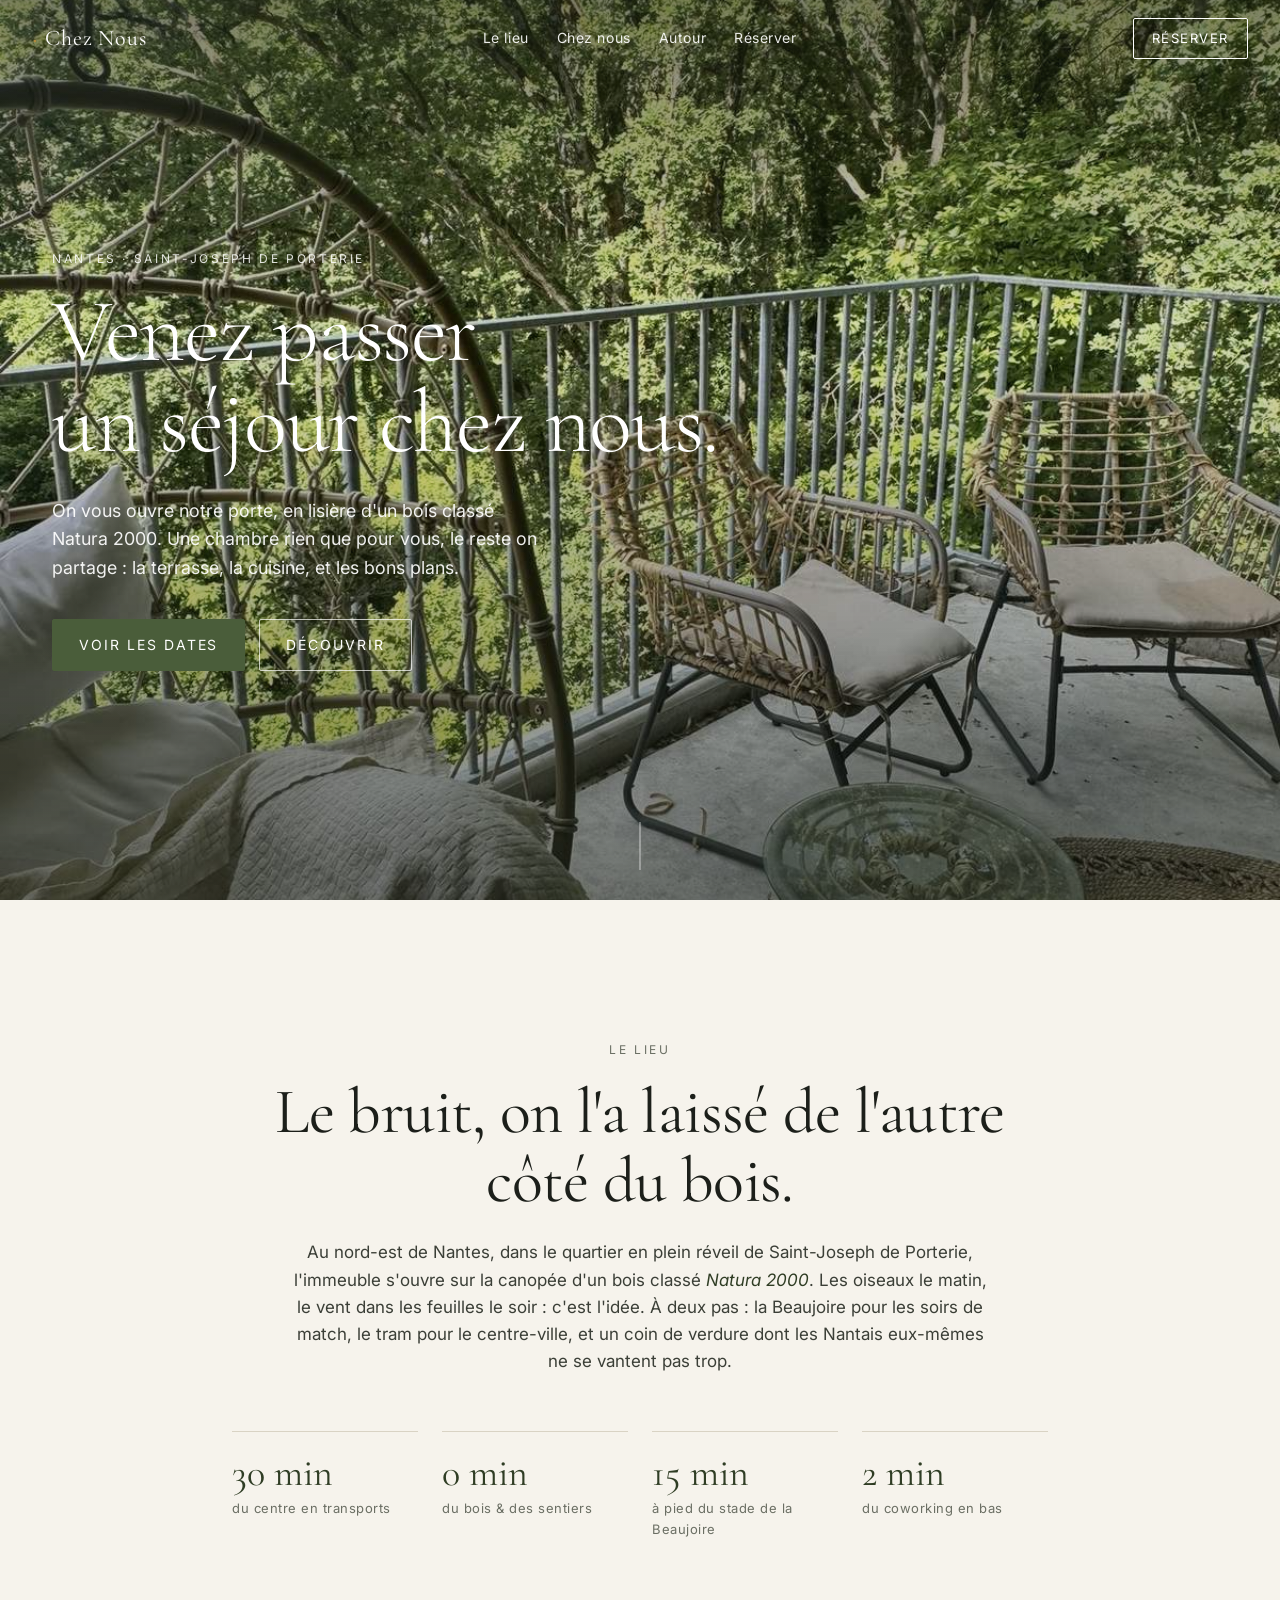
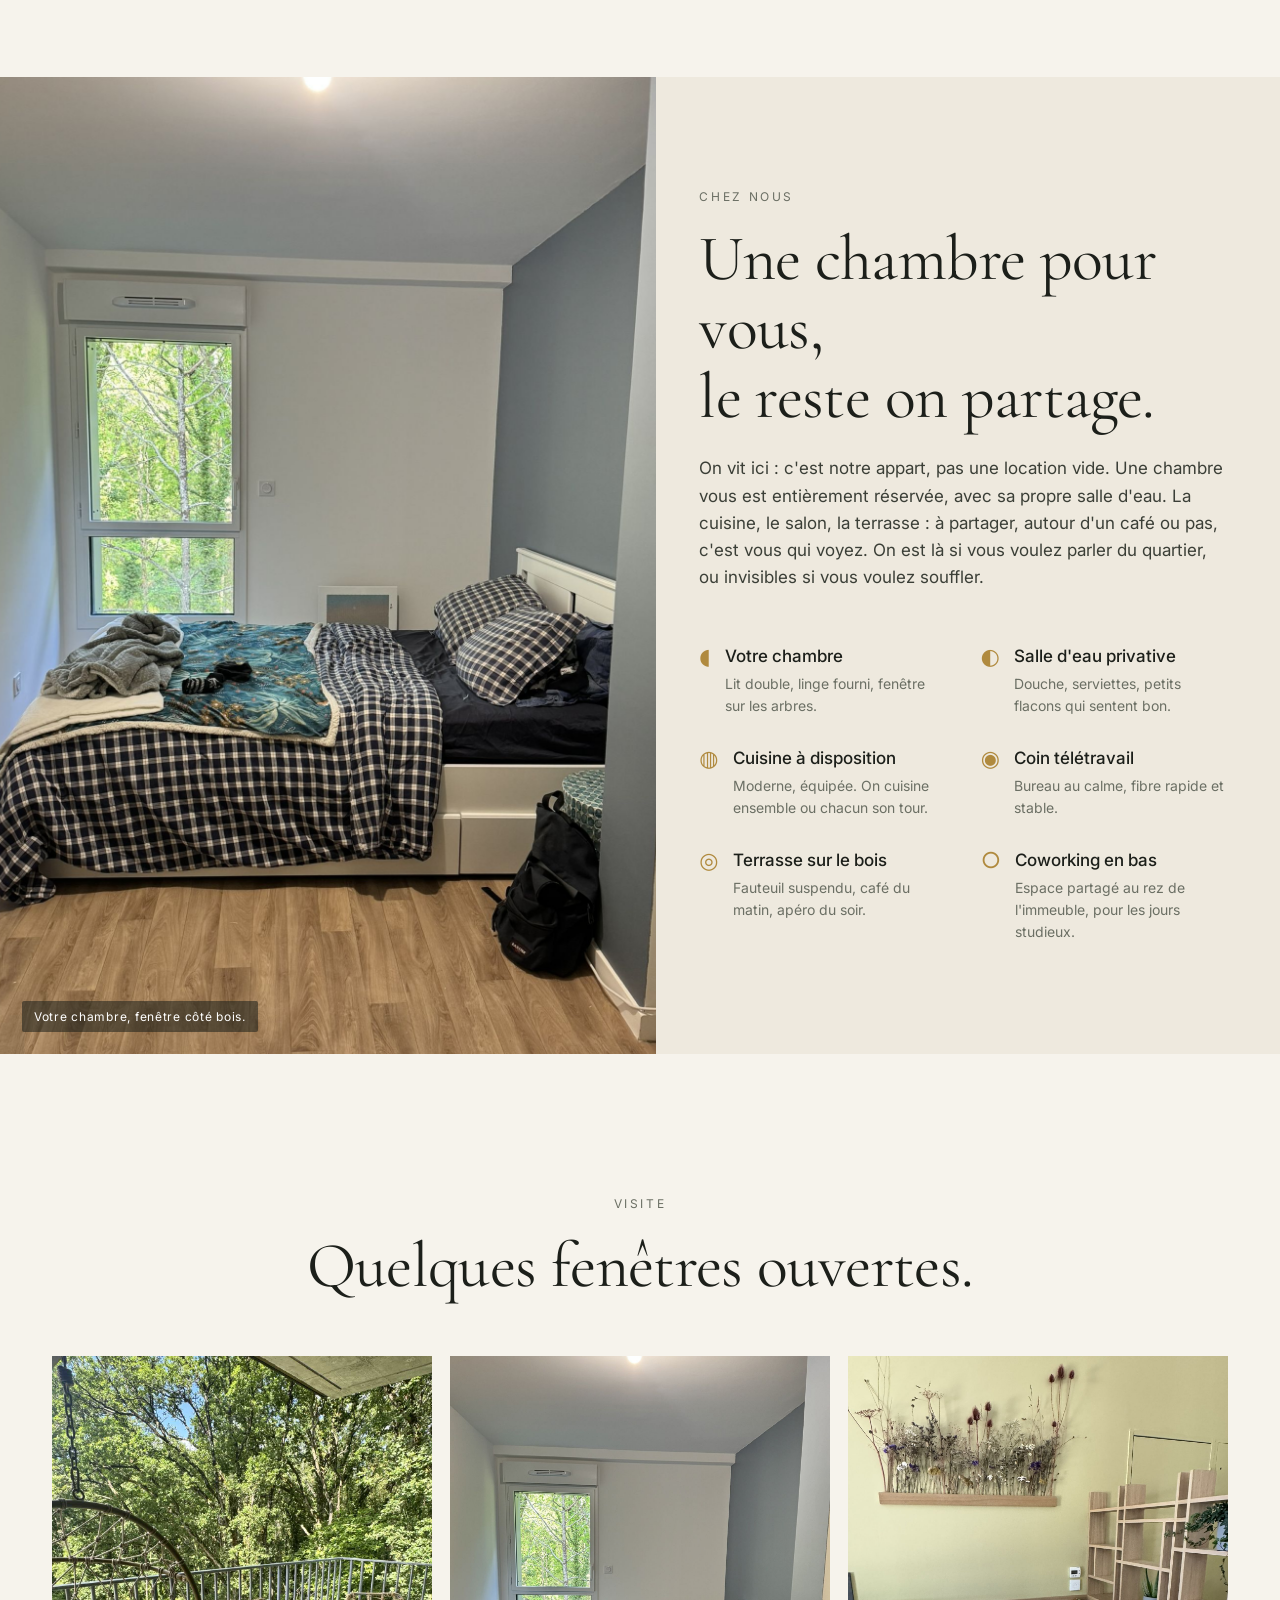
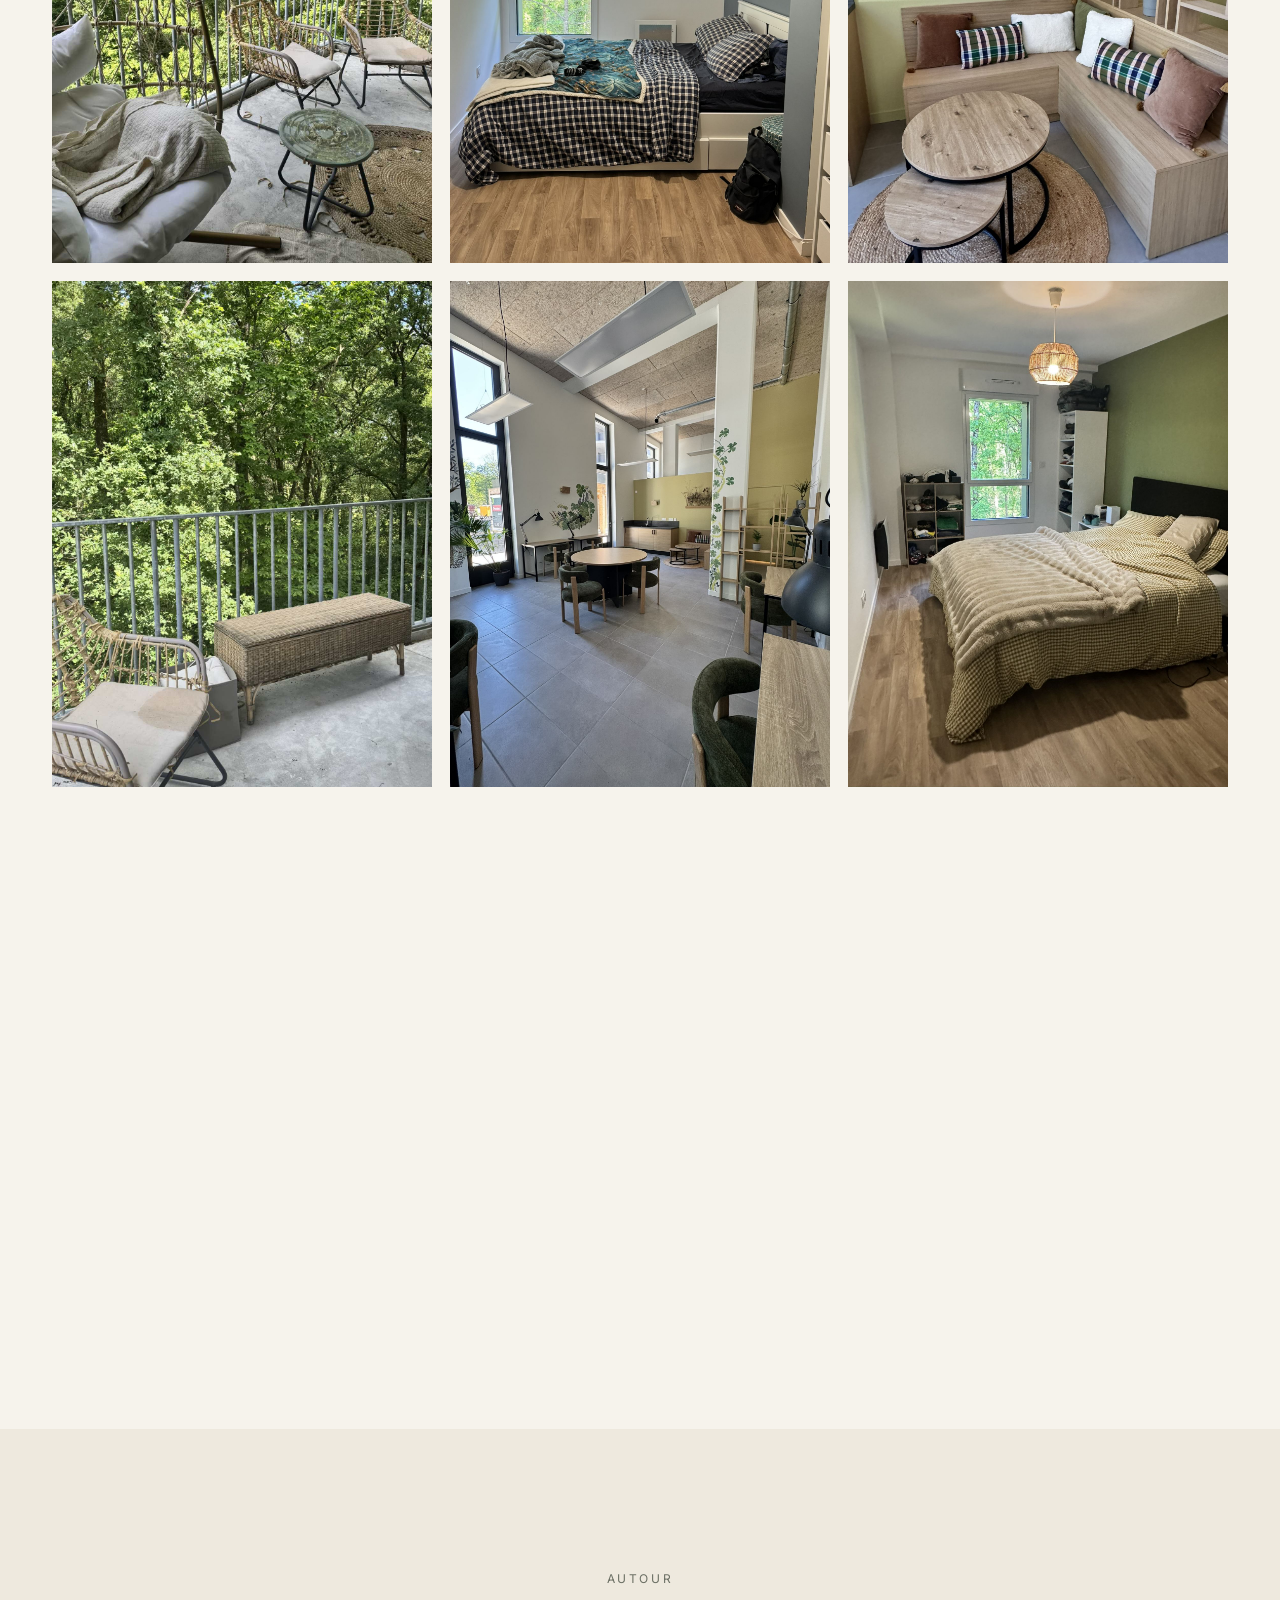
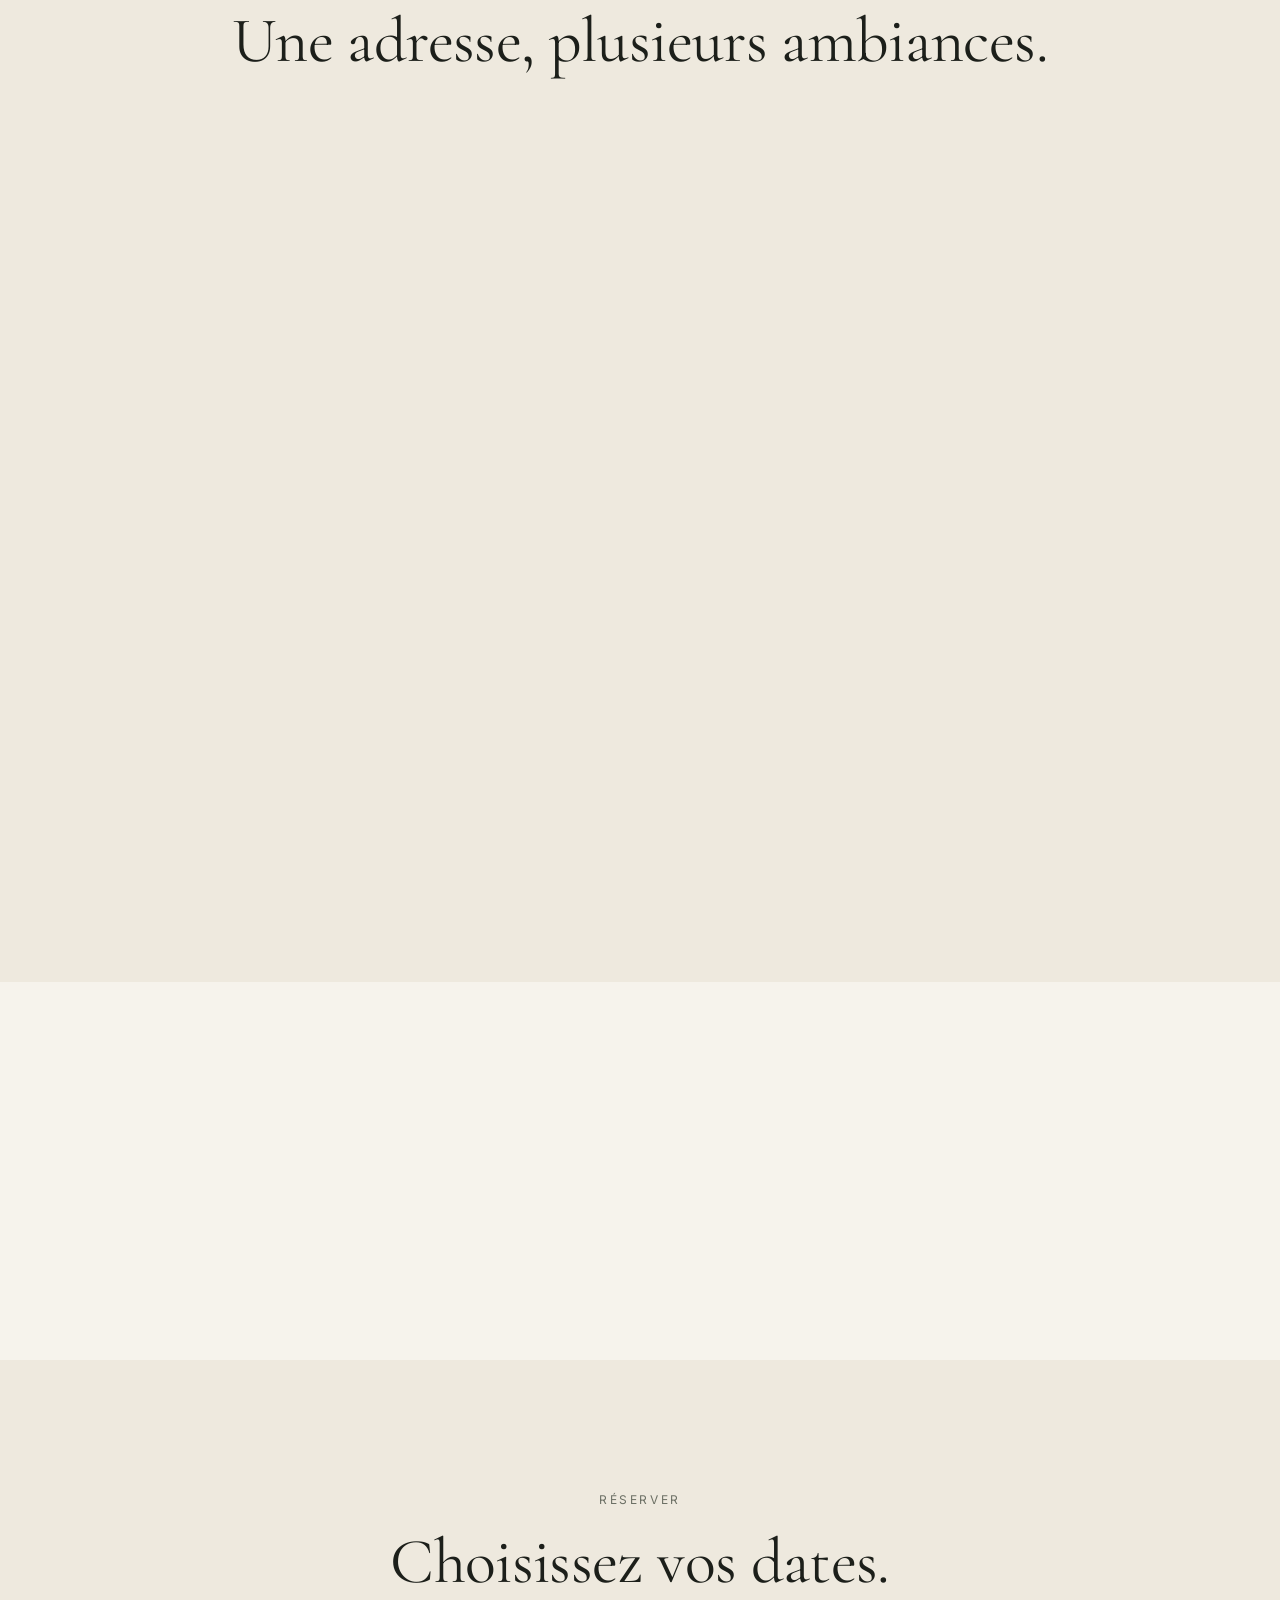
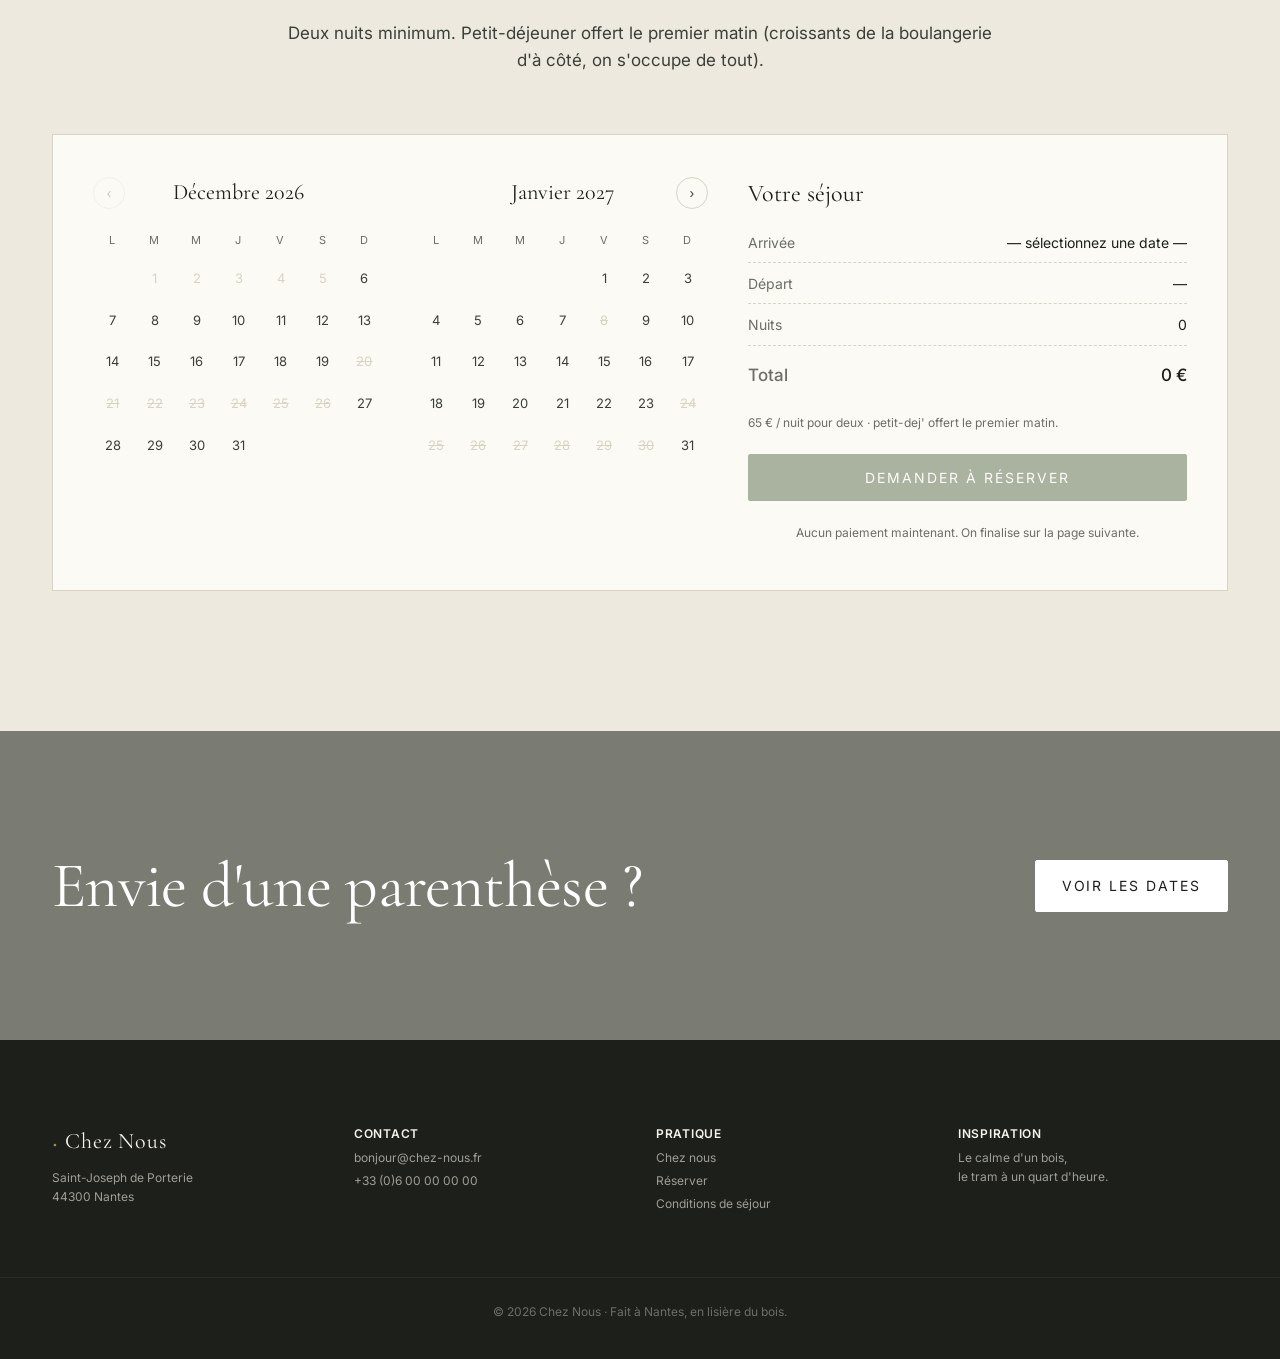
==== index.html @ 1d045d3a "Parcours de réservation 3 étapes, galerie réorganisée, section Autour corrigée" ====
<!doctype html>
<html lang="fr">
  <head>
    <meta charset="utf-8" />
    <meta name="viewport" content="width=device-width, initial-scale=1" />
    <title>Chez Nous · Une parenthèse verte aux portes de Nantes</title>
    <meta
      name="description"
      content="Séjour chez l'habitant au nord-est de Nantes, en lisière d'un bois Natura 2000. Une chambre rien que pour vous, salle d'eau privative, grande terrasse partagée avec vue sur les arbres, cuisine moderne et coworking au pied de l'immeuble."
    />
    <link
      href="https://fonts.googleapis.com/css2?family=Cormorant+Garamond:wght@300;400;500;600&family=Inter:wght@300;400;500;600&display=swap"
      rel="stylesheet"
    />
    <link rel="stylesheet" href="styles.css" />
  </head>
  <body>
    <header class="nav" id="nav">
      <a class="brand" href="#top">
        <span class="brand-mark">·</span>
        <span class="brand-name">Chez&nbsp;Nous</span>
      </a>
      <nav class="nav-links">
        <a href="#lieu">Le lieu</a>
        <a href="#chez-nous">Chez nous</a>
        <a href="#autour">Autour</a>
        <a href="#reserver">Réserver</a>
      </nav>
      <a class="nav-cta" href="#reserver">Réserver</a>
    </header>

    <main id="top">
      <section class="hero">
        <img
          class="hero-img"
          src="images/terrasse.jpg"
          alt="Terrasse avec fauteuil suspendu, vue sur le bois"
          onerror="this.onerror=null;this.src='https://images.unsplash.com/photo-1518553552025-49b3ad221c91?auto=format&fit=crop&w=2400&q=80';"
        />
        <div class="hero-overlay"></div>
        <div class="hero-content">
          <p class="eyebrow">Nantes · Saint-Joseph de Porterie</p>
          <h1>
            Venez passer<br />
            un séjour chez&nbsp;nous.
          </h1>
          <p class="lede">
            On vous ouvre notre porte, en lisière d'un bois classé
            Natura&nbsp;2000. Une chambre rien que pour vous, le reste
            on partage&nbsp;: la terrasse, la cuisine, et les bons plans.
          </p>
          <div class="hero-cta">
            <a href="#reserver" class="btn btn-primary">Voir les dates</a>
            <a href="#chez-nous" class="btn btn-ghost">Découvrir</a>
          </div>
        </div>
        <div class="hero-scroll" aria-hidden="true">
          <span></span>
        </div>
      </section>

      <section class="intro" id="lieu">
        <div class="container narrow">
          <p class="eyebrow center">Le lieu</p>
          <h2 class="display center">
            Le bruit, on l'a laissé&nbsp;de l'autre côté du bois.
          </h2>
          <p class="prose">
            Au nord-est de Nantes, dans le quartier en plein réveil de
            Saint-Joseph de Porterie, l'immeuble s'ouvre sur la canopée
            d'un bois classé&nbsp;<em>Natura&nbsp;2000</em>. Les oiseaux
            le matin, le vent dans les feuilles le soir&nbsp;: c'est
            l'idée. À deux pas&nbsp;: la Beaujoire pour les soirs de
            match, le tram pour le centre-ville, et un coin de verdure
            dont les Nantais eux-mêmes ne se vantent pas&nbsp;trop.
          </p>
          <ul class="badges">
            <li>
              <strong>30 min</strong>
              <span>du centre en transports</span>
            </li>
            <li>
              <strong>0 min</strong>
              <span>du bois &amp; des sentiers</span>
            </li>
            <li>
              <strong>15 min</strong>
              <span>à pied du stade de la Beaujoire</span>
            </li>
            <li>
              <strong>2 min</strong>
              <span>du coworking en bas</span>
            </li>
          </ul>
        </div>
      </section>

      <section class="split" id="chez-nous">
        <div class="split-media">
          <figure>
            <img
              src="images/chambre.jpg"
              alt="La chambre d'amis, vue sur les arbres"
              loading="lazy"
              onerror="this.onerror=null;this.src='https://images.unsplash.com/photo-1505691938895-1758d7feb511?auto=format&fit=crop&w=1400&q=70';"
            />
            <figcaption>Votre chambre, fenêtre côté bois.</figcaption>
          </figure>
        </div>
        <div class="split-text">
          <p class="eyebrow">Chez nous</p>
          <h2 class="display">
            Une chambre pour vous,<br />le reste on partage.
          </h2>
          <p class="prose">
            On vit ici&nbsp;: c'est notre appart, pas une location vide.
            Une chambre vous est entièrement réservée, avec sa propre
            salle d'eau. La cuisine, le salon, la terrasse&nbsp;: à
            partager, autour d'un café ou pas, c'est vous qui voyez.
            On est là si vous voulez parler du quartier, ou&nbsp;invisibles
            si vous voulez souffler.
          </p>
          <ul class="features">
            <li>
              <span class="feature-icon" aria-hidden="true">◖</span>
              <div>
                <strong>Votre chambre</strong>
                <p>Lit double, linge fourni, fenêtre sur les arbres.</p>
              </div>
            </li>
            <li>
              <span class="feature-icon" aria-hidden="true">◐</span>
              <div>
                <strong>Salle d'eau privative</strong>
                <p>Douche, serviettes, petits flacons qui sentent bon.</p>
              </div>
            </li>
            <li>
              <span class="feature-icon" aria-hidden="true">◍</span>
              <div>
                <strong>Cuisine à disposition</strong>
                <p>Moderne, équipée. On cuisine ensemble ou chacun son tour.</p>
              </div>
            </li>
            <li>
              <span class="feature-icon" aria-hidden="true">◉</span>
              <div>
                <strong>Coin télétravail</strong>
                <p>Bureau au calme, fibre rapide et stable.</p>
              </div>
            </li>
            <li>
              <span class="feature-icon" aria-hidden="true">◎</span>
              <div>
                <strong>Terrasse sur le bois</strong>
                <p>Fauteuil suspendu, café du matin, apéro du soir.</p>
              </div>
            </li>
            <li>
              <span class="feature-icon" aria-hidden="true">○</span>
              <div>
                <strong>Coworking en bas</strong>
                <p>Espace partagé au rez de l'immeuble, pour les jours studieux.</p>
              </div>
            </li>
          </ul>
        </div>
      </section>

      <section class="gallery">
        <div class="container">
          <p class="eyebrow center">Visite</p>
          <h2 class="display center">Quelques fenêtres ouvertes.</h2>
        </div>
        <div class="gallery-grid">
          <figure>
            <img
              src="images/terrasse.jpg"
              alt="Terrasse avec fauteuil suspendu et vue sur le bois"
              loading="lazy"
              onerror="this.onerror=null;this.src='https://images.unsplash.com/photo-1505228395891-9a51e7e86bf6?auto=format&fit=crop&w=1400&q=70';"
            />
          </figure>
          <figure>
            <img
              src="images/chambre.jpg"
              alt="La chambre d'amis"
              loading="lazy"
              onerror="this.onerror=null;this.src='https://images.unsplash.com/photo-1505691938895-1758d7feb511?auto=format&fit=crop&w=1200&q=70';"
            />
          </figure>
          <figure>
            <img
              src="images/coworking.jpg"
              alt="Coworking, coin salon mur jaune"
              loading="lazy"
              onerror="this.onerror=null;this.src='https://images.unsplash.com/photo-1505577058444-a3dab90d4253?auto=format&fit=crop&w=1200&q=70';"
            />
          </figure>
          <figure>
            <img
              src="images/bois.jpg"
              alt="Le bois Natura 2000 depuis la terrasse"
              loading="lazy"
              onerror="this.onerror=null;this.src='https://images.unsplash.com/photo-1502082553048-f009c37129b9?auto=format&fit=crop&w=1400&q=70';"
            />
          </figure>
          <figure>
            <img
              src="images/coworking-2.jpg"
              alt="Coworking, vue d'ensemble avec table ronde et plantes"
              loading="lazy"
              onerror="this.onerror=null;this.src='https://images.unsplash.com/photo-1505577058444-a3dab90d4253?auto=format&fit=crop&w=1200&q=70';"
            />
          </figure>
          <figure>
            <img
              src="images/chambre-nous.jpg"
              alt="Chambre mur vert, ambiance cocon"
              loading="lazy"
              onerror="this.onerror=null;this.src='https://images.unsplash.com/photo-1505691938895-1758d7feb511?auto=format&fit=crop&w=1200&q=70';"
            />
          </figure>
          <figure class="feature">
            <img
              src="images/cuisine.jpg"
              alt="Cuisine moderne en bois et blanc"
              loading="lazy"
              onerror="this.onerror=null;this.src='https://images.unsplash.com/photo-1556909114-f6e7ad7d3136?auto=format&fit=crop&w=1400&q=70';"
            />
          </figure>
        </div>
      </section>

      <section class="autour" id="autour">
        <div class="container narrow">
          <p class="eyebrow center">Autour</p>
          <h2 class="display center">
            Une adresse, plusieurs ambiances.
          </h2>
          <div class="around-grid">
            <article>
              <h3>Le bois, à zéro minute</h3>
              <p>
                Sortez de l'immeuble, traversez la rue, vous y êtes.
                Le bois est classé Natura 2000&nbsp;: pic épeiche, écureuils,
                chemins en sous-bois. Une heure le matin remet une
                semaine à l'endroit.
              </p>
            </article>
            <article>
              <h3>Le centre-ville, accessible</h3>
              <p>
                En transports en commun, le centre est à portée. La cité
                des Ducs vous ouvre toutes ses activités&nbsp;: musées,
                cafés, l'île de Nantes, le Lieu Unique, le Bouffay.
              </p>
            </article>
            <article>
              <h3>La Beaujoire, pour vibrer</h3>
              <p>
                Pour vibrer au rythme de la Beaujoire et de la
                <s>Ligue&nbsp;1</s> Ligue&nbsp;2 (Waldemar&nbsp;Kita).
                Stade, soirs de match, l'ambiance d'un samedi qui sent
                la pelouse.
              </p>
            </article>
            <article>
              <h3>Saint-Joseph, à pied</h3>
              <p>
                Le petit bourg de Saint-Joseph de Porterie et toutes ses
                commodités sont accessibles à pied en moins de 8&nbsp;minutes&nbsp;:
                petits restos, marché du samedi matin, boulangerie,
                supermarché.
              </p>
            </article>
            <article>
              <h3>Le télétravail, sans culpabilité</h3>
              <p>
                Un bureau au calme dans l'appart, et un coworking au
                rez-de-chaussée pour les jours où il faut vraiment se
                concentrer (ou voir du monde).
              </p>
            </article>
          </div>
        </div>
      </section>

      <section class="quote">
        <blockquote>
          <p>
            «&nbsp;On voulait l'air de la campagne sans louer une voiture.
            Et des hôtes sympas. On a trouvé.&nbsp;»
          </p>
          <footer>— Camille &amp; Jules, mars dernier</footer>
        </blockquote>
      </section>

      <section class="booking" id="reserver">
        <div class="container">
          <p class="eyebrow center">Réserver</p>
          <h2 class="display center">Choisissez vos dates.</h2>
          <p class="prose center">
            Deux nuits minimum. Petit-déjeuner offert le premier matin
            (croissants de la boulangerie d'à côté, on s'occupe&nbsp;de tout).
          </p>

          <div class="booking-shell">
            <div class="calendar" id="calendar" aria-label="Calendrier de disponibilité"></div>
            <aside class="booking-summary" id="summary">
              <h3>Votre séjour</h3>
              <dl>
                <div>
                  <dt>Arrivée</dt>
                  <dd id="sum-in">— sélectionnez une date —</dd>
                </div>
                <div>
                  <dt>Départ</dt>
                  <dd id="sum-out">—</dd>
                </div>
                <div>
                  <dt>Nuits</dt>
                  <dd id="sum-nights">0</dd>
                </div>
                <div class="row-total">
                  <dt>Total</dt>
                  <dd id="sum-total">0&nbsp;€</dd>
                </div>
              </dl>
              <p class="tiny">
                65&nbsp;€ / nuit pour deux · petit-dej' offert le premier matin.
              </p>

              <form class="booking-form" id="booking-form" novalidate>
                <button type="submit" class="btn btn-primary btn-block" disabled id="submit-btn">
                  Continuer la réservation
                </button>
                <p class="tiny center">
                  Aucun paiement maintenant. On finalise sur la page suivante.
                </p>
              </form>
            </aside>
          </div>
        </div>
      </section>

      <section class="cta-band">
        <div class="container">
          <h2 class="display">Envie d'une parenthèse&nbsp;?</h2>
          <a href="#reserver" class="btn btn-light">Voir les dates</a>
        </div>
      </section>
    </main>

    <footer class="footer">
      <div class="container footer-grid">
        <div>
          <p class="brand">
            <span class="brand-mark">·</span>
            <span class="brand-name">Chez&nbsp;Nous</span>
          </p>
          <p class="tiny">
            Saint-Joseph de Porterie<br />
            44300 Nantes
          </p>
        </div>
        <div>
          <p class="tiny strong">Contact</p>
          <p class="tiny">bonjour@chez-nous.fr</p>
          <p class="tiny">+33 (0)6 00 00 00 00</p>
        </div>
        <div>
          <p class="tiny strong">Pratique</p>
          <p class="tiny"><a href="#chez-nous">Chez nous</a></p>
          <p class="tiny"><a href="#reserver">Réserver</a></p>
          <p class="tiny"><a href="#">Conditions de séjour</a></p>
        </div>
        <div>
          <p class="tiny strong">Inspiration</p>
          <p class="tiny">
            Le calme d'un bois,<br />
            le tram à un quart d'heure.
          </p>
        </div>
      </div>
      <p class="footer-bottom tiny">
        © 2026 Chez Nous · Fait à Nantes, en lisière du bois.
      </p>
    </footer>

    <script src="script.js"></script>
  </body>
</html>
---- styles.css ----
:root {
  --bg: #f6f3ec;
  --bg-2: #eee9de;
  --ink: #1c1f1a;
  --ink-2: #3b3f37;
  --muted: #6b6f64;
  --line: #d9d3c4;
  --accent: #4a5d3a;
  --accent-2: #2f3d24;
  --gold: #b08a3e;
  --white: #fbfaf5;
  --radius: 2px;
  --maxw: 1240px;
  --ease: cubic-bezier(.2,.7,.2,1);
}

* { box-sizing: border-box; }

html { scroll-behavior: smooth; }

body {
  margin: 0;
  font-family: "Inter", system-ui, -apple-system, Segoe UI, Roboto, sans-serif;
  background: var(--bg);
  color: var(--ink);
  font-size: 17px;
  line-height: 1.6;
  -webkit-font-smoothing: antialiased;
  text-rendering: optimizeLegibility;
}

img { display: block; max-width: 100%; height: auto; }

a { color: inherit; text-decoration: none; }
a:hover { color: var(--accent-2); }

.container {
  width: 100%;
  max-width: var(--maxw);
  margin: 0 auto;
  padding: 0 32px;
}
.container.narrow { max-width: 880px; }

.eyebrow {
  font-size: 12px;
  letter-spacing: 0.22em;
  text-transform: uppercase;
  color: var(--muted);
  margin: 0 0 18px;
}
.eyebrow.center { text-align: center; }

.display {
  font-family: "Cormorant Garamond", "Times New Roman", serif;
  font-weight: 400;
  font-size: clamp(34px, 5vw, 64px);
  line-height: 1.08;
  letter-spacing: -0.01em;
  margin: 0 0 24px;
  color: var(--ink);
}
.display.center { text-align: center; }
em { font-style: italic; color: var(--accent-2); }

.prose {
  font-size: 17px;
  color: var(--ink-2);
  max-width: 64ch;
  margin: 0 auto 16px;
}
.prose.center { text-align: center; }

/* ---------- Nav ---------- */
.nav {
  position: fixed;
  top: 0; left: 0; right: 0;
  z-index: 50;
  display: flex;
  align-items: center;
  justify-content: space-between;
  padding: 18px 32px;
  background: transparent;
  transition: background .35s var(--ease), border-color .35s var(--ease), color .35s var(--ease);
  color: #fff;
  border-bottom: 1px solid transparent;
}
.nav.scrolled {
  background: rgba(246,243,236,0.92);
  backdrop-filter: saturate(140%) blur(10px);
  -webkit-backdrop-filter: saturate(140%) blur(10px);
  color: var(--ink);
  border-bottom: 1px solid var(--line);
}
.brand {
  font-family: "Cormorant Garamond", serif;
  font-size: 22px;
  letter-spacing: 0.04em;
  display: inline-flex;
  align-items: center;
  gap: 6px;
}
.brand-mark { color: var(--gold); font-size: 30px; line-height: 0; }
.nav-links {
  display: flex;
  gap: 28px;
  font-size: 14px;
  letter-spacing: 0.04em;
}
.nav-links a { opacity: 0.9; }
.nav-links a:hover { opacity: 1; }
.nav-cta {
  border: 1px solid currentColor;
  padding: 9px 18px;
  border-radius: var(--radius);
  font-size: 13px;
  letter-spacing: 0.12em;
  text-transform: uppercase;
}
.nav-cta:hover { background: currentColor; color: var(--bg); }

@media (max-width: 760px) {
  .nav-links { display: none; }
}

/* ---------- Hero ---------- */
.hero {
  position: relative;
  min-height: 100vh;
  display: flex;
  align-items: center;
  color: #fff;
  overflow: hidden;
}
.hero-img {
  position: absolute; inset: 0;
  width: 100%; height: 100%;
  object-fit: cover;
  object-position: center;
  transform: scale(1.06);
  animation: heroZoom 16s var(--ease) forwards;
  filter: saturate(0.95);
}
@keyframes heroZoom {
  to { transform: scale(1); }
}
.hero-overlay {
  position: absolute; inset: 0;
  background:
    linear-gradient(180deg, rgba(20,25,15,0.55) 0%, rgba(20,25,15,0.15) 35%, rgba(20,25,15,0.55) 100%);
}
.hero-content {
  position: relative;
  z-index: 2;
  padding: 140px 32px 120px;
  max-width: var(--maxw);
  margin: 0 auto;
  width: 100%;
}
.hero .eyebrow { color: rgba(255,255,255,0.85); }
.hero h1 {
  font-family: "Cormorant Garamond", serif;
  font-weight: 300;
  font-size: clamp(44px, 7vw, 96px);
  line-height: 1.02;
  letter-spacing: -0.015em;
  margin: 0 0 28px;
  max-width: 16ch;
}
.lede {
  font-size: clamp(17px, 1.4vw, 21px);
  max-width: 48ch;
  color: rgba(255,255,255,0.92);
  margin: 0 0 36px;
}
.hero-cta { display: flex; gap: 14px; flex-wrap: wrap; }
.hero-scroll {
  position: absolute;
  bottom: 30px; left: 50%;
  transform: translateX(-50%);
  z-index: 2;
}
.hero-scroll span {
  display: block;
  width: 1px;
  height: 48px;
  background: rgba(255,255,255,0.65);
  animation: scrollPulse 2.2s infinite;
  transform-origin: top;
}
@keyframes scrollPulse {
  0%,100% { transform: scaleY(0.3); opacity: .4; }
  50% { transform: scaleY(1); opacity: 1; }
}

/* ---------- Buttons ---------- */
.btn {
  display: inline-block;
  padding: 14px 26px;
  border-radius: var(--radius);
  font-size: 14px;
  letter-spacing: 0.14em;
  text-transform: uppercase;
  transition: transform .2s var(--ease), background .2s var(--ease), color .2s var(--ease), border-color .2s var(--ease);
  cursor: pointer;
  border: 1px solid transparent;
  font-family: inherit;
}
.btn-primary {
  background: var(--accent);
  color: #fff;
  border-color: var(--accent);
}
.btn-primary:hover { background: var(--accent-2); color: #fff; border-color: var(--accent-2); }
.btn-primary[disabled] { opacity: 0.45; cursor: not-allowed; }
.btn-ghost {
  background: transparent;
  border-color: rgba(255,255,255,0.7);
  color: #fff;
}
.btn-ghost:hover { background: rgba(255,255,255,0.12); }
.btn-light {
  background: #fff;
  color: var(--ink);
  border-color: #fff;
}
.btn-light:hover { background: var(--bg); color: var(--ink); }
.btn-block { width: 100%; }

/* ---------- Intro ---------- */
.intro {
  padding: 140px 0 120px;
  text-align: center;
}
.badges {
  margin-top: 56px;
  display: grid;
  grid-template-columns: repeat(4, 1fr);
  gap: 24px;
  list-style: none;
  padding: 0;
}
.badges li {
  border-top: 1px solid var(--line);
  padding-top: 22px;
  text-align: left;
}
.badges strong {
  display: block;
  font-family: "Cormorant Garamond", serif;
  font-size: 38px;
  font-weight: 400;
  line-height: 1;
  color: var(--accent-2);
}
.badges span {
  display: block;
  margin-top: 6px;
  font-size: 13px;
  color: var(--muted);
  letter-spacing: 0.04em;
}
@media (max-width: 760px) {
  .badges { grid-template-columns: repeat(2, 1fr); }
}

/* ---------- Split ---------- */
.split {
  display: grid;
  grid-template-columns: 1.05fr 1fr;
  gap: 0;
  align-items: stretch;
  background: var(--bg-2);
}
.split-media {
  position: relative;
  min-height: 600px;
  overflow: hidden;
}
.split-media figure { margin: 0; height: 100%; }
.split-media img {
  width: 100%; height: 100%;
  object-fit: cover;
}
.split-media figcaption {
  position: absolute;
  bottom: 22px; left: 22px;
  font-size: 12px;
  color: #fff;
  background: rgba(28,31,26,0.55);
  padding: 6px 12px;
  border-radius: var(--radius);
  letter-spacing: 0.06em;
}
.split-text {
  padding: 110px 8% 110px 7%;
  display: flex;
  flex-direction: column;
  justify-content: center;
}
.features {
  list-style: none;
  padding: 0;
  margin: 36px 0 0;
  display: grid;
  grid-template-columns: 1fr 1fr;
  gap: 28px 32px;
}
.features li { display: flex; gap: 14px; }
.feature-icon {
  font-size: 22px;
  color: var(--gold);
  line-height: 1;
  margin-top: 2px;
}
.features strong { display: block; font-weight: 500; margin-bottom: 2px; }
.features p { margin: 0; font-size: 14px; color: var(--muted); }

@media (max-width: 900px) {
  .split { grid-template-columns: 1fr; }
  .split-media { min-height: 360px; }
  .split-text { padding: 70px 28px; }
  .features { grid-template-columns: 1fr; }
}

/* ---------- Gallery ---------- */
.gallery { padding: 140px 0 120px; }
.gallery .container { margin-bottom: 56px; }
.gallery-grid {
  max-width: var(--maxw);
  margin: 0 auto;
  padding: 0 32px;
  display: grid;
  grid-template-columns: repeat(3, 1fr);
  gap: 18px;
}
.gallery figure {
  margin: 0;
  overflow: hidden;
  aspect-ratio: 3 / 4;
}
.gallery figure.feature {
  grid-column: span 3;
  aspect-ratio: 21 / 9;
}
.gallery img {
  width: 100%; height: 100%;
  object-fit: cover;
  transition: transform .8s var(--ease);
}
.gallery figure:hover img { transform: scale(1.04); }

@media (max-width: 900px) {
  .gallery-grid { grid-template-columns: repeat(2, 1fr); }
  .gallery figure.feature { grid-column: span 2; aspect-ratio: 16 / 10; }
}

/* ---------- Autour ---------- */
.autour {
  background: var(--bg-2);
  padding: 140px 0 130px;
}
.around-grid {
  margin-top: 60px;
  display: grid;
  grid-template-columns: 1fr 1fr;
  gap: 56px 64px;
}
.around-grid article {
  border-top: 1px solid var(--line);
  padding-top: 22px;
}
.around-grid h3 {
  font-family: "Cormorant Garamond", serif;
  font-weight: 400;
  font-size: 26px;
  margin: 0 0 10px;
  color: var(--accent-2);
}
.around-grid p { margin: 0; color: var(--ink-2); }

@media (max-width: 760px) {
  .around-grid { grid-template-columns: 1fr; gap: 36px; }
}

/* ---------- Quote ---------- */
.quote {
  text-align: center;
  padding: 120px 32px;
}
.quote blockquote {
  margin: 0 auto;
  max-width: 760px;
}
.quote p {
  font-family: "Cormorant Garamond", serif;
  font-size: clamp(26px, 3vw, 38px);
  font-style: italic;
  line-height: 1.3;
  color: var(--ink);
  margin: 0 0 18px;
}
.quote footer {
  font-size: 13px;
  letter-spacing: 0.12em;
  text-transform: uppercase;
  color: var(--muted);
}

/* ---------- Booking ---------- */
.booking {
  padding: 130px 0 140px;
  background: var(--bg-2);
}
.booking .prose.center { margin-bottom: 60px; }
.booking-shell {
  display: grid;
  grid-template-columns: 1.4fr 1fr;
  gap: 40px;
  background: var(--white);
  border: 1px solid var(--line);
  padding: 40px;
}
@media (max-width: 900px) {
  .booking-shell { grid-template-columns: 1fr; padding: 24px; }
}
.calendar {
  display: grid;
  grid-template-columns: 1fr 1fr;
  gap: 32px;
}
@media (max-width: 700px) {
  .calendar { grid-template-columns: 1fr; }
}
.cal-month { }
.cal-head {
  display: flex; align-items: center; justify-content: space-between;
  margin-bottom: 16px;
}
.cal-title {
  font-family: "Cormorant Garamond", serif;
  font-size: 22px;
  text-transform: capitalize;
}
.cal-nav {
  background: none;
  border: 1px solid var(--line);
  width: 32px; height: 32px;
  border-radius: 50%;
  cursor: pointer;
  font-size: 14px;
  color: var(--ink-2);
  display: inline-flex; align-items: center; justify-content: center;
  transition: background .15s var(--ease);
}
.cal-nav:hover { background: var(--bg); }
.cal-nav[disabled] { opacity: 0.25; cursor: not-allowed; }
.cal-grid {
  display: grid;
  grid-template-columns: repeat(7, 1fr);
  gap: 2px;
  font-size: 13px;
}
.cal-dow {
  text-align: center;
  font-size: 11px;
  letter-spacing: 0.1em;
  text-transform: uppercase;
  color: var(--muted);
  padding: 6px 0;
}
.cal-day {
  aspect-ratio: 1;
  display: flex; align-items: center; justify-content: center;
  border: 1px solid transparent;
  cursor: pointer;
  background: transparent;
  color: var(--ink-2);
  font: inherit;
  font-size: 13px;
  border-radius: 2px;
  transition: background .12s var(--ease), color .12s var(--ease);
}
.cal-day.empty { cursor: default; }
.cal-day.past { color: var(--line); cursor: not-allowed; }
.cal-day.unavailable {
  color: var(--line);
  cursor: not-allowed;
  text-decoration: line-through;
}
.cal-day.available:hover { background: var(--bg-2); }
.cal-day.selected {
  background: var(--accent);
  color: #fff;
  border-color: var(--accent);
}
.cal-day.in-range {
  background: var(--bg-2);
  color: var(--ink);
}
.cal-day.range-start, .cal-day.range-end {
  background: var(--accent);
  color: #fff;
}

.booking-summary h3 {
  font-family: "Cormorant Garamond", serif;
  font-weight: 400;
  font-size: 24px;
  margin: 0 0 18px;
}
.booking-summary dl {
  margin: 0 0 16px;
  display: grid;
  gap: 10px;
}
.booking-summary dl > div {
  display: flex; justify-content: space-between;
  border-bottom: 1px dashed var(--line);
  padding-bottom: 8px;
  font-size: 14px;
}
.booking-summary .row-total {
  border-bottom: none;
  padding-top: 6px;
  font-size: 17px;
  font-weight: 500;
}
.booking-summary dt { color: var(--muted); }
.booking-summary dd { margin: 0; color: var(--ink); }
.tiny { font-size: 12px; color: var(--muted); margin: 8px 0; }
.tiny.center { text-align: center; }
.tiny.strong { font-weight: 600; color: var(--ink); letter-spacing: 0.06em; text-transform: uppercase; }

.booking-form {
  margin-top: 22px;
  display: grid;
  gap: 14px;
}
.booking-form label {
  display: block;
  font-size: 12px;
  letter-spacing: 0.08em;
  text-transform: uppercase;
  color: var(--muted);
}
.booking-form input,
.booking-form textarea {
  margin-top: 6px;
  width: 100%;
  padding: 12px 14px;
  border: 1px solid var(--line);
  background: var(--bg);
  font: inherit;
  font-size: 15px;
  border-radius: var(--radius);
  color: var(--ink);
  transition: border-color .15s var(--ease), background .15s var(--ease);
}
.booking-form input:focus,
.booking-form textarea:focus {
  outline: none;
  border-color: var(--accent);
  background: #fff;
}
.success {
  margin-top: 18px;
  padding: 14px 16px;
  background: #e7ede0;
  color: var(--accent-2);
  border-left: 2px solid var(--accent);
  font-size: 14px;
}

/* ---------- CTA band ---------- */
.cta-band {
  background:
    linear-gradient(rgba(20,25,15,0.55), rgba(20,25,15,0.55)),
    url("https://images.unsplash.com/photo-1518173946687-a4c8892bbd9f?auto=format&fit=crop&w=2000&q=70") center/cover;
  color: #fff;
  padding: 120px 0;
}
.cta-band .container {
  display: flex;
  align-items: center;
  justify-content: space-between;
  gap: 32px;
  flex-wrap: wrap;
}
.cta-band .display { margin: 0; color: #fff; }

/* ---------- Footer ---------- */
.footer {
  background: var(--ink);
  color: #c9c7be;
  padding: 80px 0 30px;
}
.footer .brand { color: #f6f3ec; }
.footer .brand-mark { color: var(--gold); }
.footer-grid {
  display: grid;
  grid-template-columns: repeat(4, 1fr);
  gap: 32px;
}
.footer-grid p { margin: 4px 0; }
.footer-grid .tiny { color: #a09e95; }
.footer-grid .tiny.strong { color: #f6f3ec; }
.footer-grid a:hover { color: #fff; }
.footer-bottom {
  text-align: center;
  border-top: 1px solid #2a2d27;
  margin-top: 60px;
  padding-top: 24px;
  color: #6f6e66;
}
@media (max-width: 760px) {
  .footer-grid { grid-template-columns: 1fr 1fr; gap: 28px; }
}

/* ---------- Reveal on scroll ---------- */
.reveal {
  opacity: 0;
  transform: translateY(20px);
  transition: opacity .9s var(--ease), transform .9s var(--ease);
}
.reveal.is-visible {
  opacity: 1;
  transform: none;
}

@media (prefers-reduced-motion: reduce) {
  *, *::before, *::after {
    animation-duration: 0.001s !important;
    transition-duration: 0.001s !important;
  }
}

/* ---------- Reservation page ---------- */
.reserver-page main.reserver-main {
  padding-top: 96px;
  padding-bottom: 80px;
  background: var(--bg);
  min-height: 100vh;
}

.steps {
  list-style: none;
  display: flex;
  justify-content: center;
  gap: 24px;
  padding: 0 32px;
  margin: 0 auto 48px;
  flex-wrap: wrap;
}
.steps .step {
  display: flex;
  align-items: center;
  gap: 10px;
  font-family: "Inter", sans-serif;
  font-size: 14px;
  color: var(--muted);
  letter-spacing: 0.04em;
}
.steps .step span {
  display: inline-flex;
  align-items: center;
  justify-content: center;
  width: 26px;
  height: 26px;
  border-radius: 50%;
  border: 1px solid var(--line);
  font-size: 13px;
  font-weight: 500;
  background: var(--white);
}
.steps .step.active { color: var(--ink); }
.steps .step.active span {
  background: var(--accent);
  color: var(--white);
  border-color: var(--accent);
}
.steps .step.done span {
  background: var(--accent-2);
  color: var(--white);
  border-color: var(--accent-2);
}

.step-panel { padding: 24px 0 40px; }
.step-panel h1.display { margin-top: 8px; }

.step-actions {
  display: flex;
  gap: 14px;
  justify-content: center;
  margin-top: 36px;
  flex-wrap: wrap;
}

/* Packs */
.packs-grid {
  display: grid;
  grid-template-columns: repeat(3, 1fr);
  gap: 22px;
  max-width: var(--maxw);
  margin: 36px auto 0;
  padding: 0 32px;
}
.pack-card {
  position: relative;
  display: block;
  background: var(--white);
  border: 1px solid var(--line);
  border-radius: var(--radius);
  padding: 28px 26px 26px;
  cursor: pointer;
  transition: border-color .2s var(--ease), transform .2s var(--ease), box-shadow .2s var(--ease);
}
.pack-card:hover {
  border-color: var(--accent);
  transform: translateY(-2px);
  box-shadow: 0 8px 24px rgba(28, 31, 26, 0.06);
}
.pack-card input[type=checkbox] {
  position: absolute;
  top: 20px;
  right: 20px;
  width: 20px;
  height: 20px;
  accent-color: var(--accent);
}
.pack-card.selected {
  border-color: var(--accent);
  background: var(--bg-2);
}
.pack-tag {
  display: inline-block;
  font-size: 11px;
  text-transform: uppercase;
  letter-spacing: 0.12em;
  color: var(--accent-2);
  background: var(--bg-2);
  padding: 4px 10px;
  border-radius: 2px;
  margin-bottom: 16px;
}
.pack-card.selected .pack-tag {
  background: var(--white);
}
.pack-card h3 {
  font-family: "Cormorant Garamond", serif;
  font-weight: 500;
  font-size: 26px;
  margin: 0 0 12px;
  line-height: 1.2;
}
.pack-card p {
  font-size: 15px;
  color: var(--ink-2);
  margin: 0 0 20px;
  line-height: 1.55;
}
.pack-price {
  font-family: "Cormorant Garamond", serif;
  font-size: 24px;
  font-weight: 500;
  color: var(--accent-2);
}
.pack-note {
  margin-top: 24px;
  color: var(--muted);
}

/* Recap */
.recap {
  background: var(--white);
  border: 1px solid var(--line);
  border-radius: var(--radius);
  padding: 28px 32px;
  margin: 36px auto 32px;
  max-width: 640px;
}
.recap-row {
  display: flex;
  justify-content: space-between;
  align-items: baseline;
  padding: 12px 0;
  border-bottom: 1px solid var(--line);
  font-size: 15px;
}
.recap-row:last-of-type { border-bottom: 0; }
.recap-row span { color: var(--muted); }
.recap-row strong { font-weight: 500; color: var(--ink); }
.recap-pack span { color: var(--ink-2); }
.recap-subtotal {
  margin-top: 8px;
  padding-top: 16px;
  border-top: 1px solid var(--line);
  border-bottom: 0;
}
.recap-subtotal strong { font-size: 17px; }
.recap-final {
  margin-top: 4px;
  padding-top: 18px;
  border-top: 2px solid var(--ink);
  font-family: "Cormorant Garamond", serif;
}
.recap-final span:first-child {
  font-family: "Inter", sans-serif;
  font-size: 15px;
  color: var(--ink);
}
.final-prices {
  display: inline-flex;
  align-items: baseline;
  gap: 12px;
}
.final-prices s {
  color: var(--muted);
  font-size: 18px;
}
.final-prices strong {
  font-family: "Cormorant Garamond", serif;
  font-size: 32px;
  font-weight: 500;
  color: var(--accent-2);
}
.promo-note {
  text-align: right;
  margin: 10px 0 0;
  font-size: 13px;
  color: var(--gold);
  font-style: italic;
  letter-spacing: 0.02em;
}

@media (max-width: 900px) {
  .packs-grid { grid-template-columns: 1fr; }
  .steps { gap: 14px; }
  .recap { padding: 22px; }
}
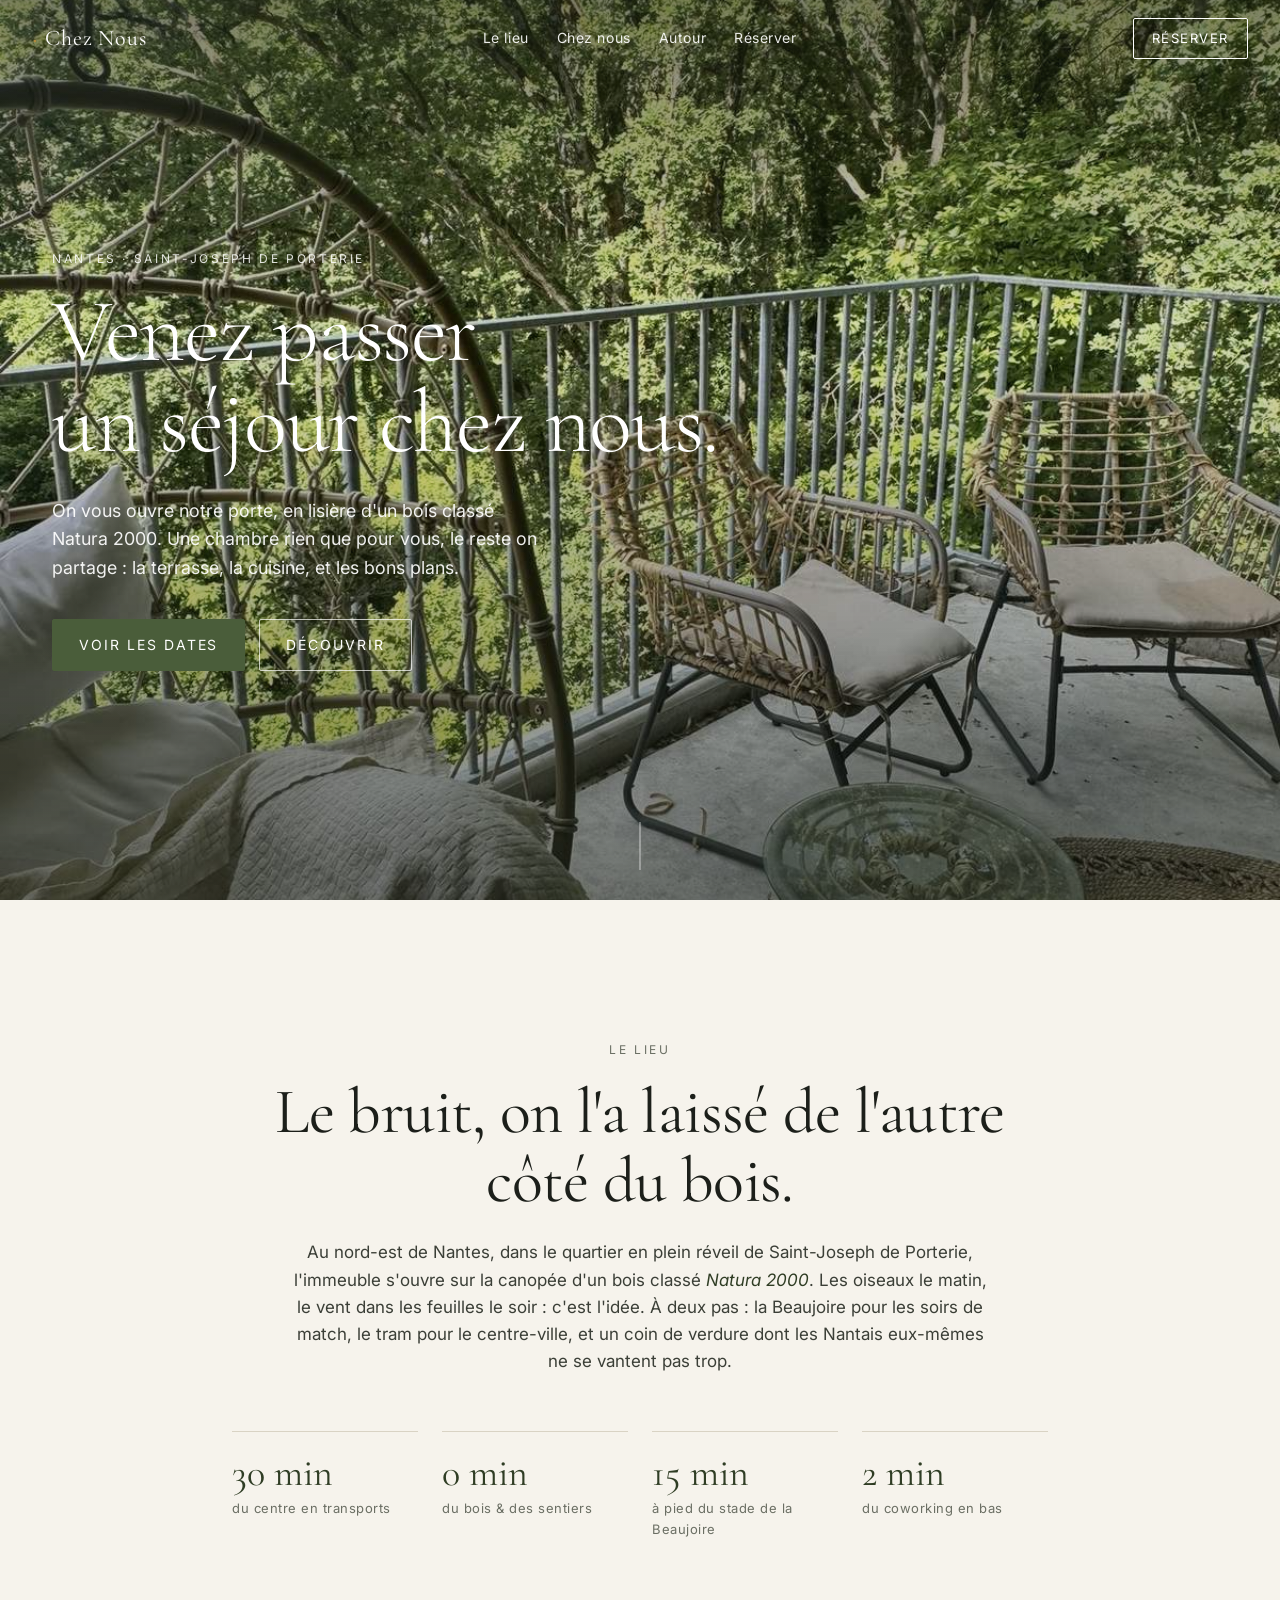
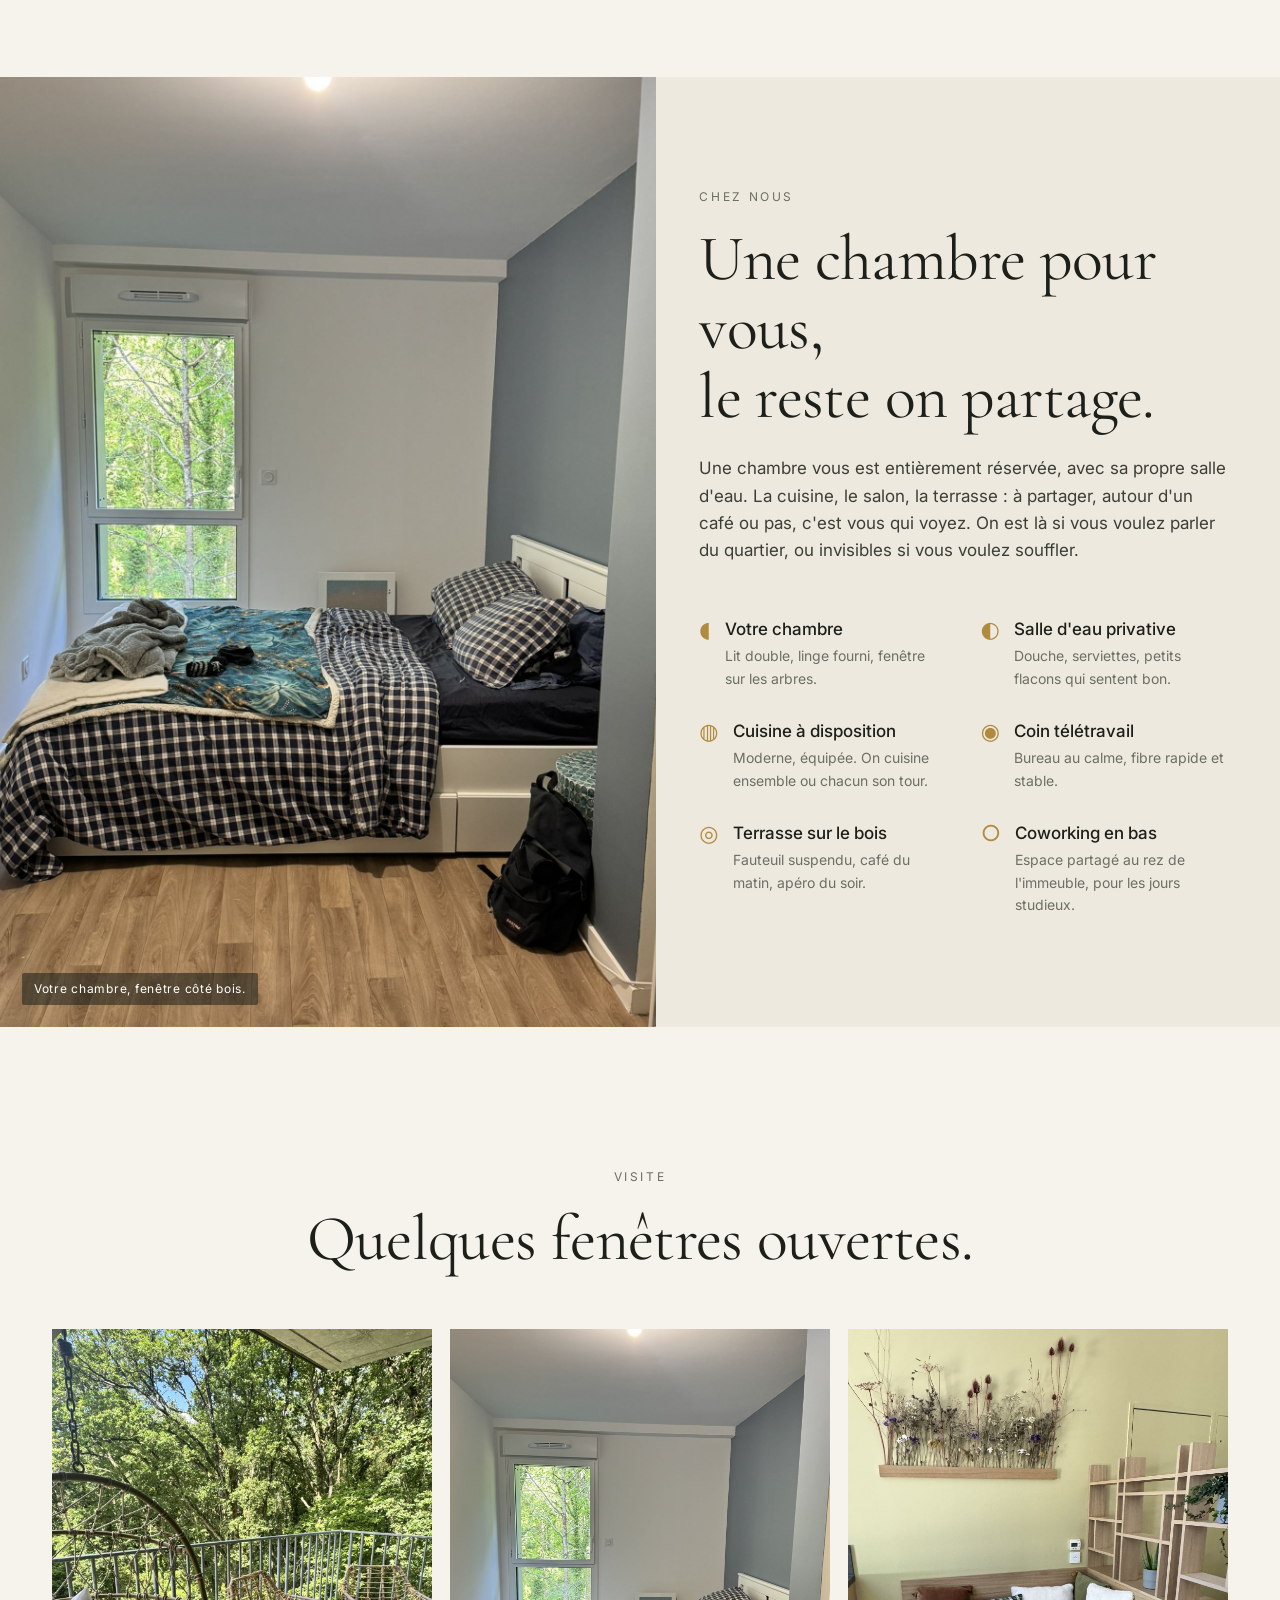
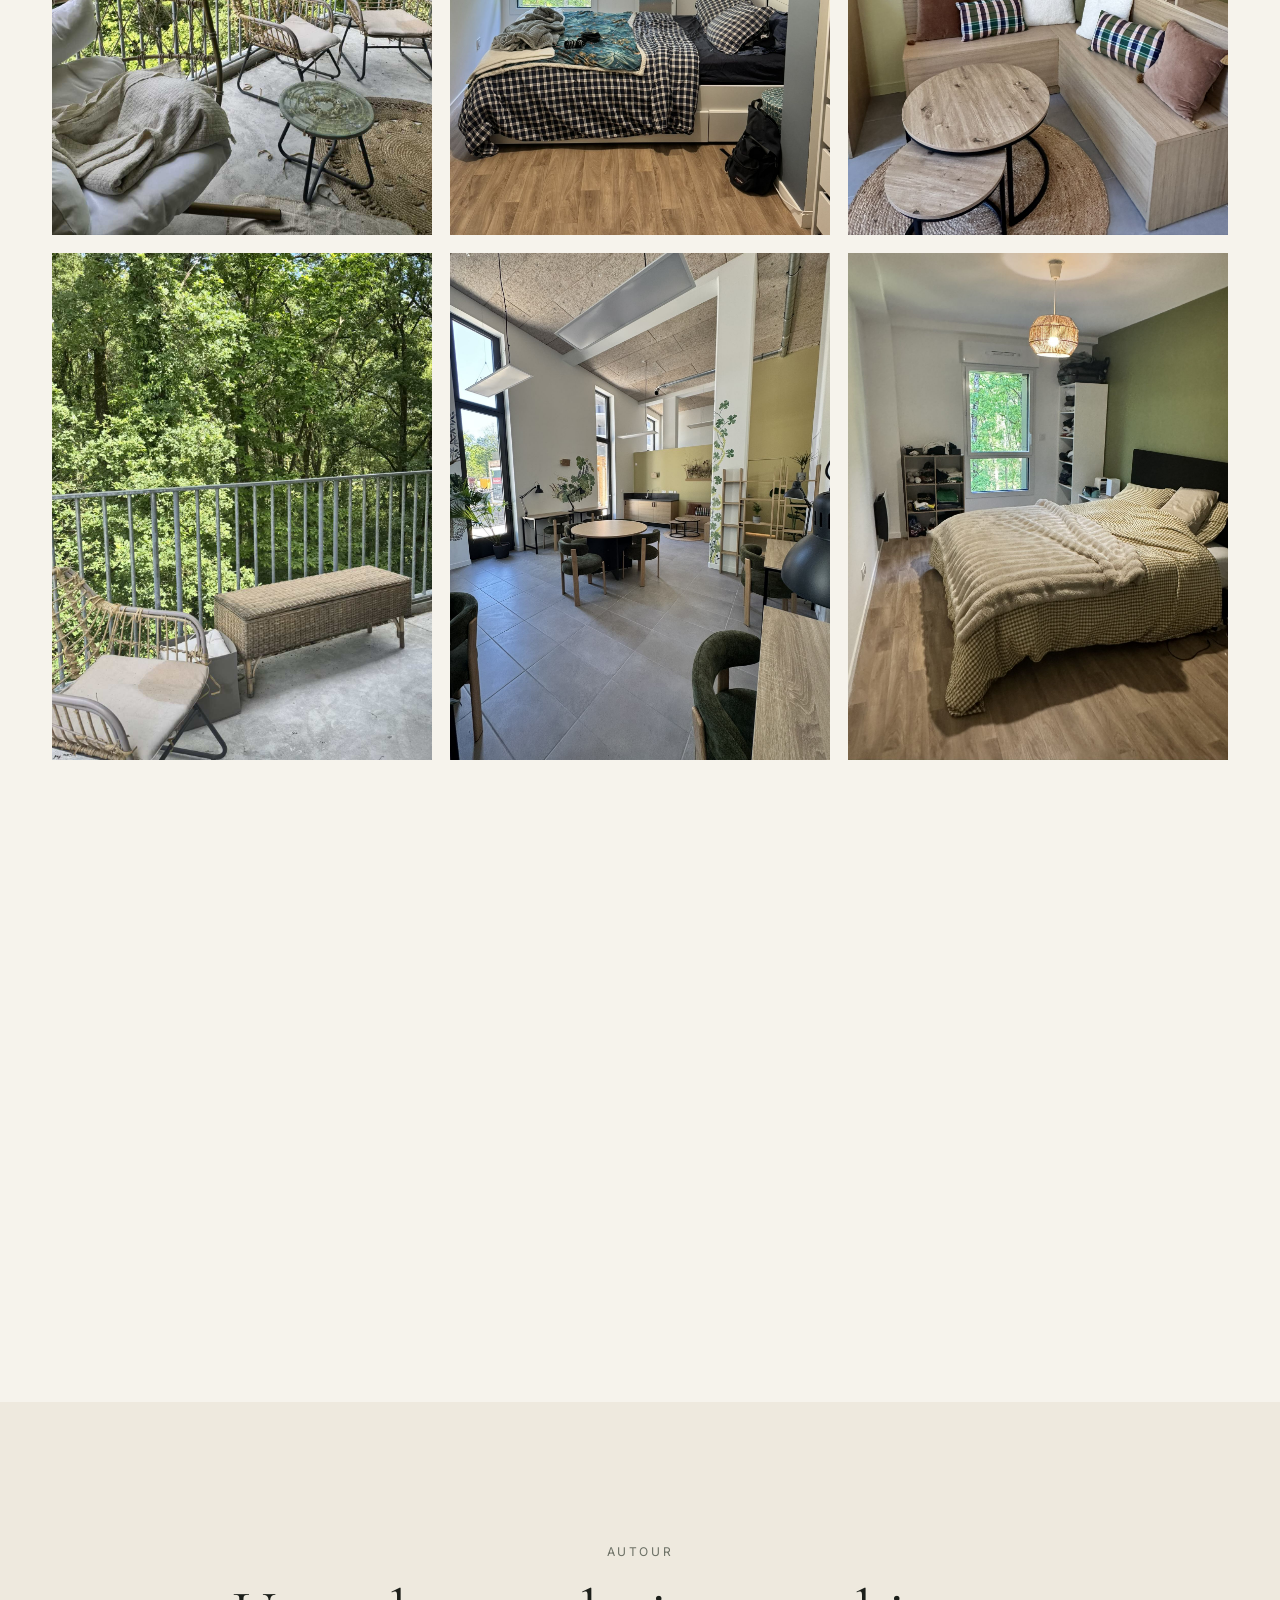
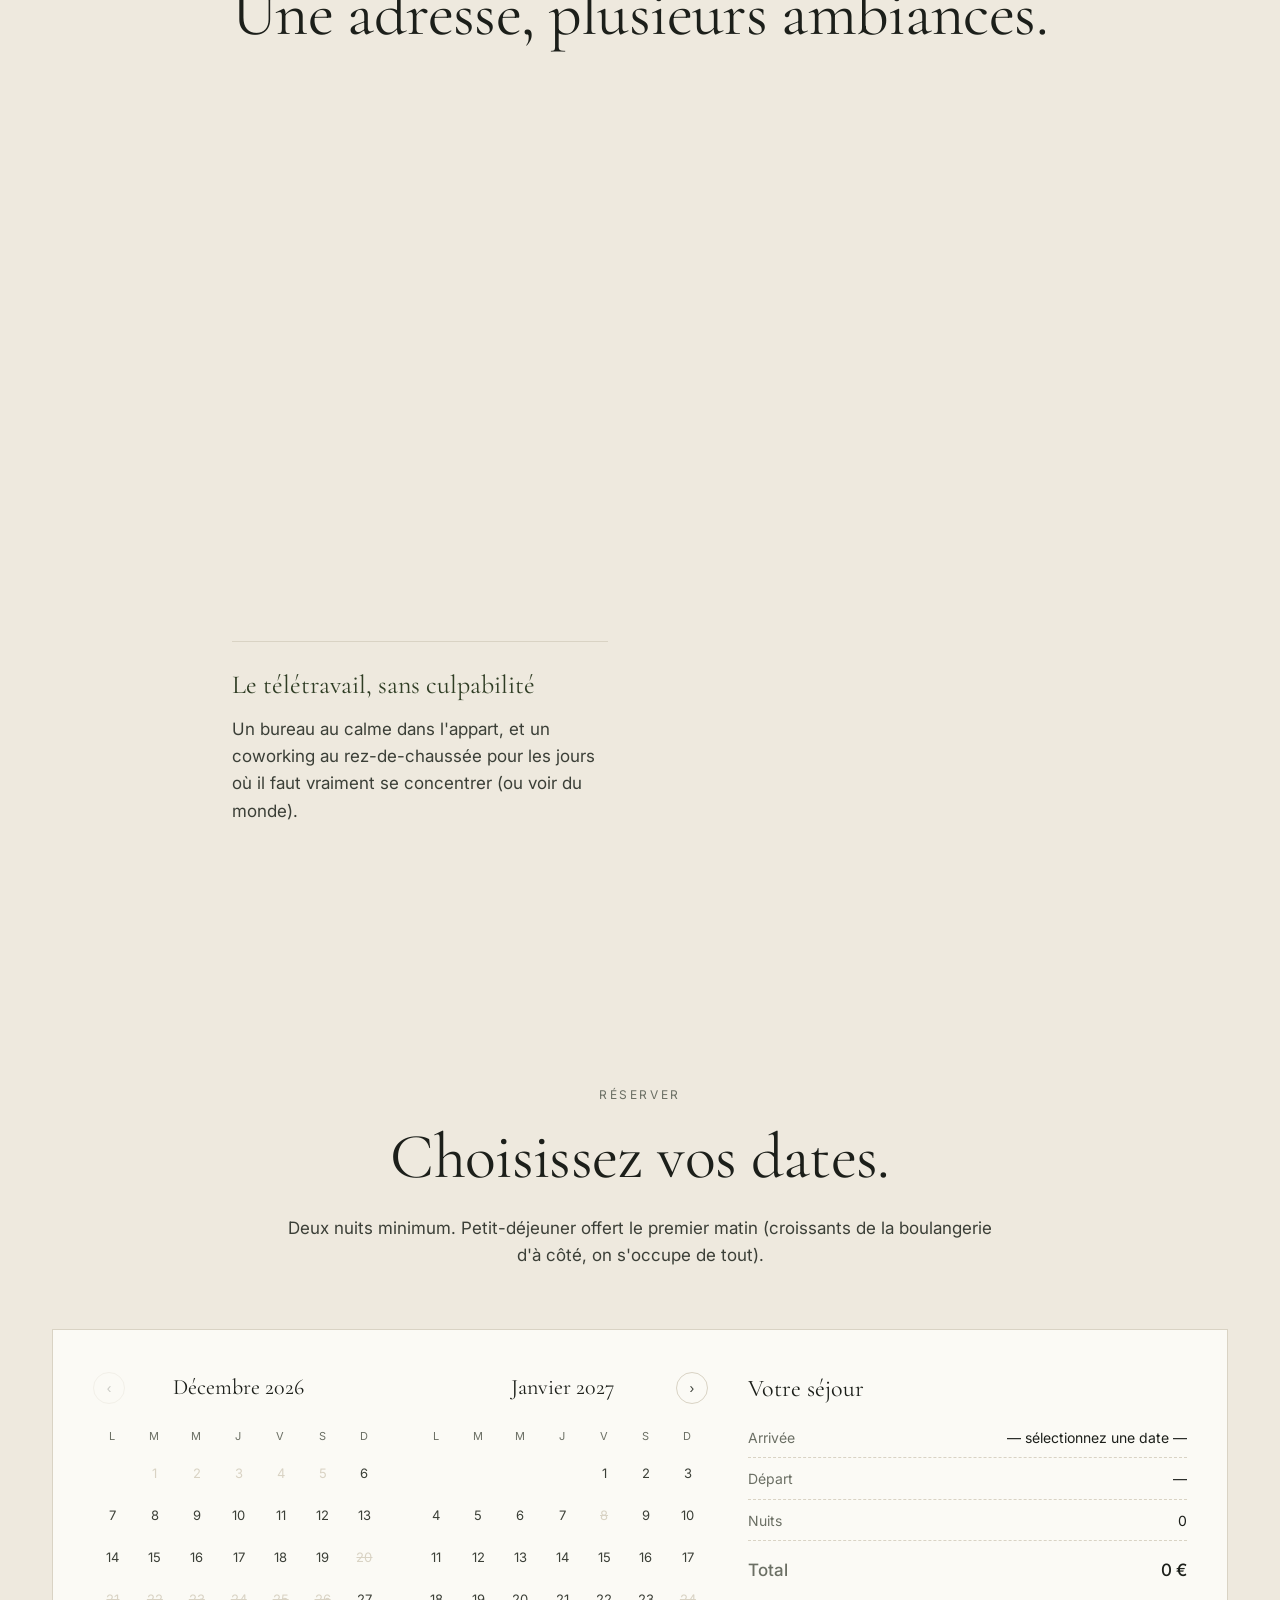
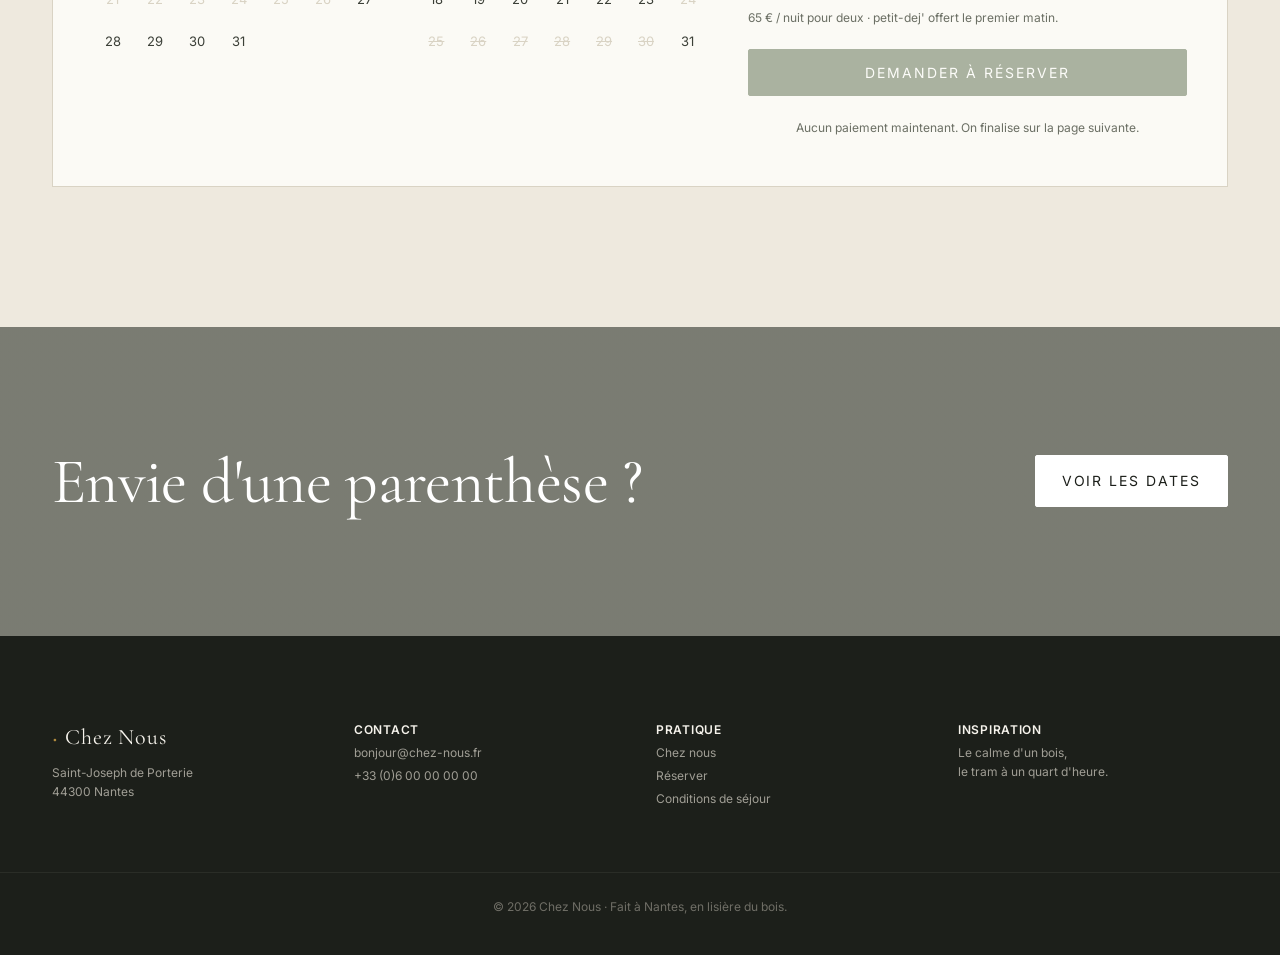
==== commit c3670b71: "Retrait citation Camille & Jules et phrase 'on vit ici'" ====
--- a/index.html
+++ b/index.html
@@ -113,7 +113,6 @@
             Une chambre pour vous,<br />le reste on partage.
           </h2>
           <p class="prose">
-            On vit ici&nbsp;: c'est notre appart, pas une location vide.
             Une chambre vous est entièrement réservée, avec sa propre
             salle d'eau. La cuisine, le salon, la terrasse&nbsp;: à
             partager, autour d'un café ou pas, c'est vous qui voyez.
@@ -286,17 +285,7 @@
         </div>
       </section>
 
-      <section class="quote">
-        <blockquote>
-          <p>
-            «&nbsp;On voulait l'air de la campagne sans louer une voiture.
-            Et des hôtes sympas. On a trouvé.&nbsp;»
-          </p>
-          <footer>— Camille &amp; Jules, mars dernier</footer>
-        </blockquote>
-      </section>
-
-      <section class="booking" id="reserver">
+<section class="booking" id="reserver">
         <div class="container">
           <p class="eyebrow center">Réserver</p>
           <h2 class="display center">Choisissez vos dates.</h2>
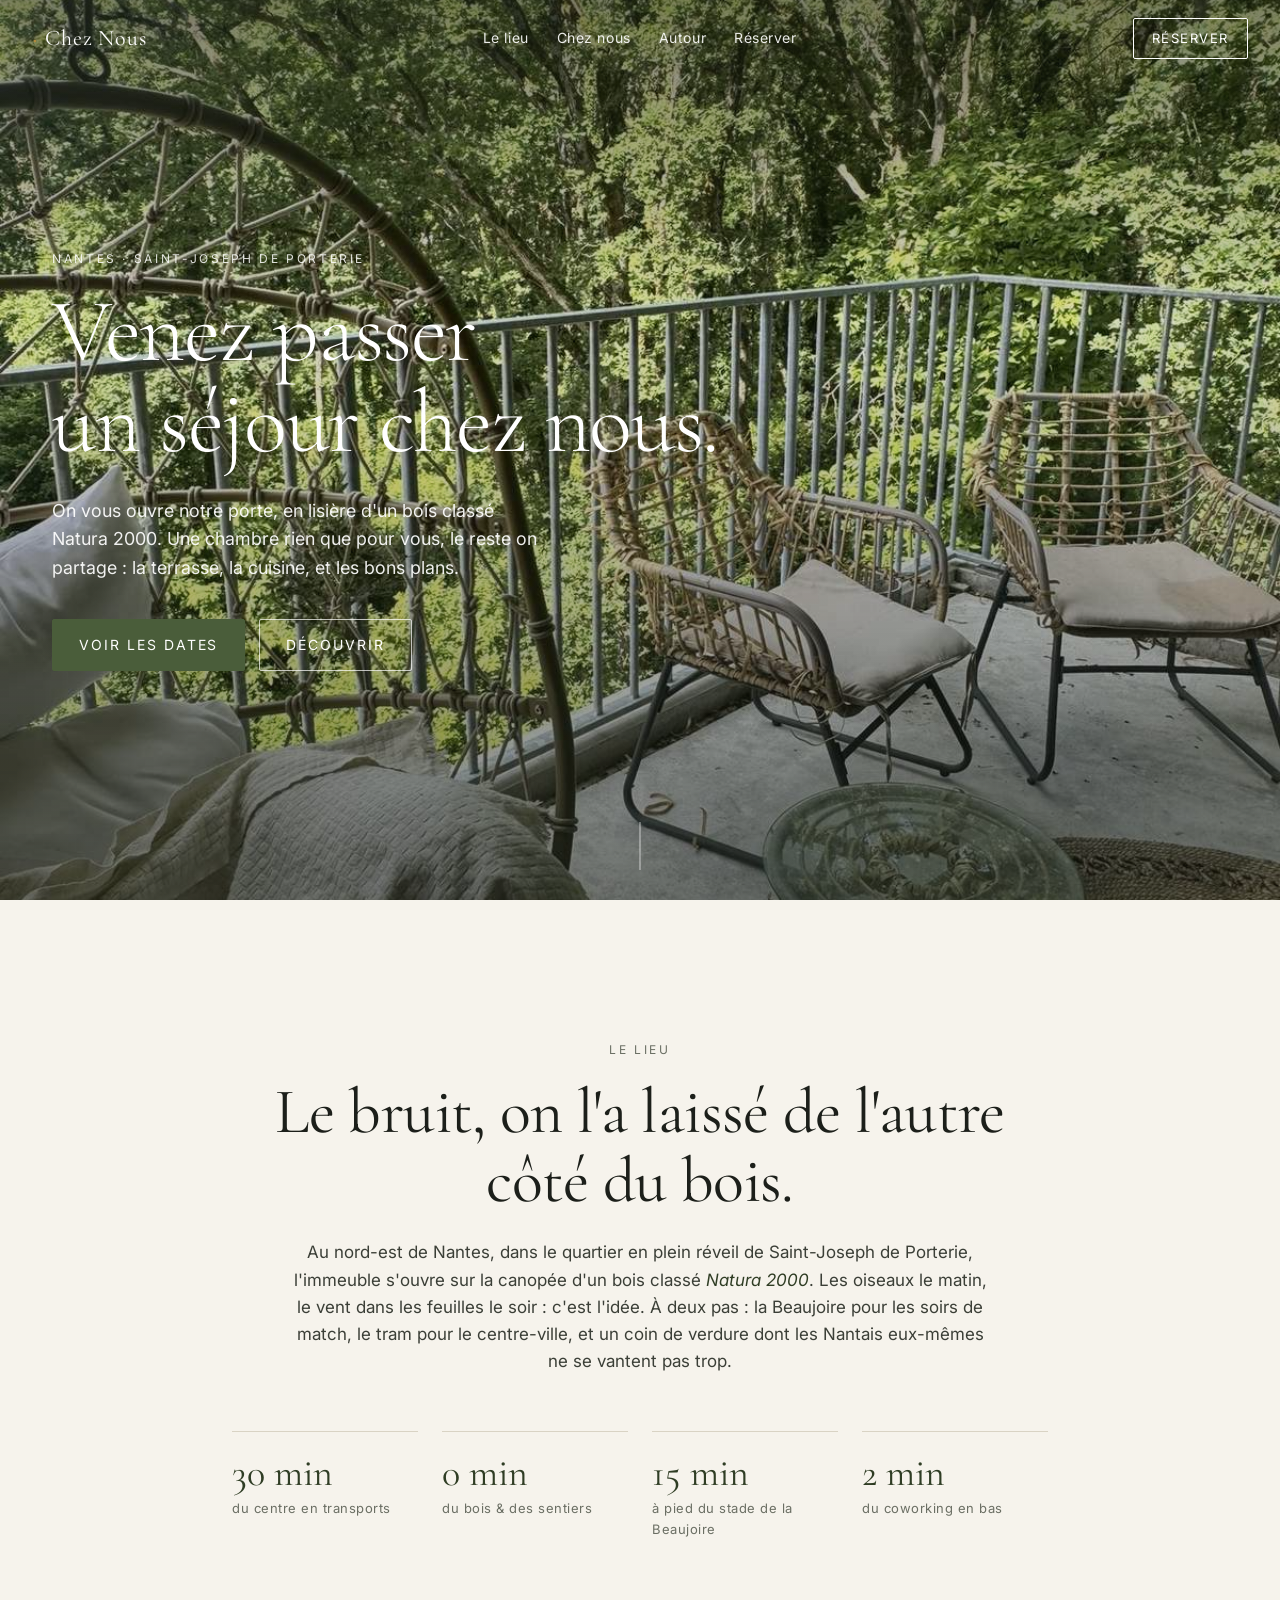
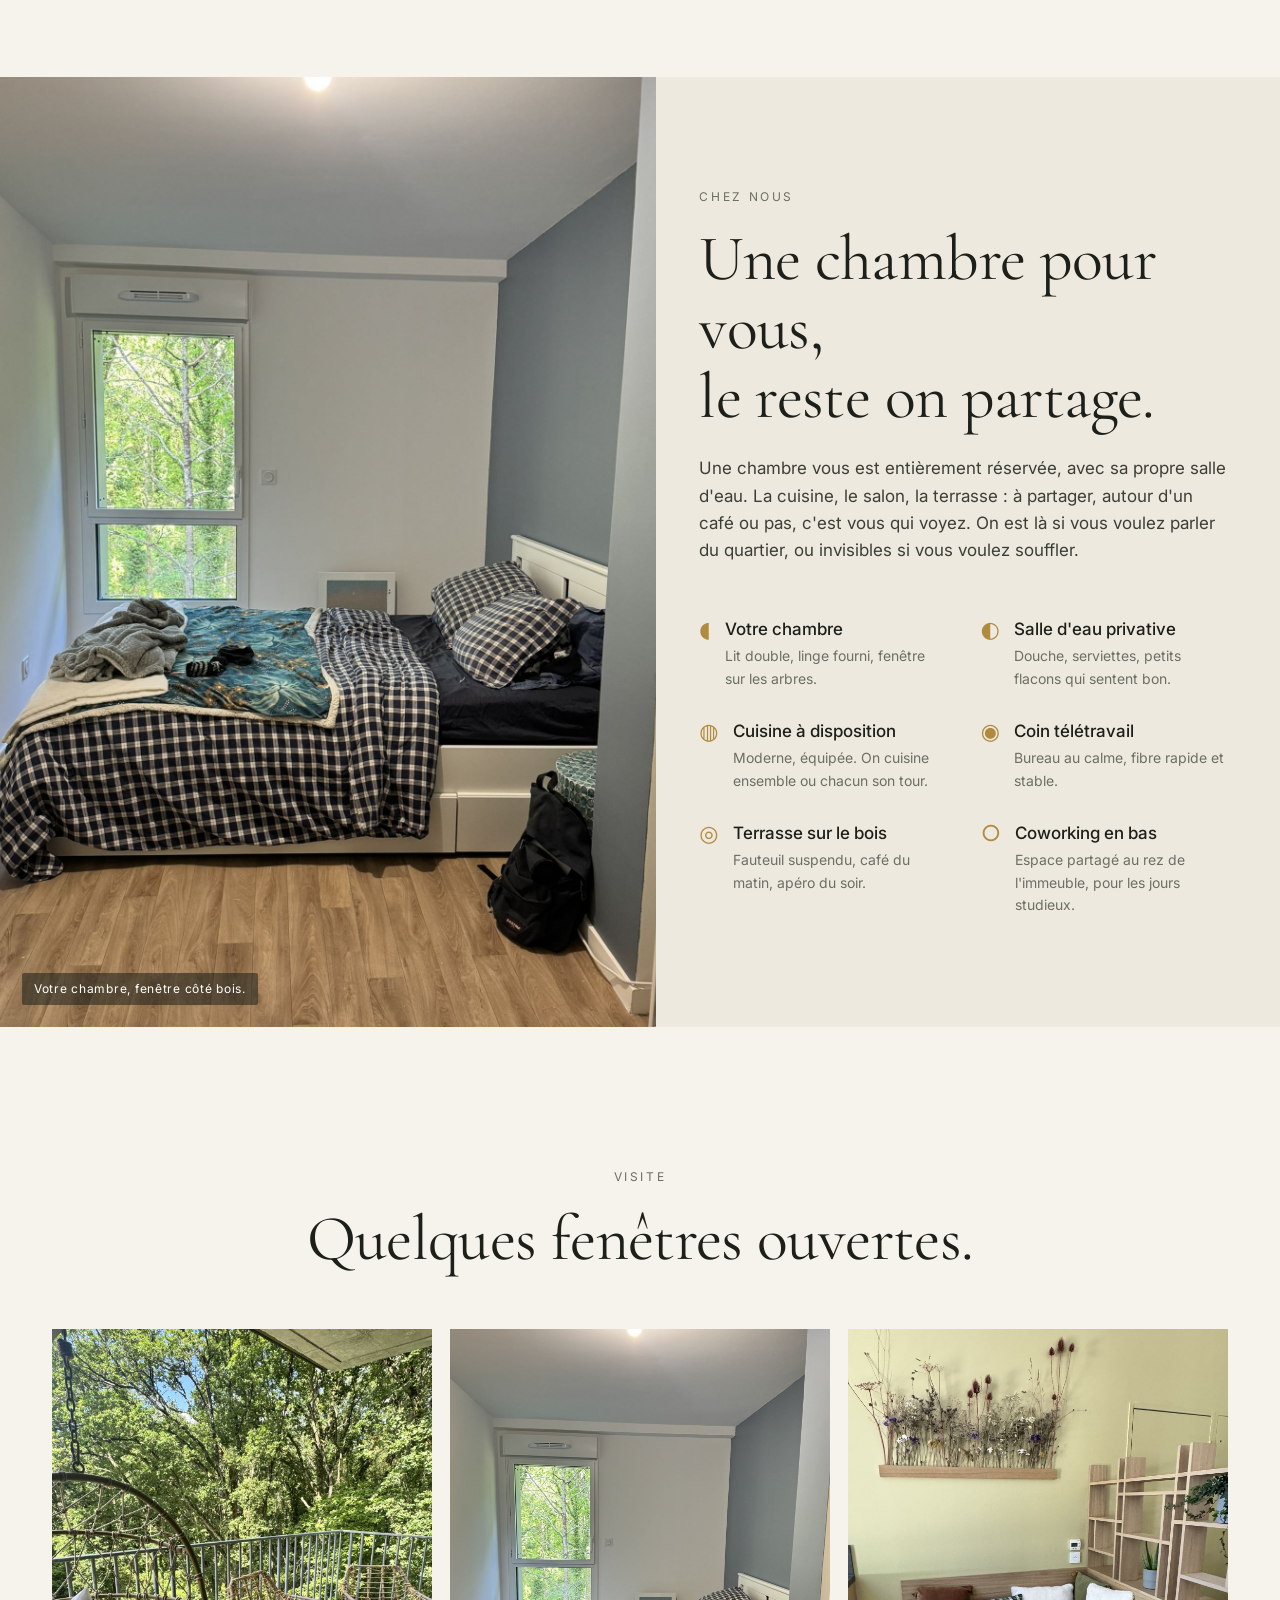
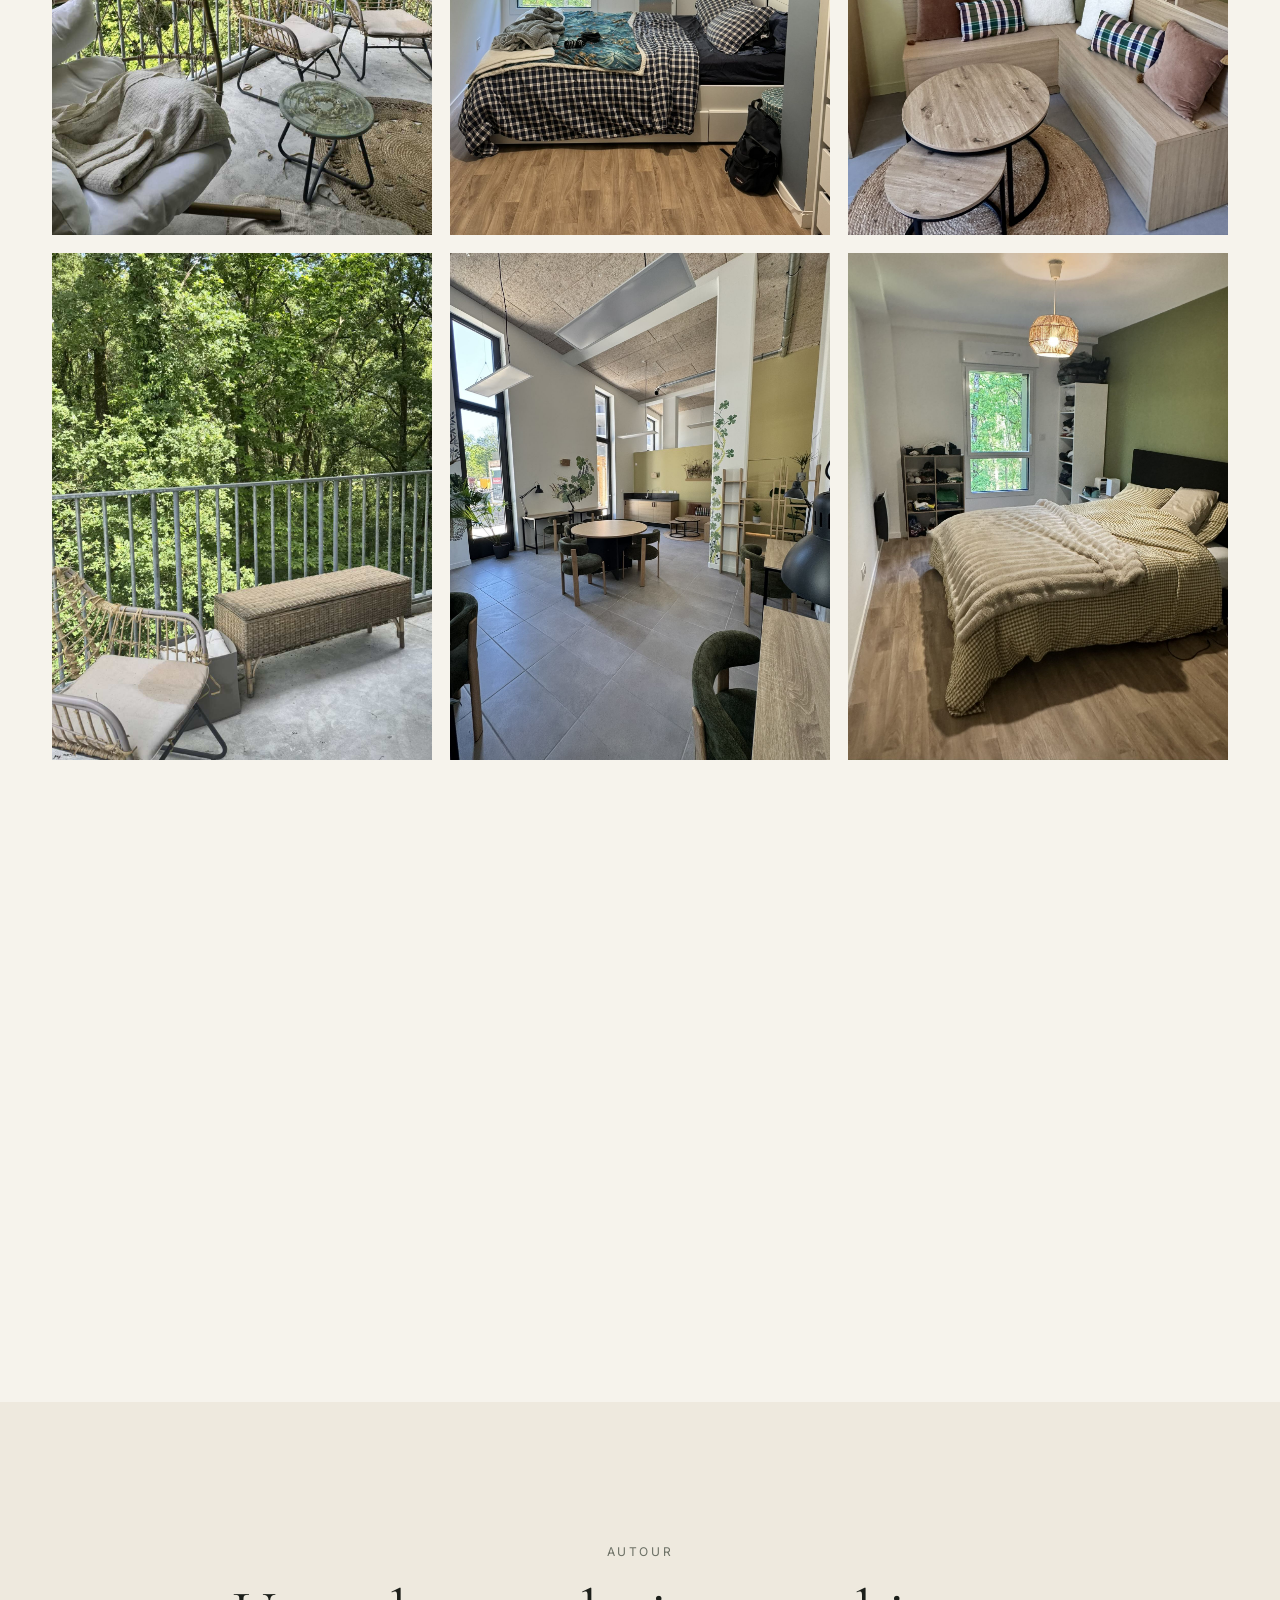
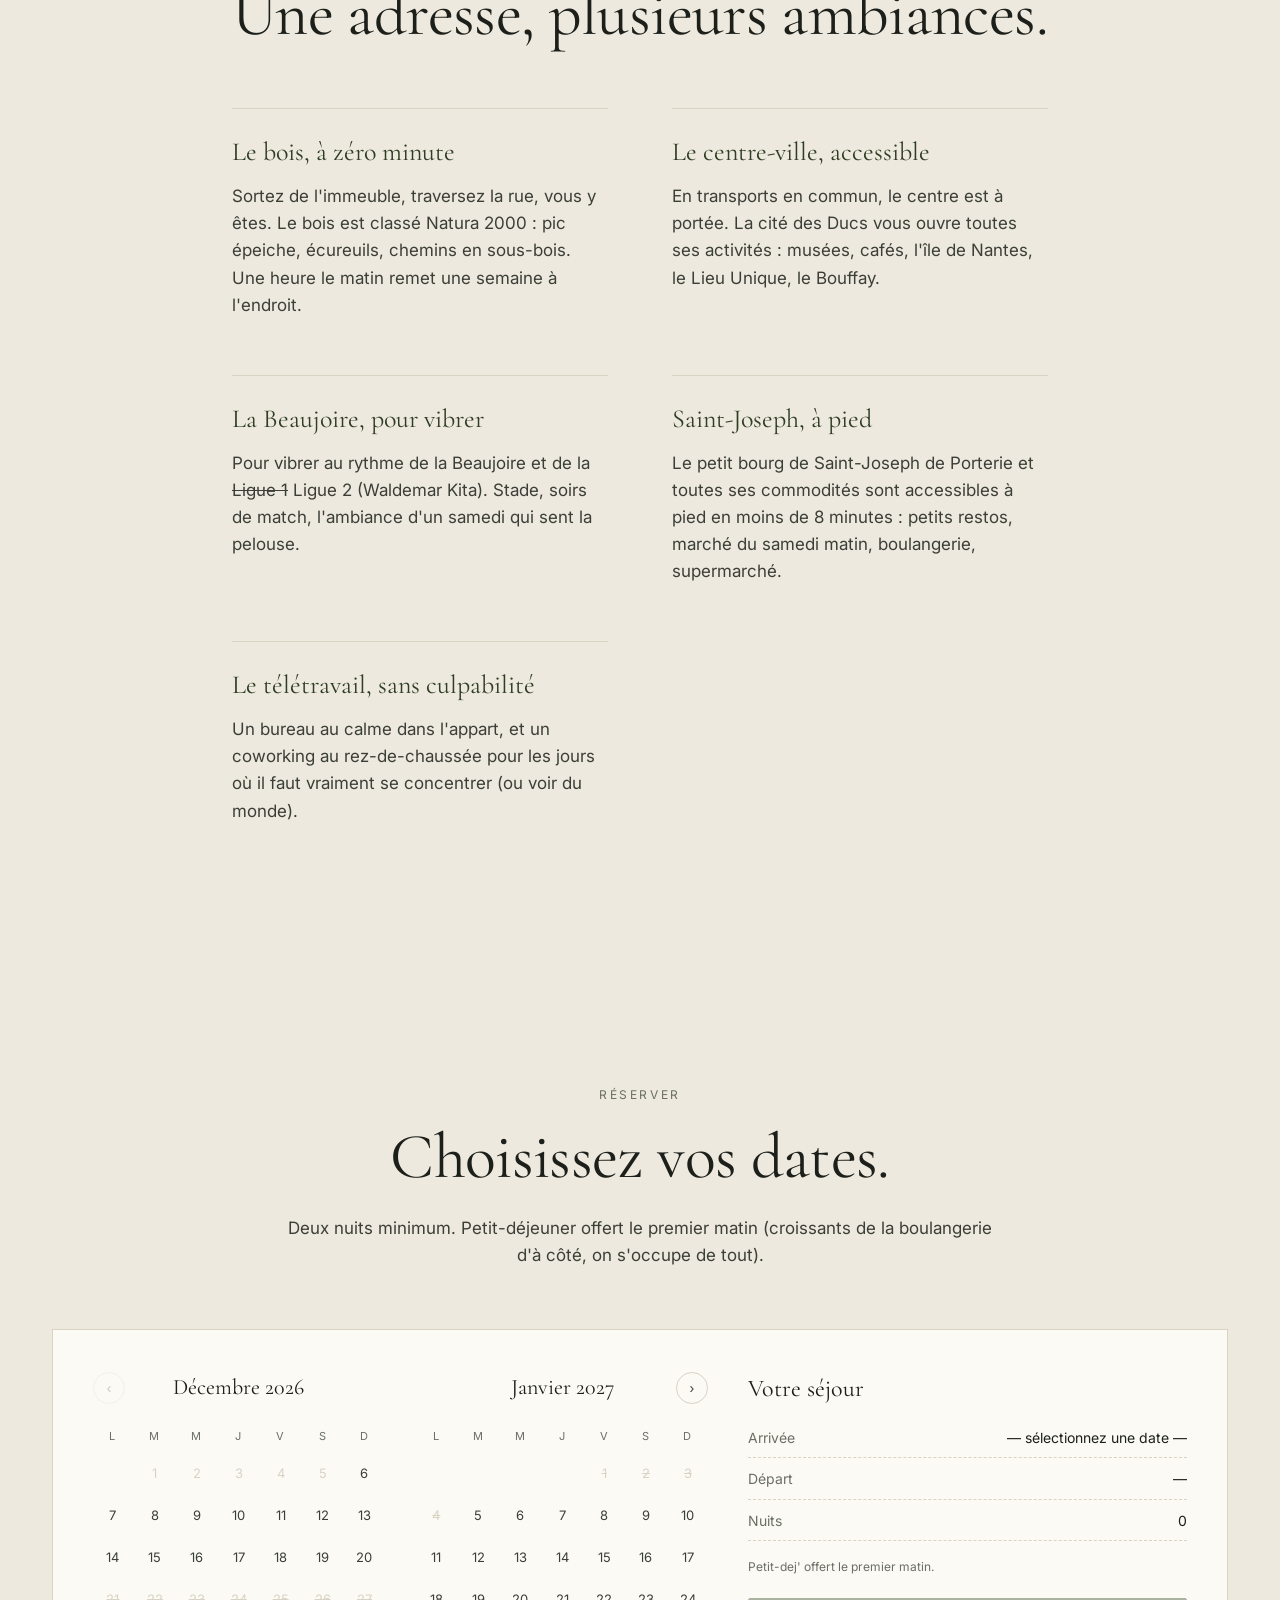
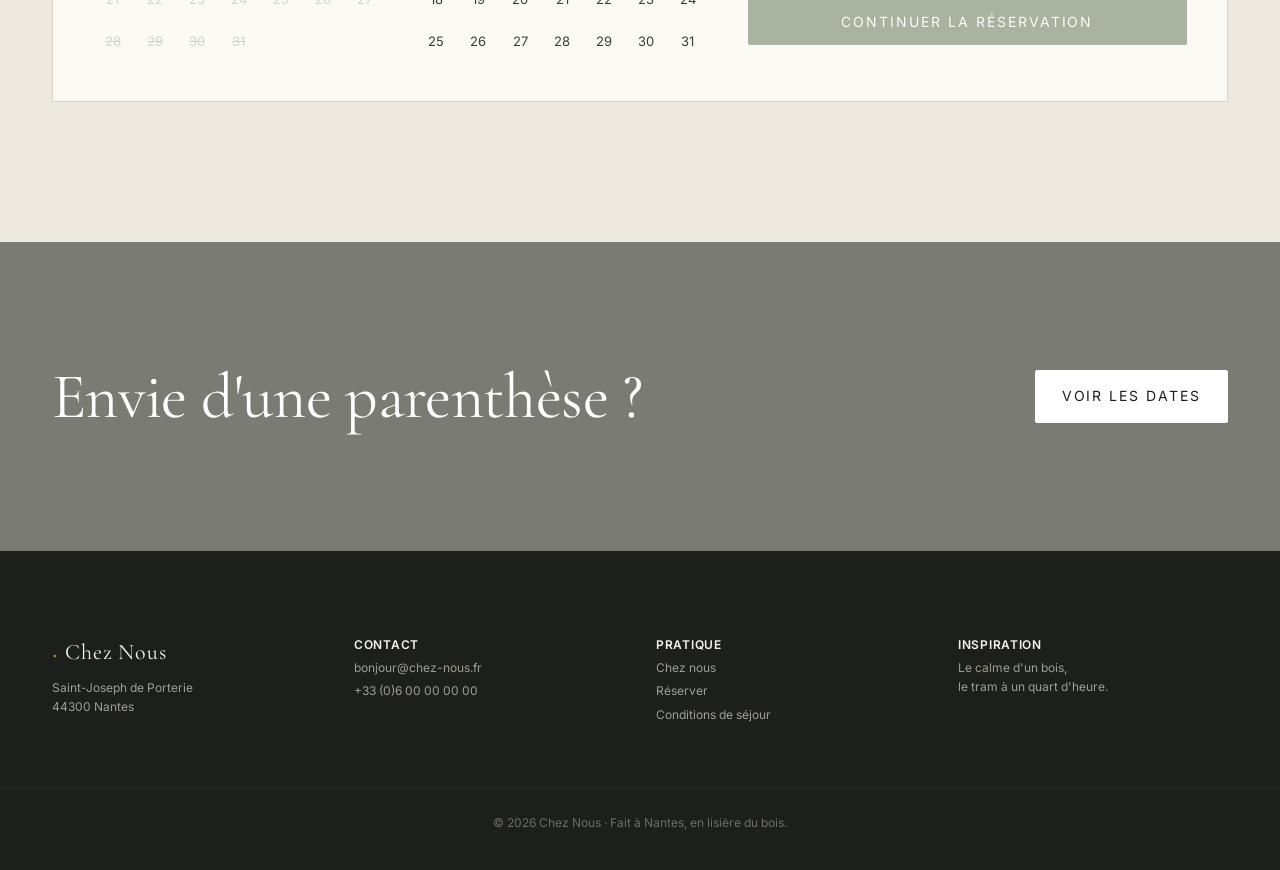
==== commit 195b0a6f: "Retire les prix, ajoute nb personnes + transport, mail recap - Plus aucun prix affiché sauf le récap" ====
--- a/index.html
+++ b/index.html
@@ -311,22 +311,15 @@
                   <dt>Nuits</dt>
                   <dd id="sum-nights">0</dd>
                 </div>
-                <div class="row-total">
-                  <dt>Total</dt>
-                  <dd id="sum-total">0&nbsp;€</dd>
-                </div>
               </dl>
               <p class="tiny">
-                65&nbsp;€ / nuit pour deux · petit-dej' offert le premier matin.
+                Petit-dej' offert le premier matin.
               </p>
 
               <form class="booking-form" id="booking-form" novalidate>
                 <button type="submit" class="btn btn-primary btn-block" disabled id="submit-btn">
                   Continuer la réservation
                 </button>
-                <p class="tiny center">
-                  Aucun paiement maintenant. On finalise sur la page suivante.
-                </p>
               </form>
             </aside>
           </div>
--- a/styles.css
+++ b/styles.css
@@ -833,6 +833,97 @@
   letter-spacing: 0.02em;
 }
 
+.people-picker {
+  display: flex;
+  align-items: center;
+  justify-content: space-between;
+  margin: 18px 0 14px;
+  padding: 12px 0;
+  border-top: 1px solid var(--line);
+  border-bottom: 1px solid var(--line);
+}
+.people-label {
+  font-size: 14px;
+  color: var(--muted);
+}
+.people-controls {
+  display: flex;
+  align-items: center;
+  gap: 14px;
+}
+.people-btn {
+  width: 32px;
+  height: 32px;
+  border-radius: 50%;
+  border: 1px solid var(--line);
+  background: transparent;
+  color: var(--ink);
+  font-size: 18px;
+  line-height: 1;
+  cursor: pointer;
+  transition: background 0.2s;
+}
+.people-btn:hover:not(:disabled) { background: var(--paper-2); }
+.people-btn:disabled { opacity: 0.35; cursor: not-allowed; }
+.people-count {
+  min-width: 24px;
+  text-align: center;
+  font-weight: 500;
+  font-size: 16px;
+}
+
+.travel-fieldset {
+  border: 1px solid var(--line);
+  border-radius: 12px;
+  padding: 16px 18px;
+  margin: 4px 0;
+}
+.travel-fieldset legend {
+  padding: 0 8px;
+  font-size: 14px;
+  color: var(--muted);
+}
+.travel-options {
+  display: flex;
+  flex-wrap: wrap;
+  gap: 10px;
+  margin-top: 8px;
+}
+.travel-opt {
+  display: inline-flex;
+  align-items: center;
+  gap: 6px;
+  padding: 8px 14px;
+  border: 1px solid var(--line);
+  border-radius: 999px;
+  cursor: pointer;
+  font-size: 14px;
+  transition: border-color 0.2s, background 0.2s;
+}
+.travel-opt input { accent-color: var(--accent-2); }
+.travel-opt:has(input:checked) {
+  border-color: var(--accent-2);
+  background: var(--paper-2);
+}
+.travel-ticket {
+  margin-top: 14px;
+  padding-top: 12px;
+  border-top: 1px dashed var(--line);
+}
+.arrival-time {
+  display: flex;
+  flex-direction: column;
+  gap: 6px;
+  margin-top: 12px;
+}
+.arrival-time input {
+  padding: 10px 12px;
+  border: 1px solid var(--line);
+  border-radius: 8px;
+  font-family: inherit;
+  font-size: 14px;
+}
+
 @media (max-width: 900px) {
   .packs-grid { grid-template-columns: 1fr; }
   .steps { gap: 14px; }
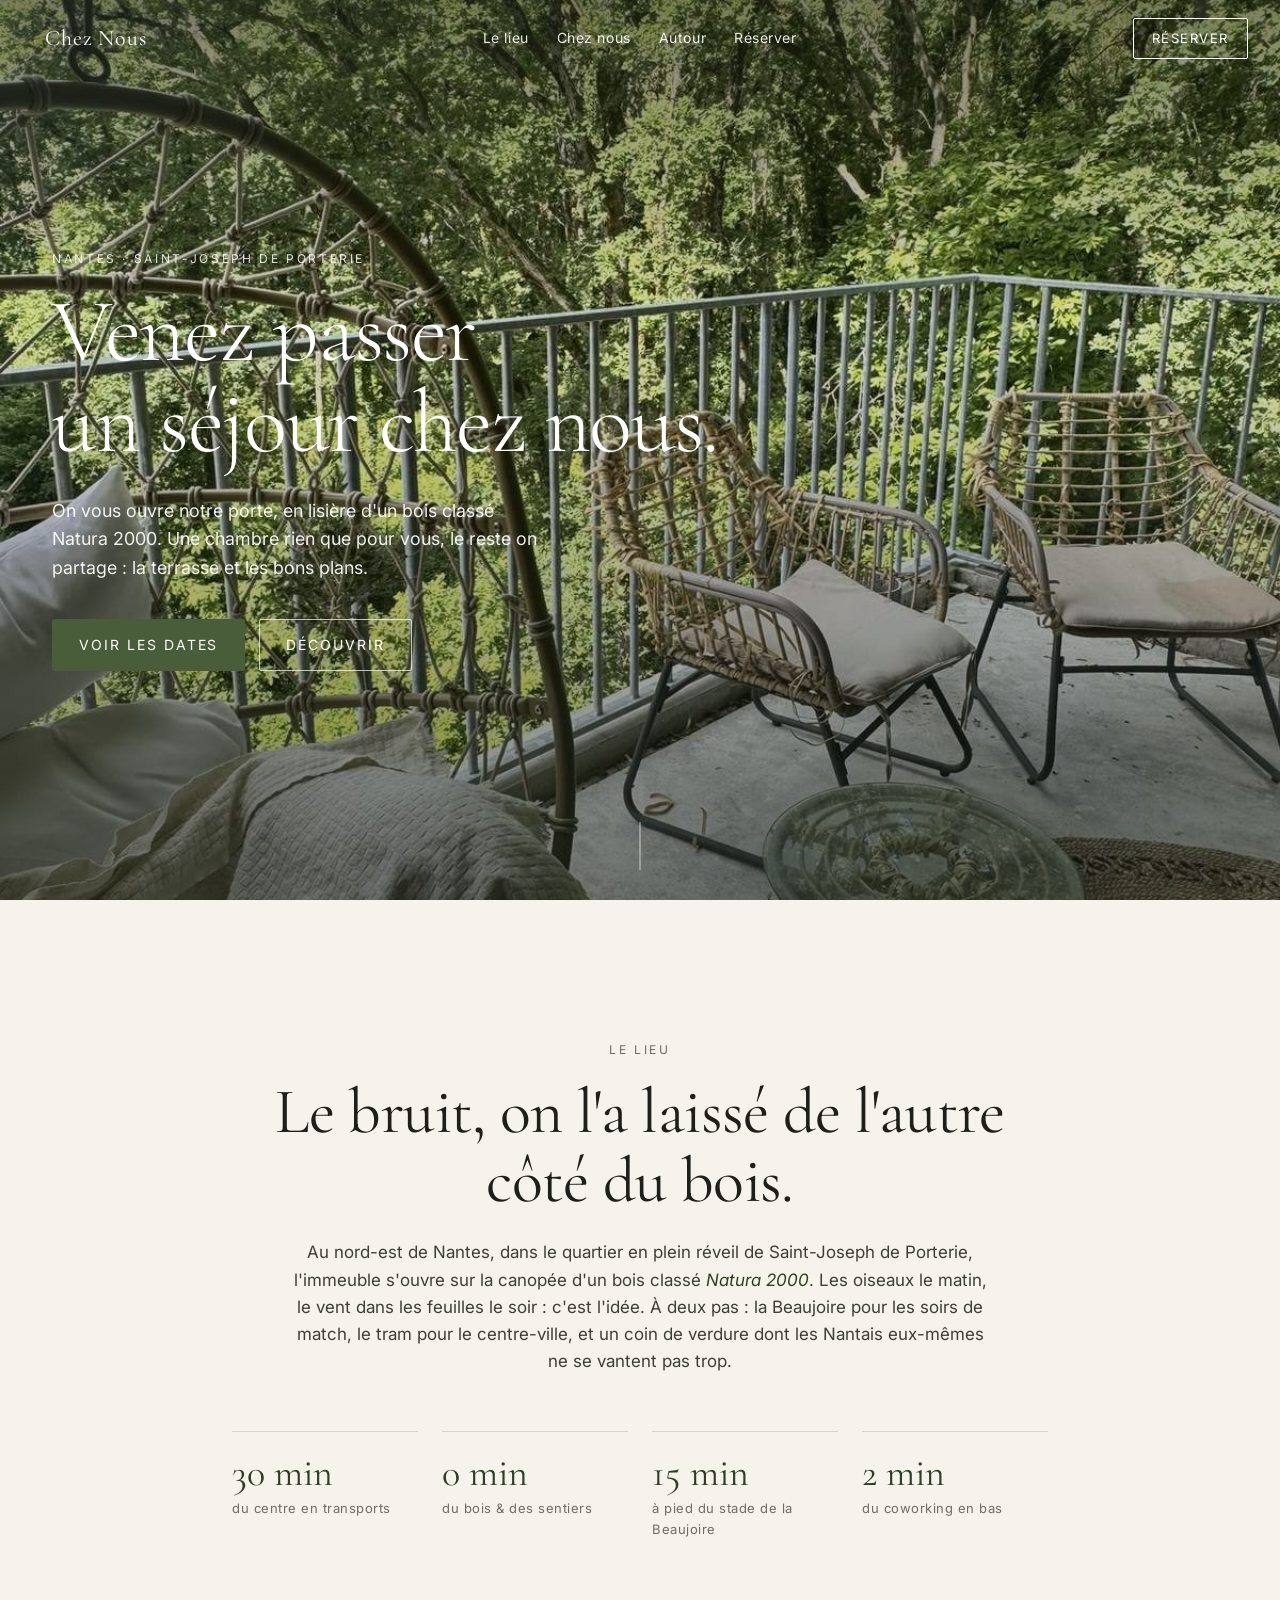
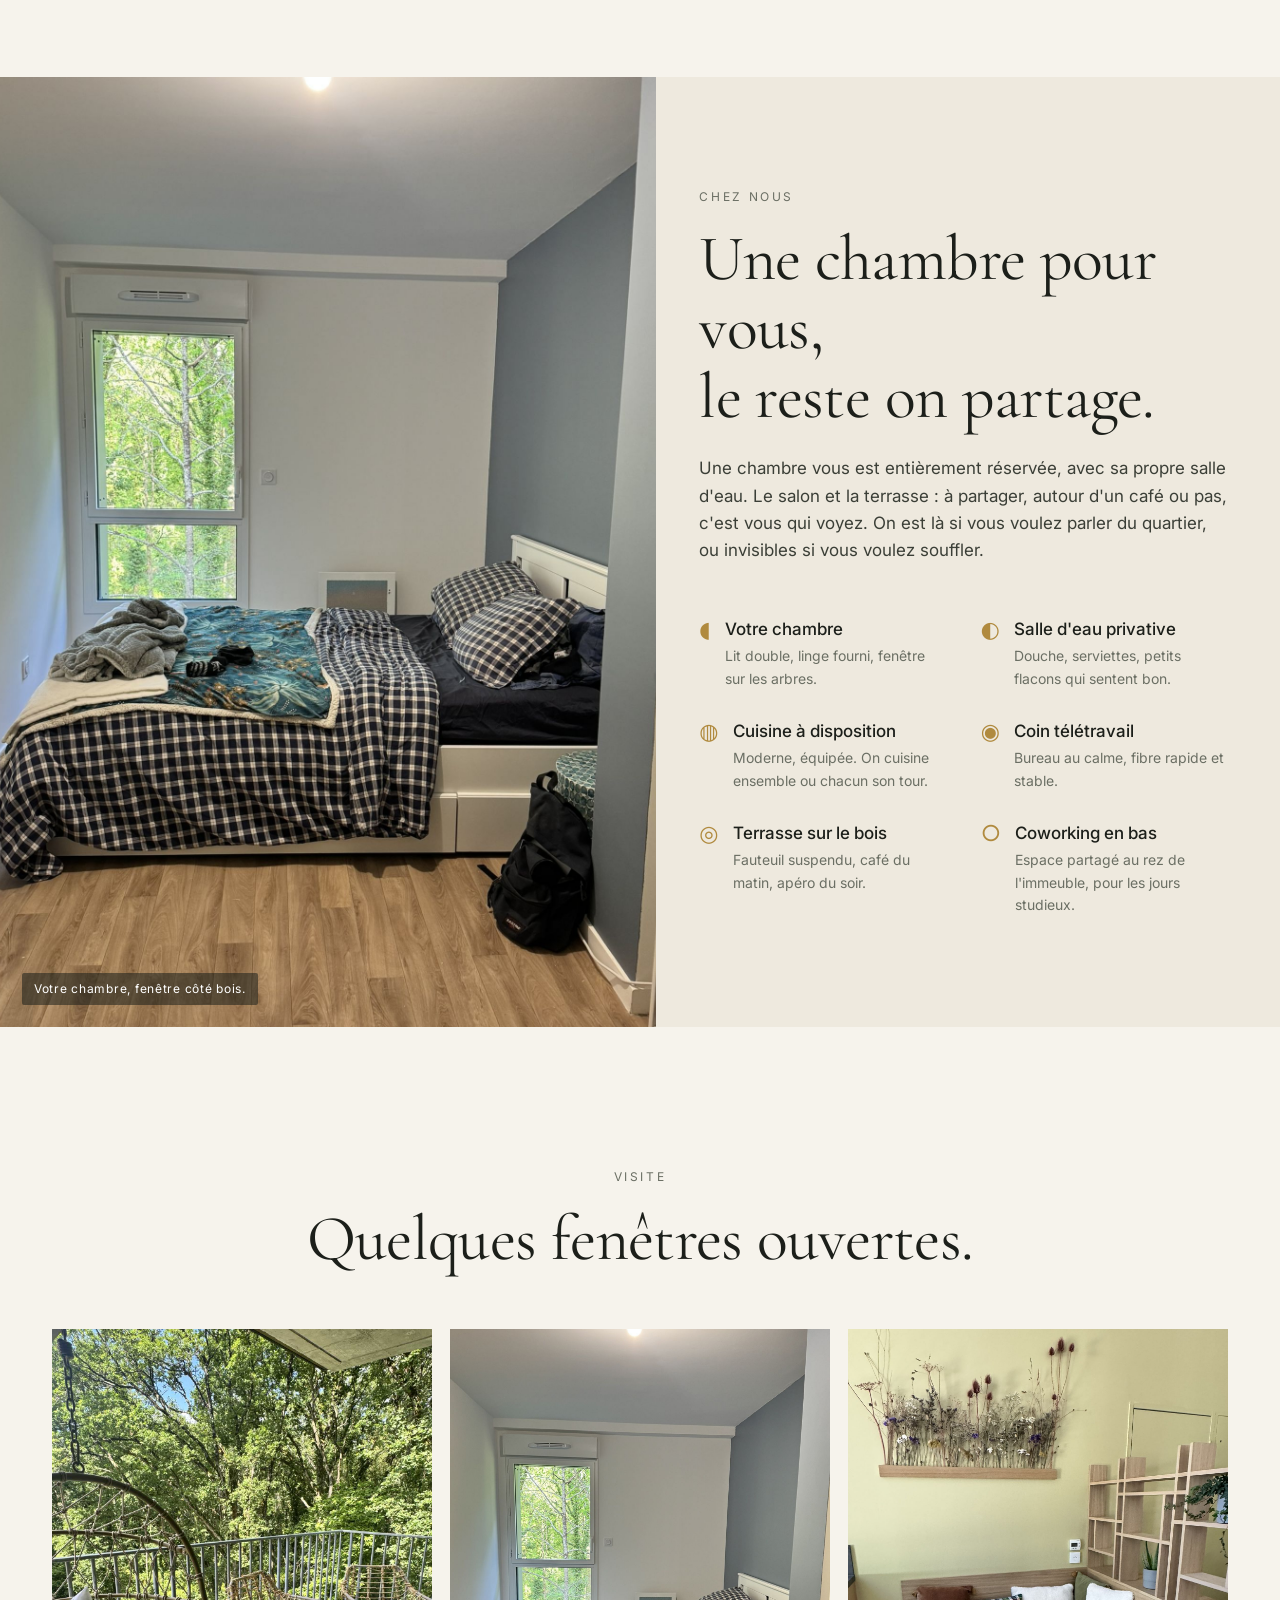
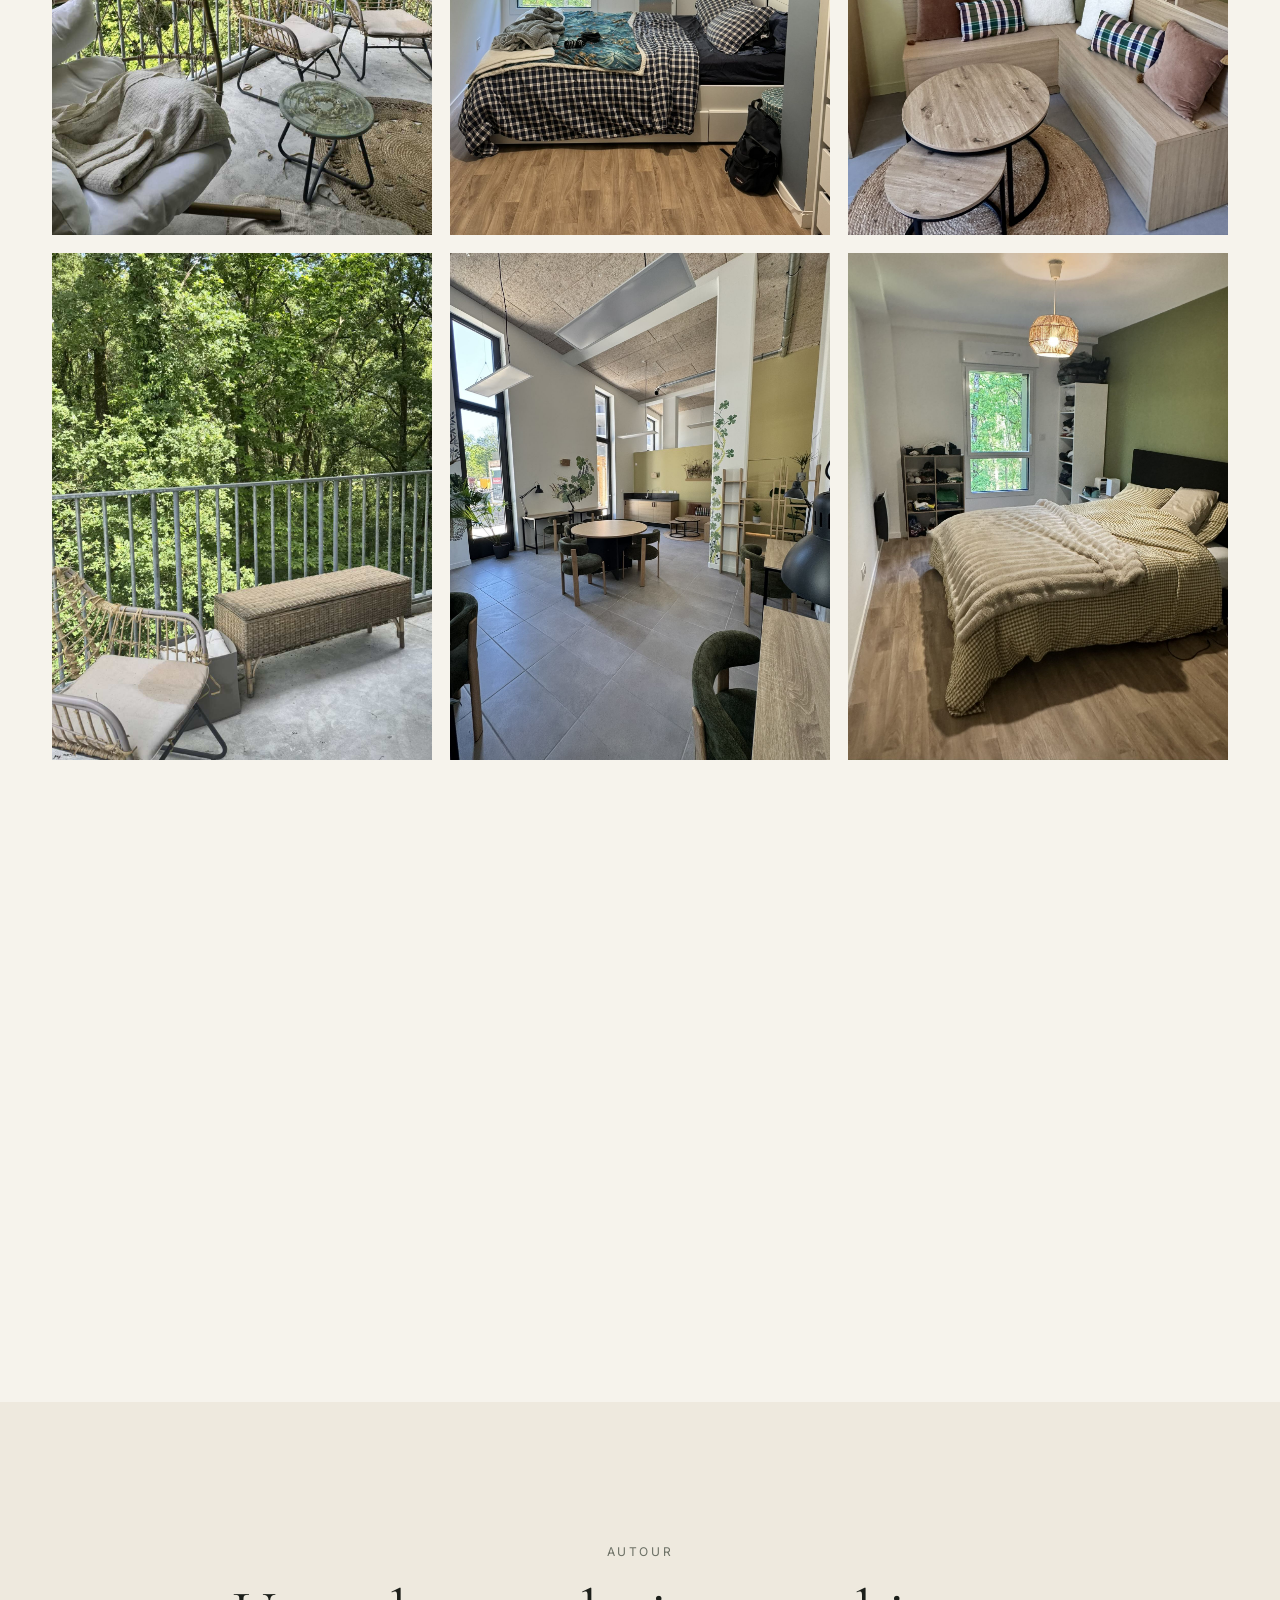
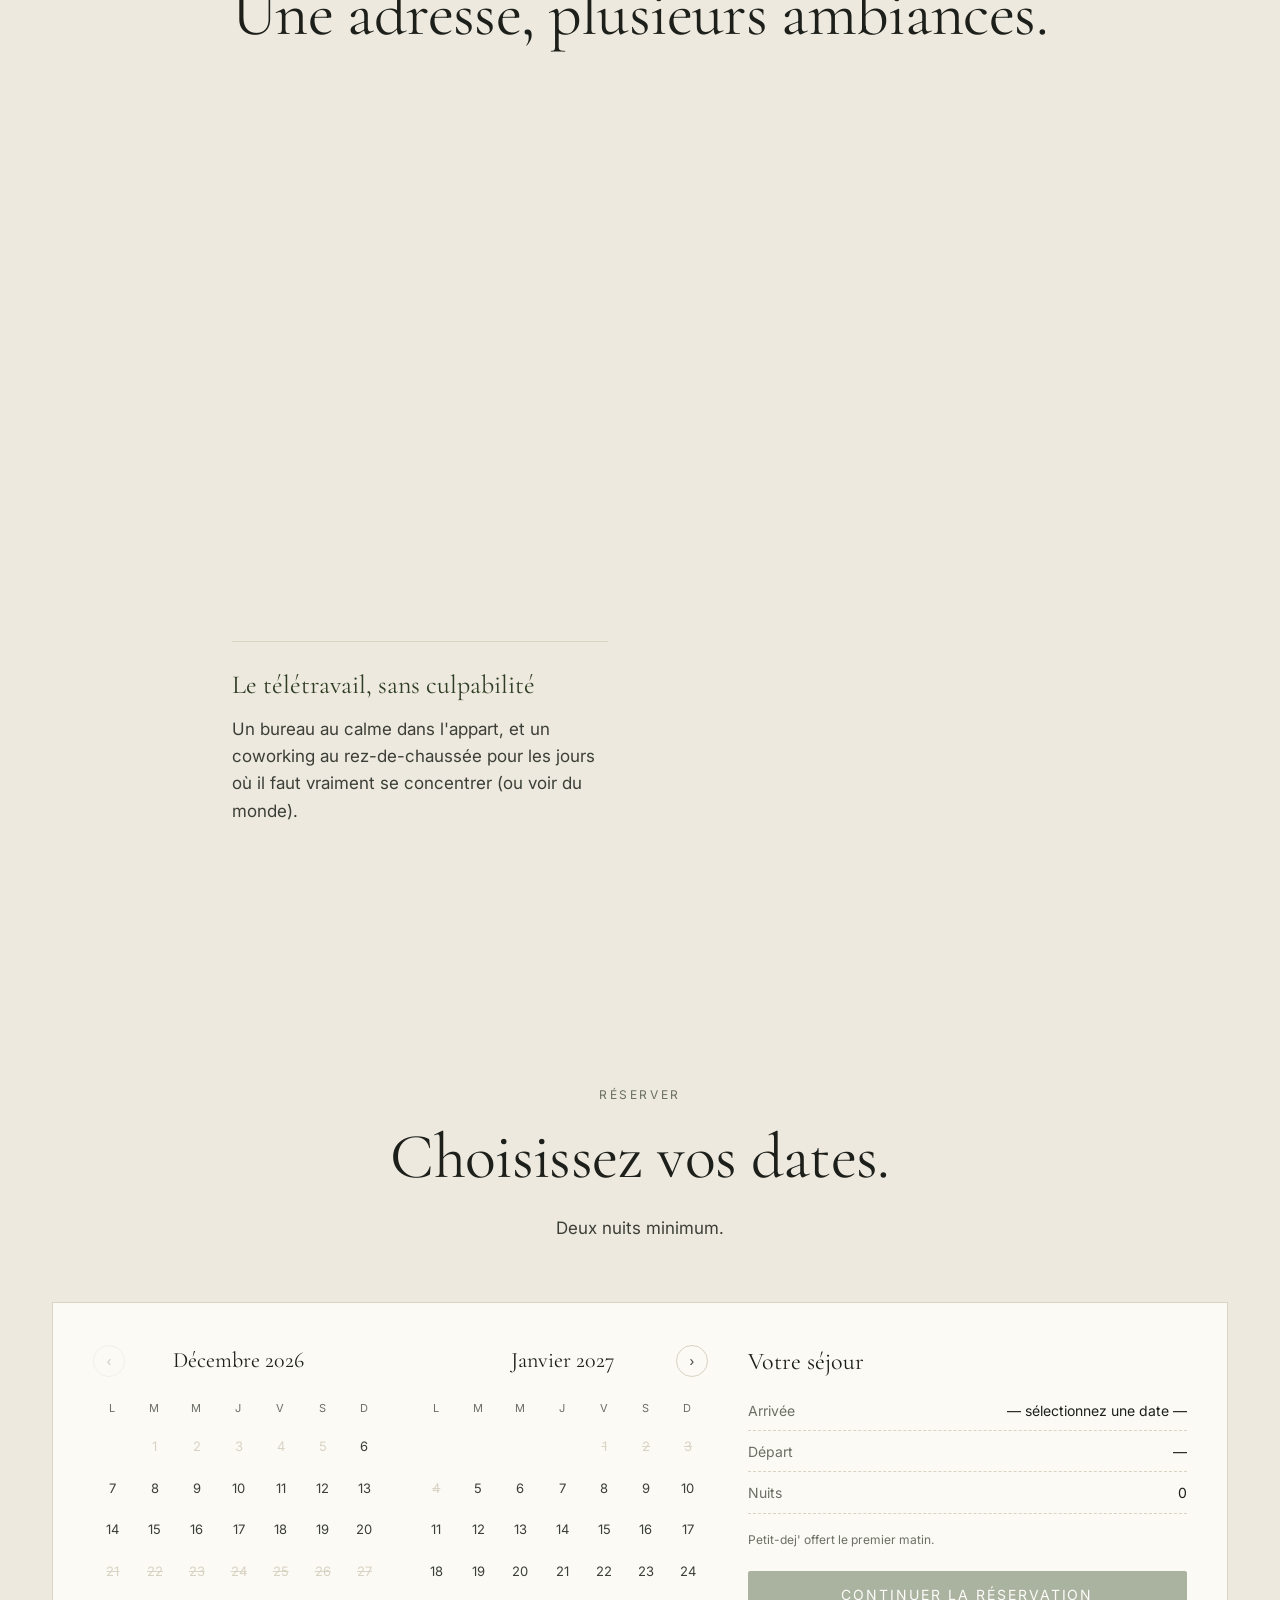
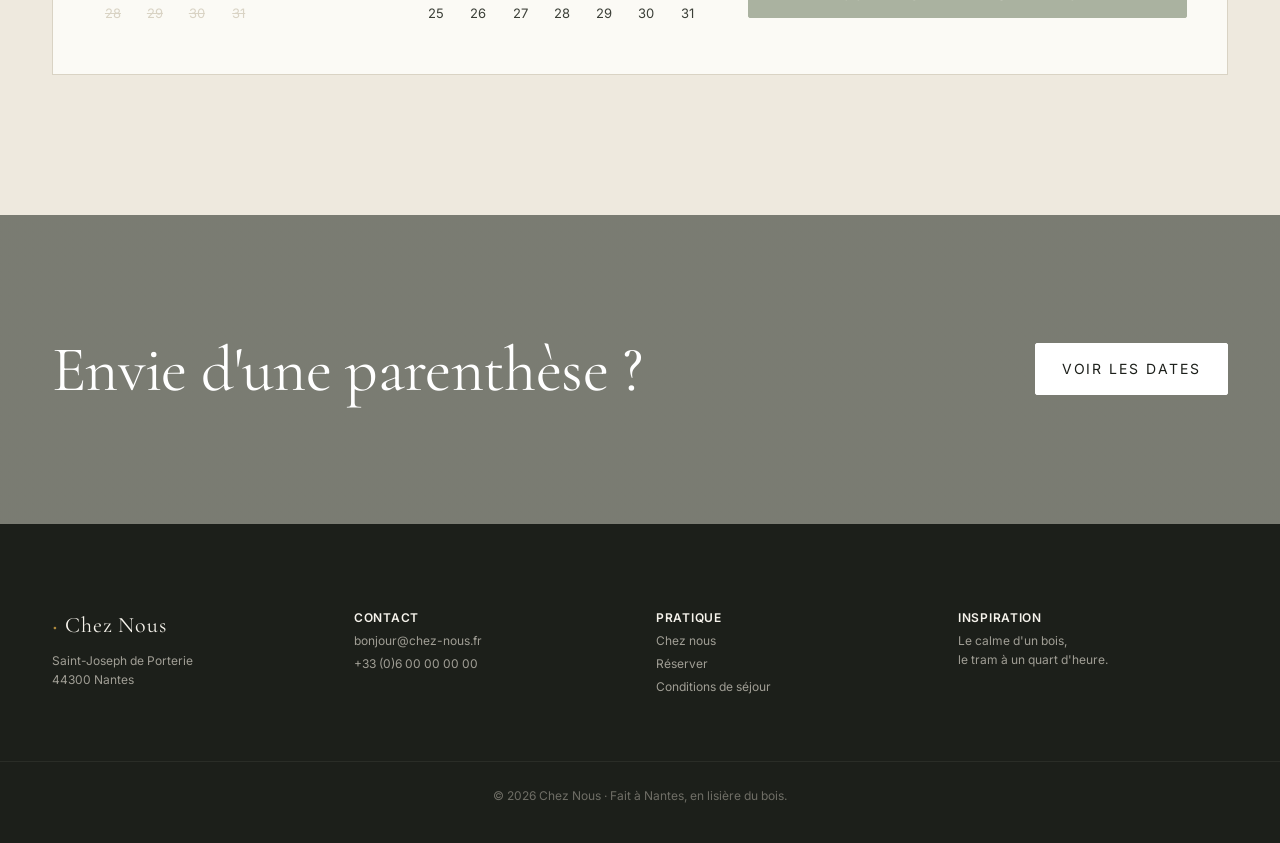
==== commit 28ca9302: "Retire mentions du petit-déjeuner et du partage de la cuisine" ====
--- a/index.html
+++ b/index.html
@@ -47,7 +47,7 @@
           <p class="lede">
             On vous ouvre notre porte, en lisière d'un bois classé
             Natura&nbsp;2000. Une chambre rien que pour vous, le reste
-            on partage&nbsp;: la terrasse, la cuisine, et les bons plans.
+            on partage&nbsp;: la terrasse et les bons plans.
           </p>
           <div class="hero-cta">
             <a href="#reserver" class="btn btn-primary">Voir les dates</a>
@@ -114,7 +114,7 @@
           </h2>
           <p class="prose">
             Une chambre vous est entièrement réservée, avec sa propre
-            salle d'eau. La cuisine, le salon, la terrasse&nbsp;: à
+            salle d'eau. Le salon et la terrasse&nbsp;: à
             partager, autour d'un café ou pas, c'est vous qui voyez.
             On est là si vous voulez parler du quartier, ou&nbsp;invisibles
             si vous voulez souffler.
@@ -290,8 +290,7 @@
           <p class="eyebrow center">Réserver</p>
           <h2 class="display center">Choisissez vos dates.</h2>
           <p class="prose center">
-            Deux nuits minimum. Petit-déjeuner offert le premier matin
-            (croissants de la boulangerie d'à côté, on s'occupe&nbsp;de tout).
+            Deux nuits minimum.
           </p>
 
           <div class="booking-shell">
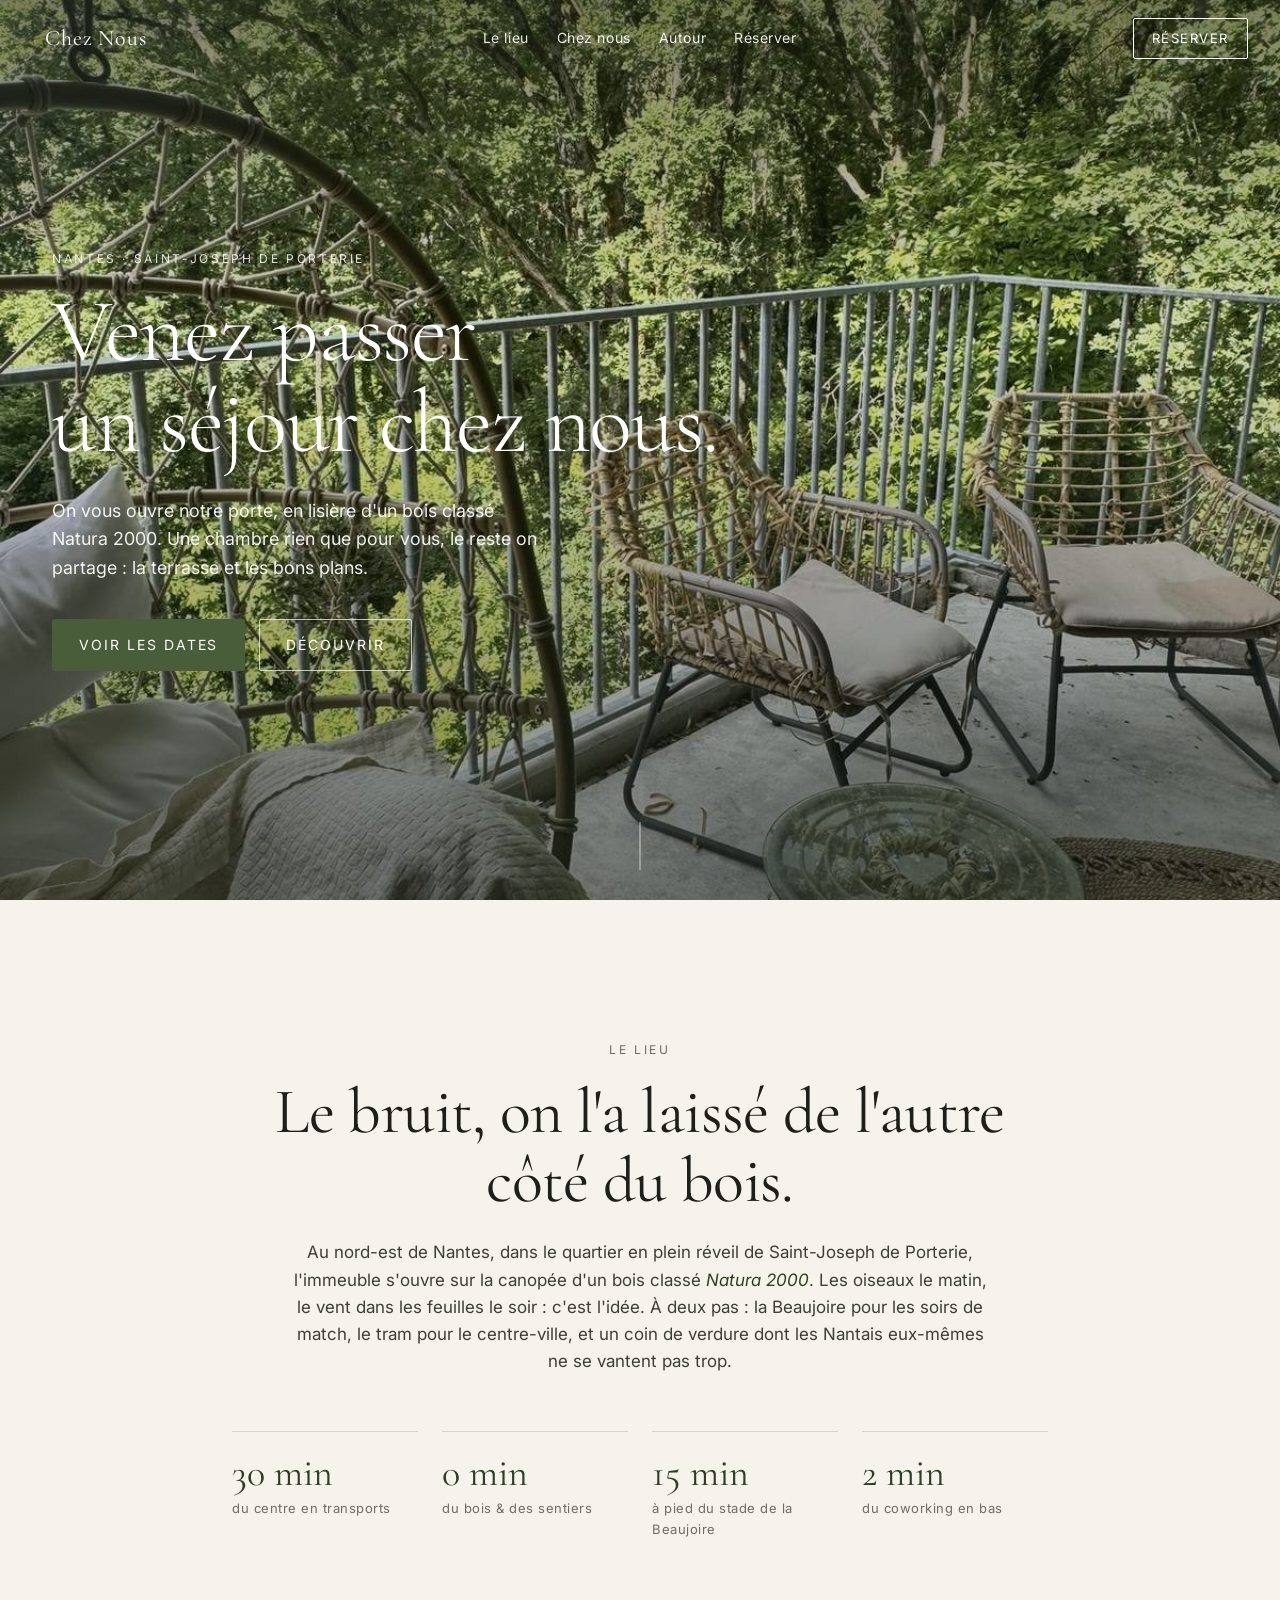
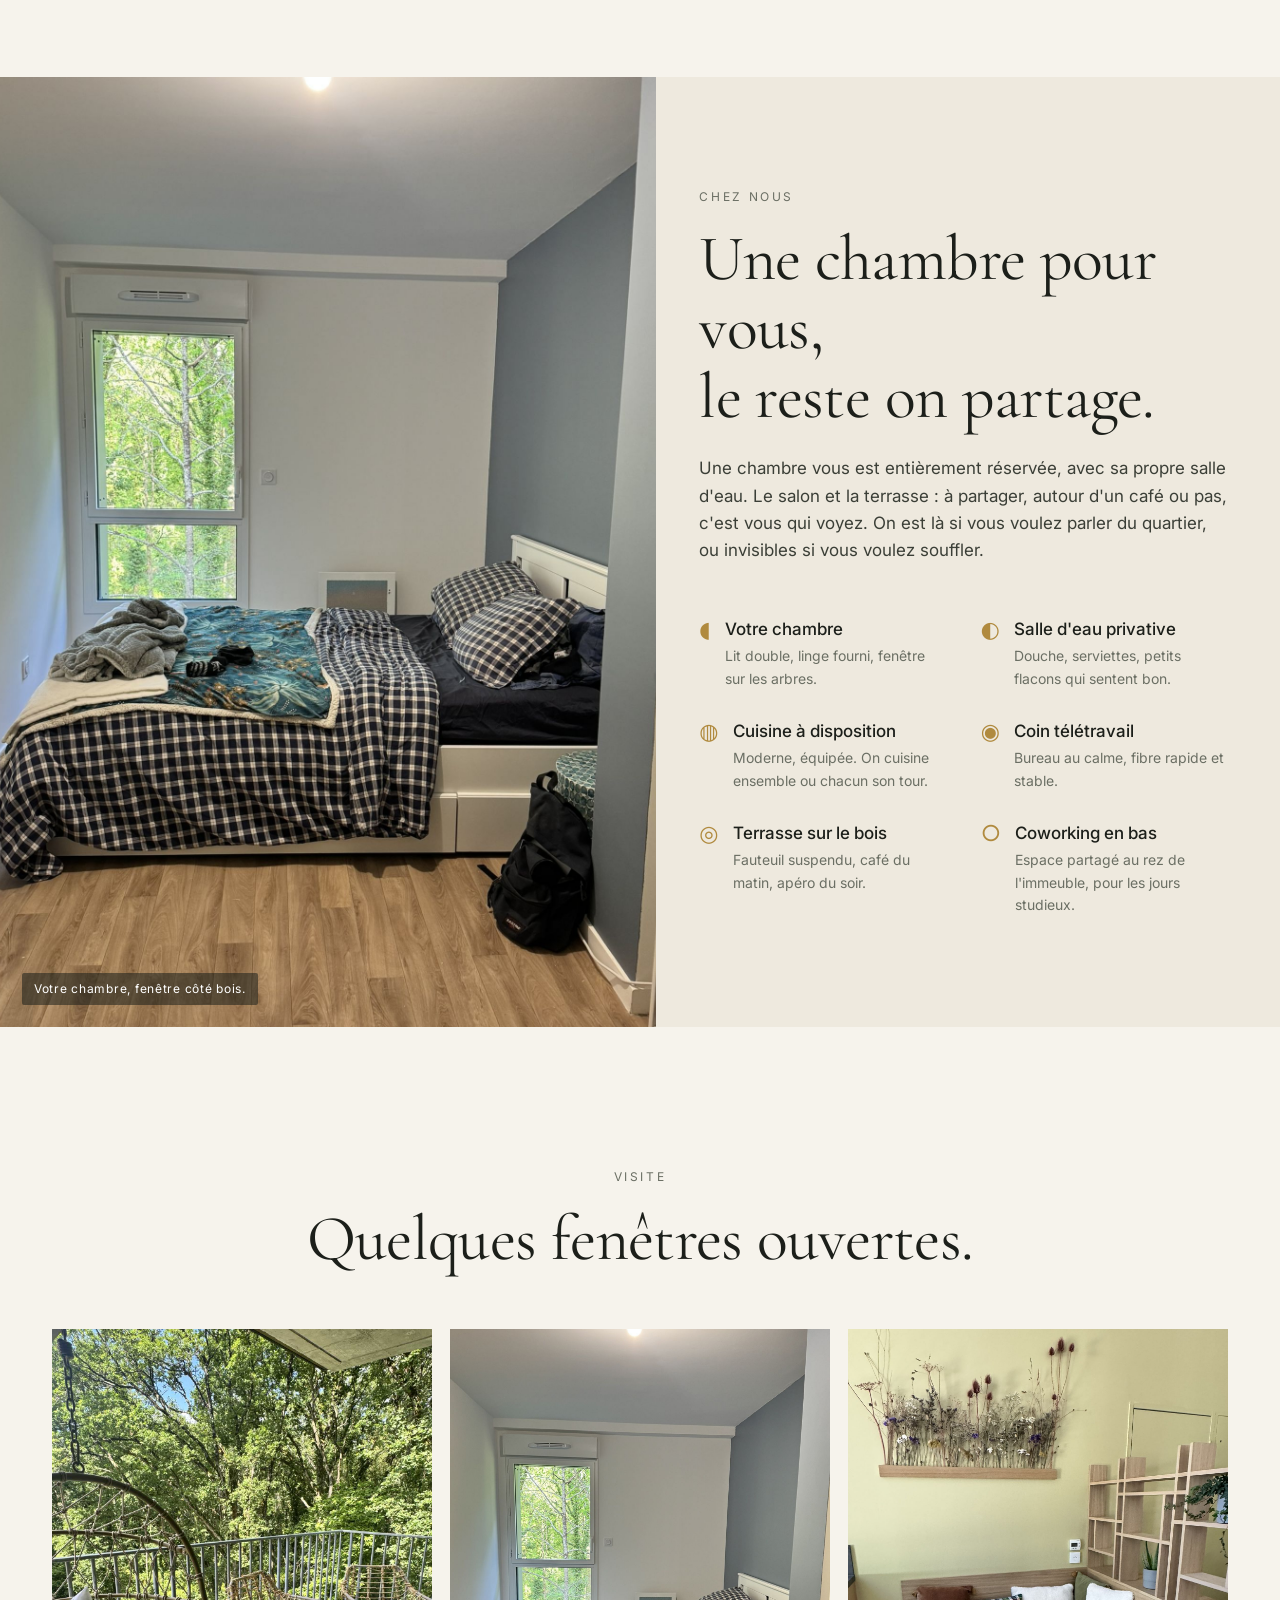
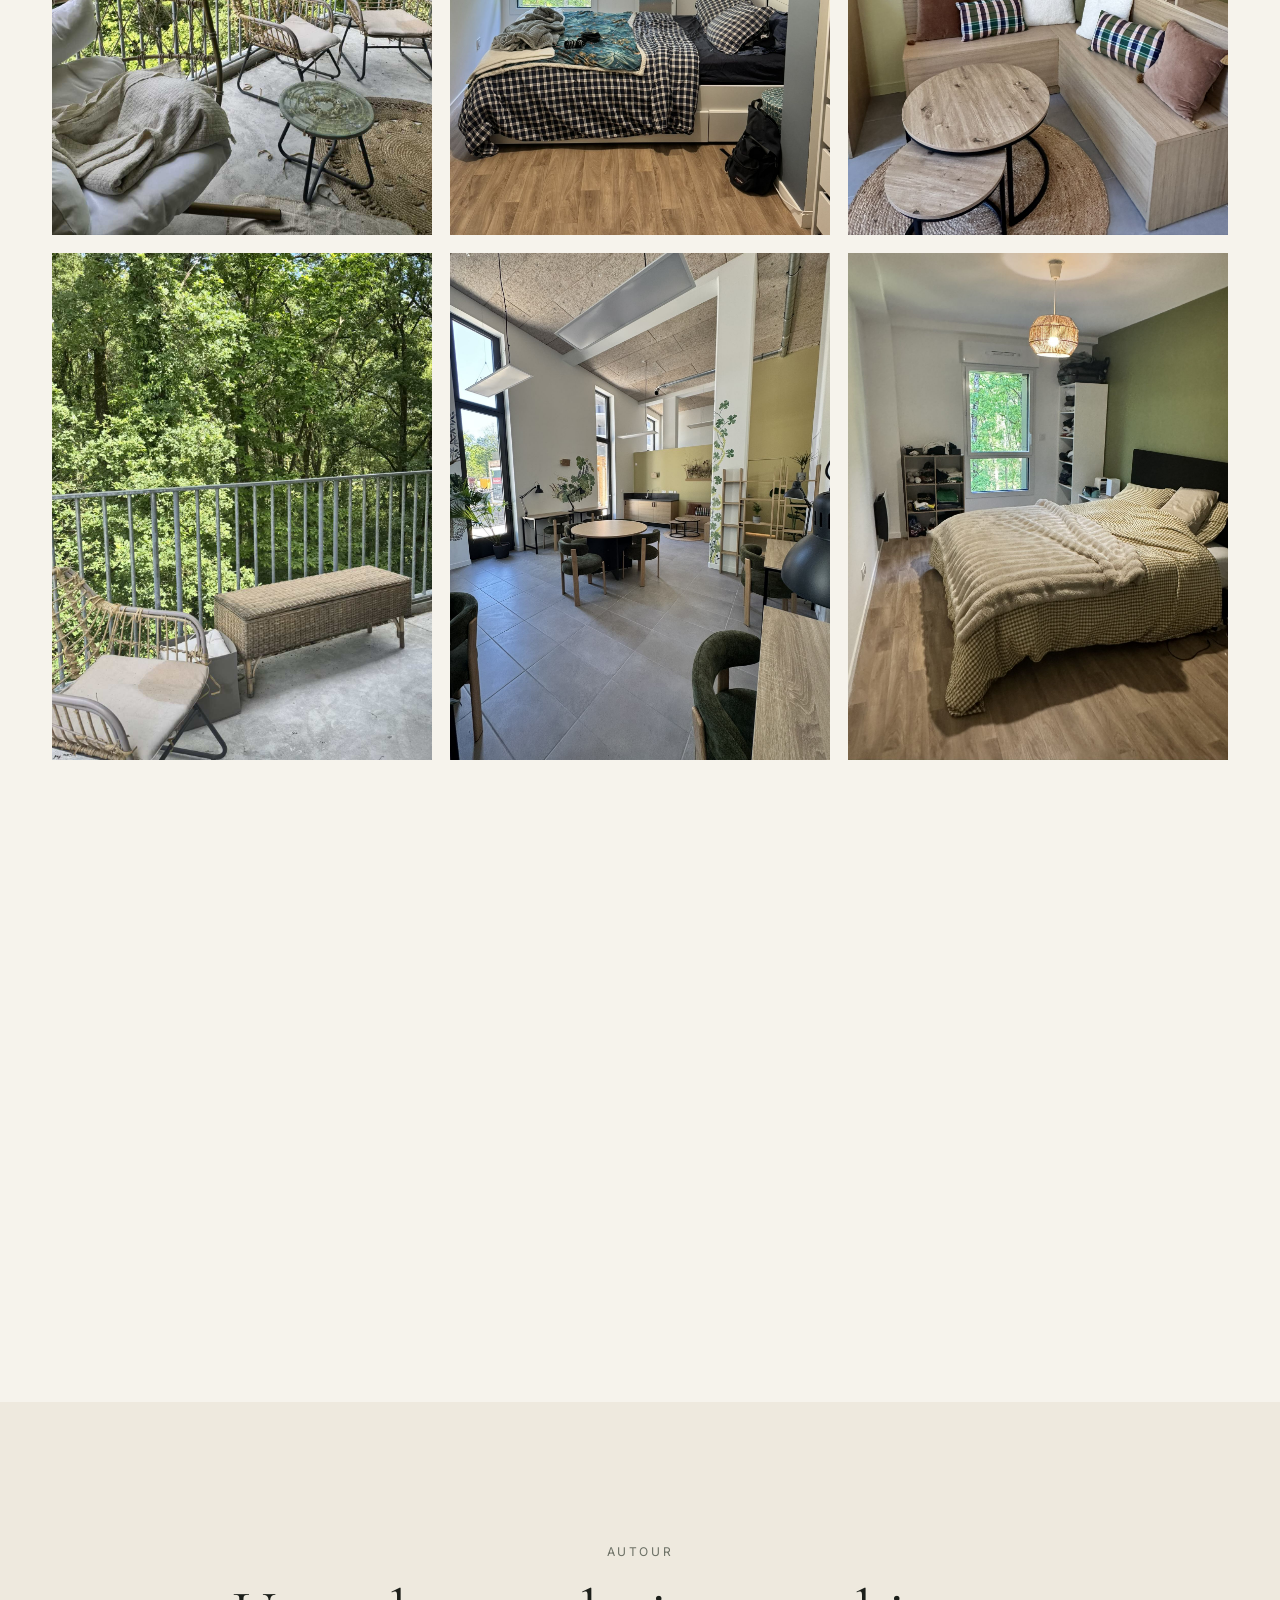
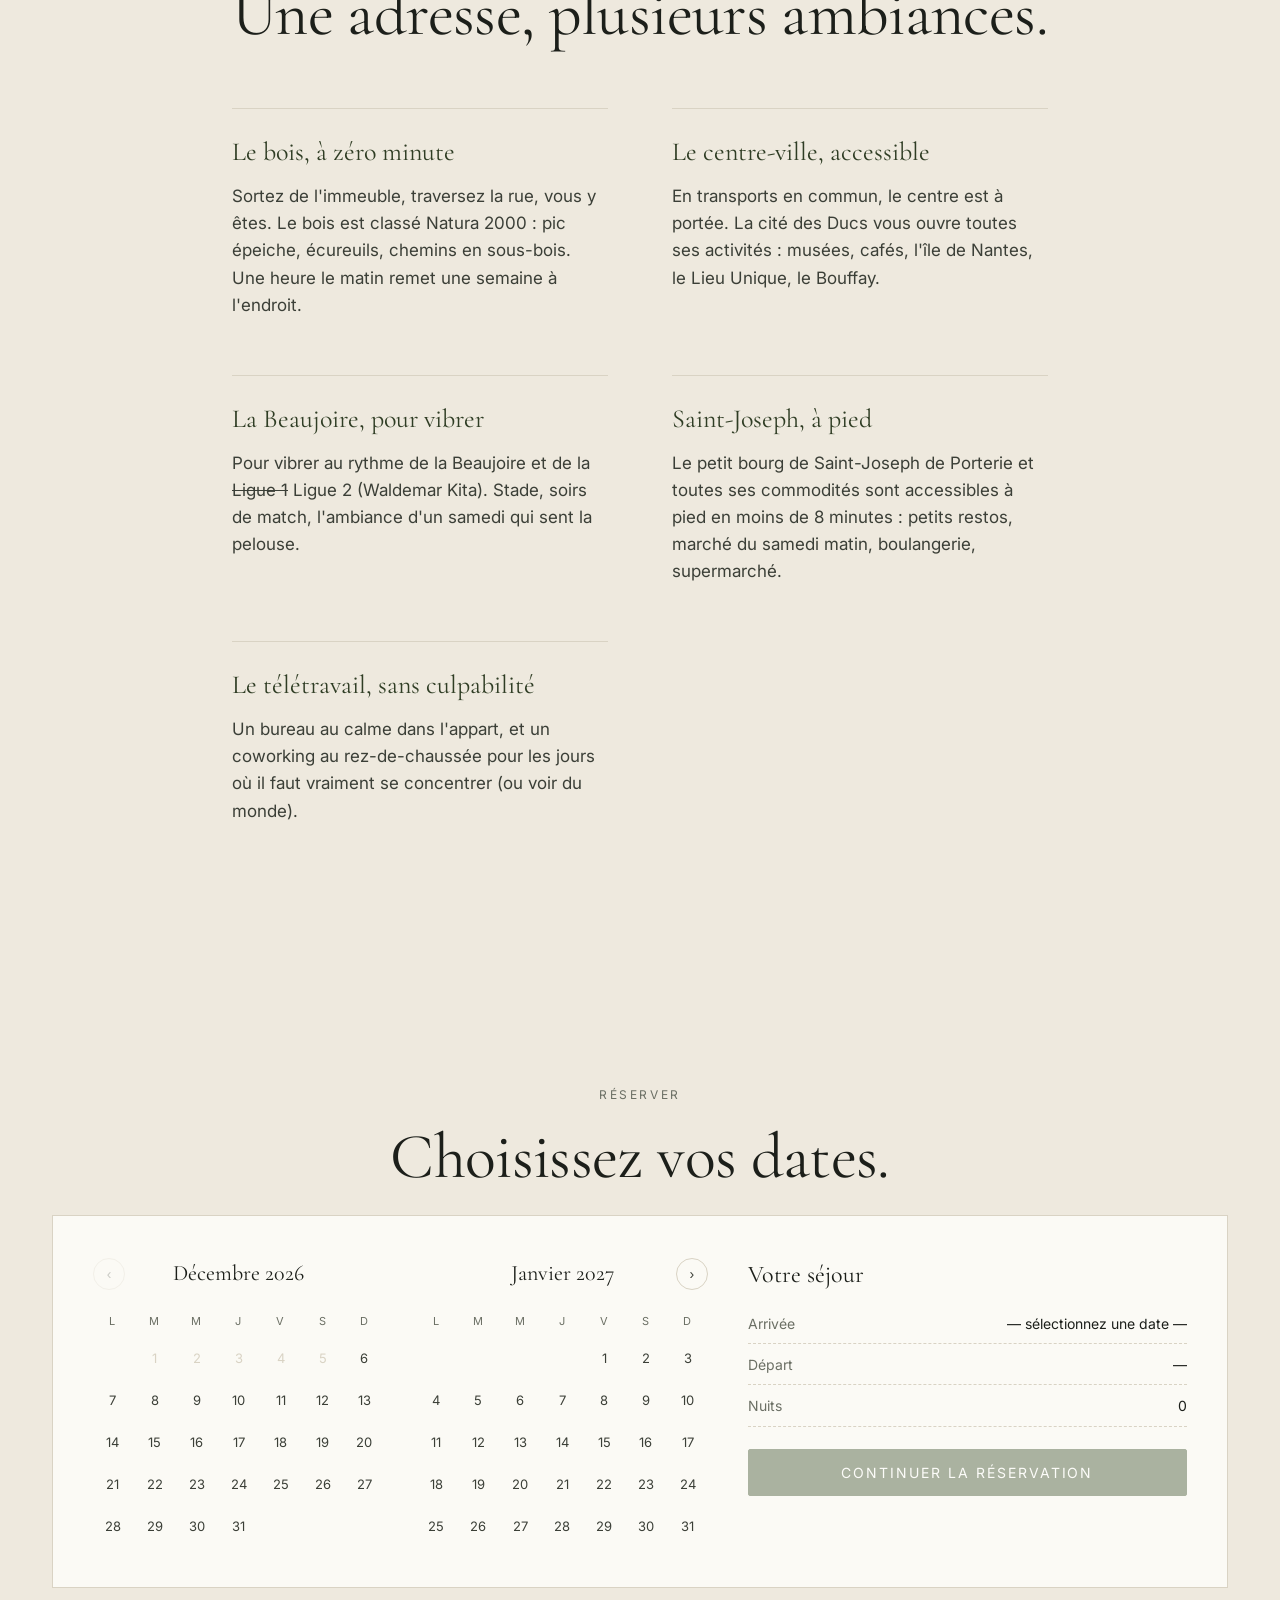
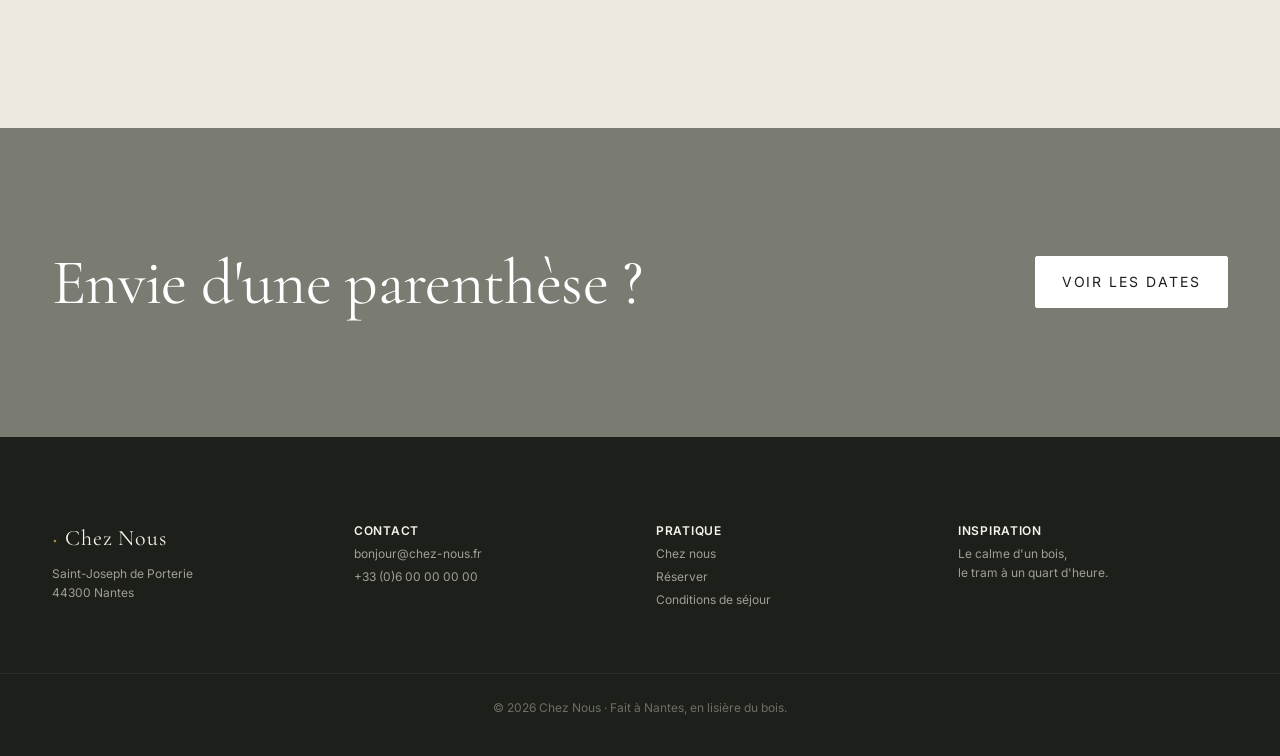
==== commit 8487ae69: "Retire mention petit-déj offert et minimum 2 nuits" ====
--- a/index.html
+++ b/index.html
@@ -289,9 +289,6 @@
         <div class="container">
           <p class="eyebrow center">Réserver</p>
           <h2 class="display center">Choisissez vos dates.</h2>
-          <p class="prose center">
-            Deux nuits minimum.
-          </p>
 
           <div class="booking-shell">
             <div class="calendar" id="calendar" aria-label="Calendrier de disponibilité"></div>
@@ -311,10 +308,6 @@
                   <dd id="sum-nights">0</dd>
                 </div>
               </dl>
-              <p class="tiny">
-                Petit-dej' offert le premier matin.
-              </p>
-
               <form class="booking-form" id="booking-form" novalidate>
                 <button type="submit" class="btn btn-primary btn-block" disabled id="submit-btn">
                   Continuer la réservation
--- a/styles.css
+++ b/styles.css
@@ -916,6 +916,10 @@
   gap: 6px;
   margin-top: 12px;
 }
+.arrival-time[hidden],
+.travel-ticket[hidden] {
+  display: none;
+}
 .arrival-time input {
   padding: 10px 12px;
   border: 1px solid var(--line);
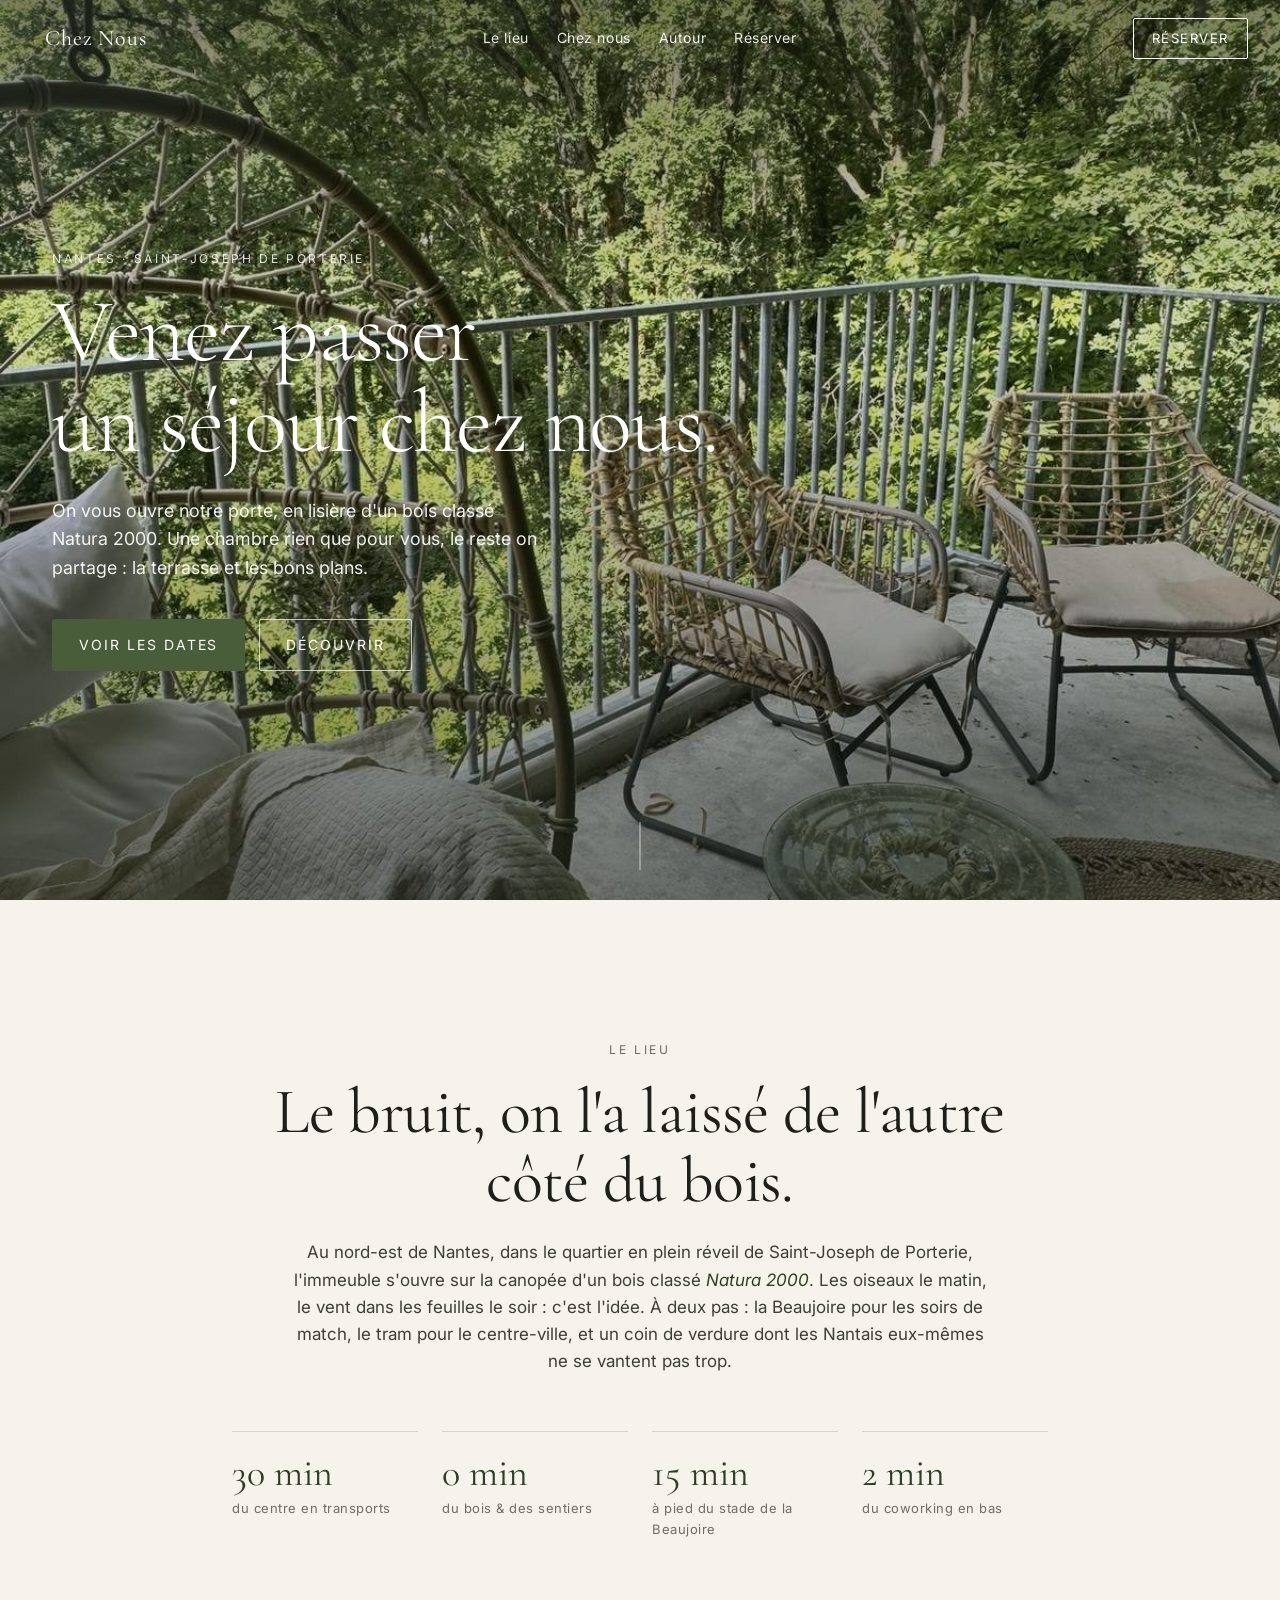
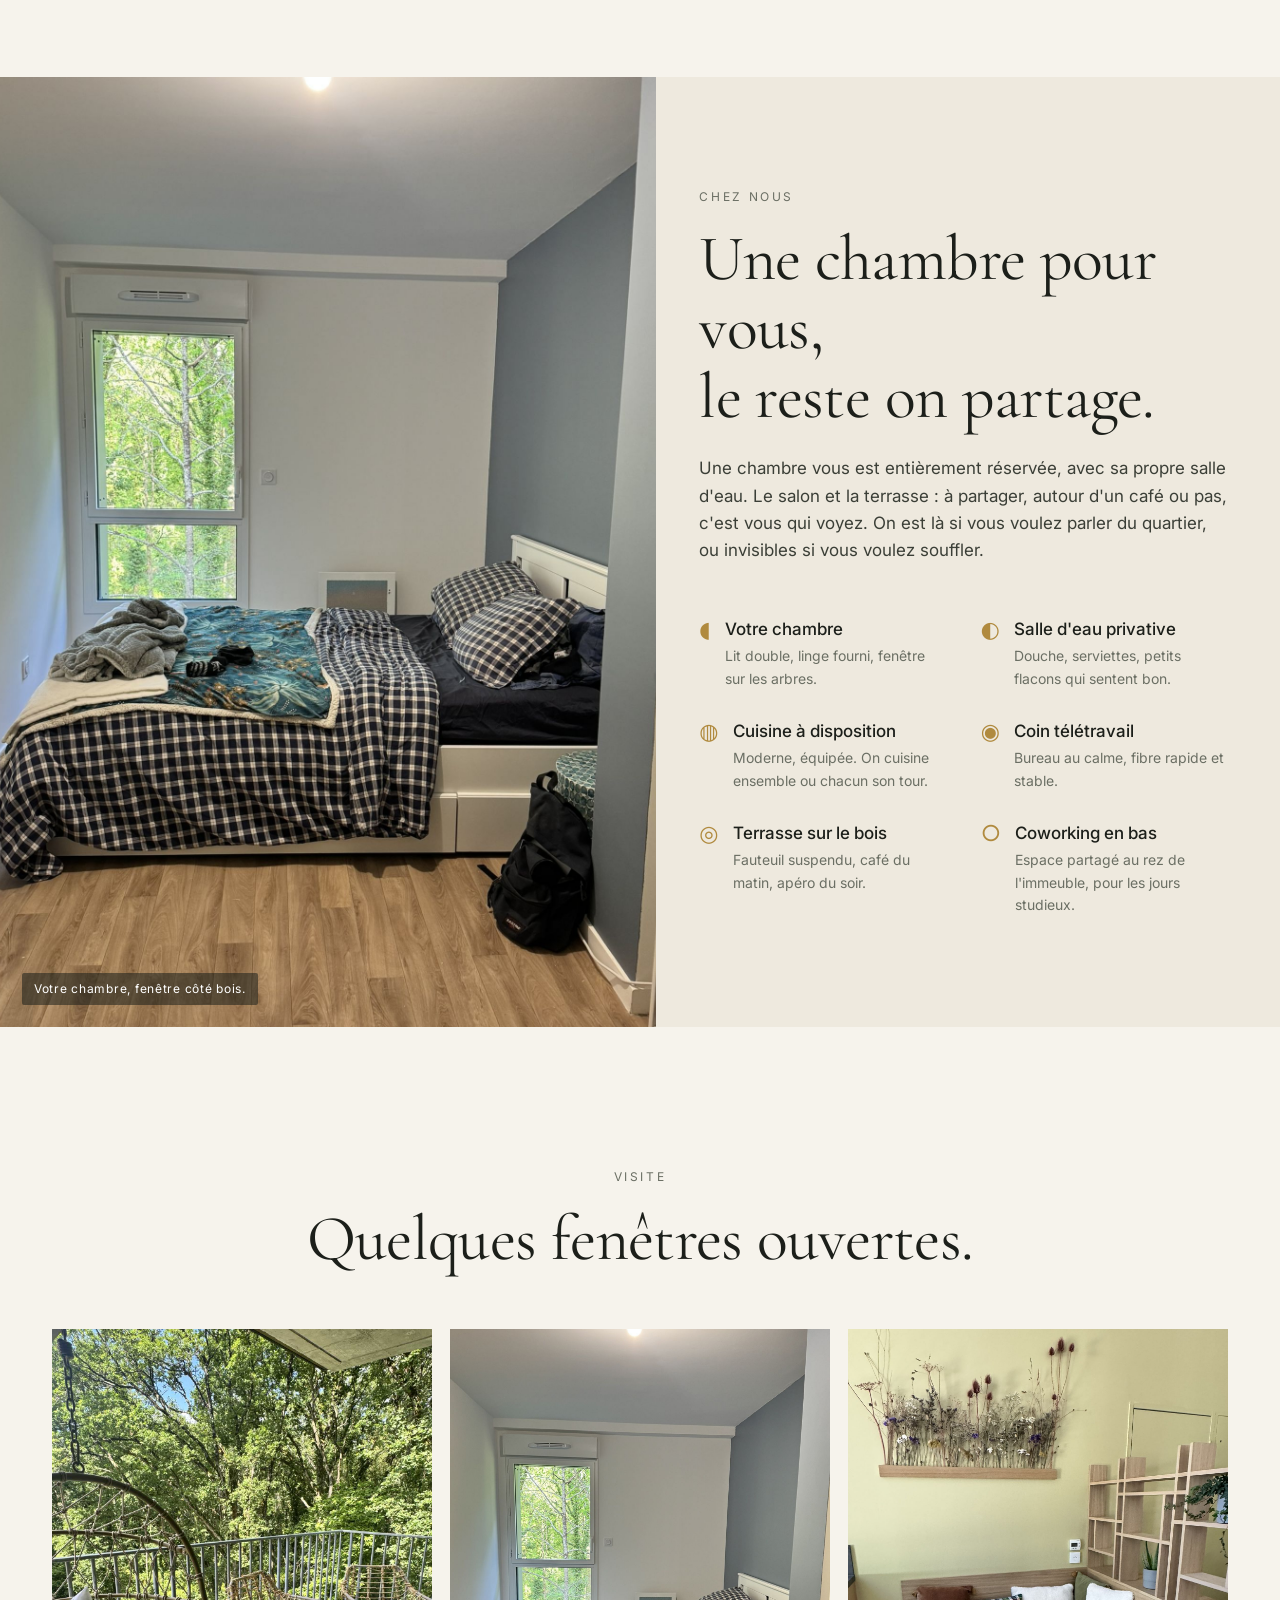
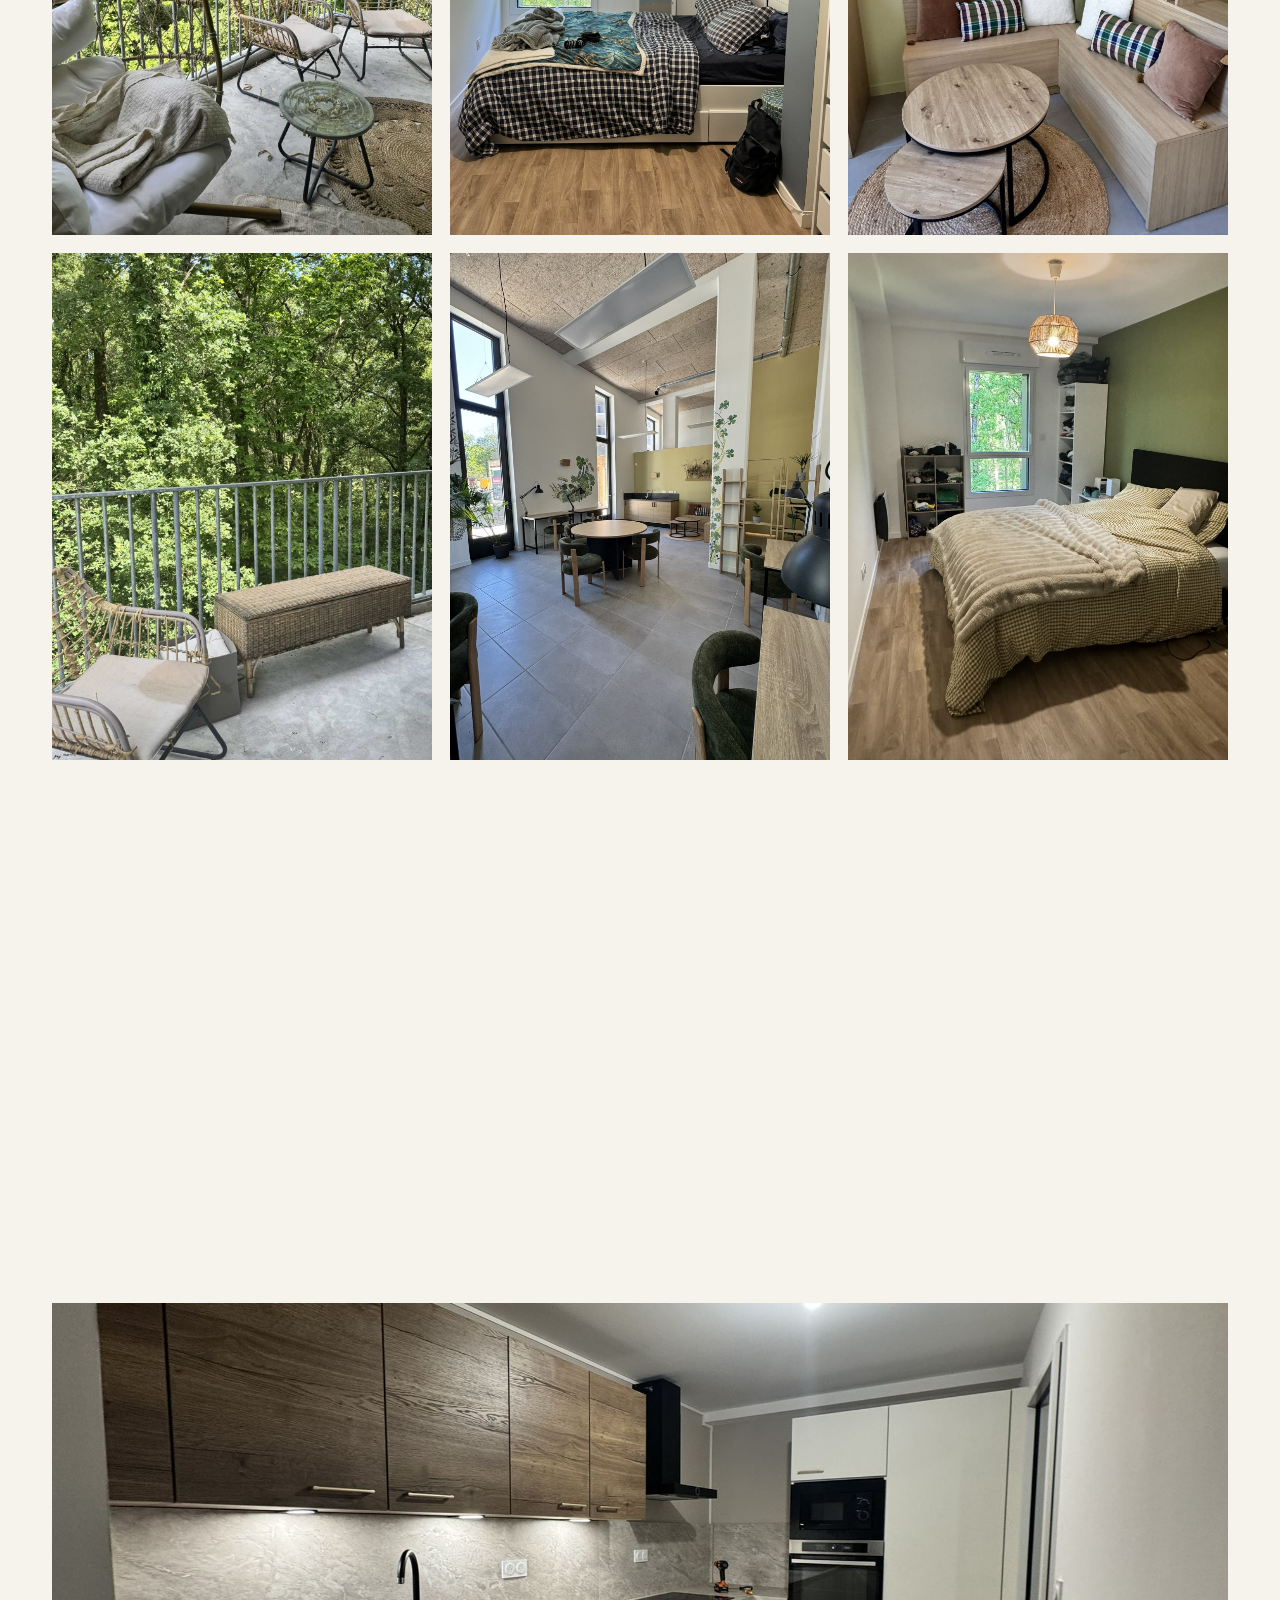
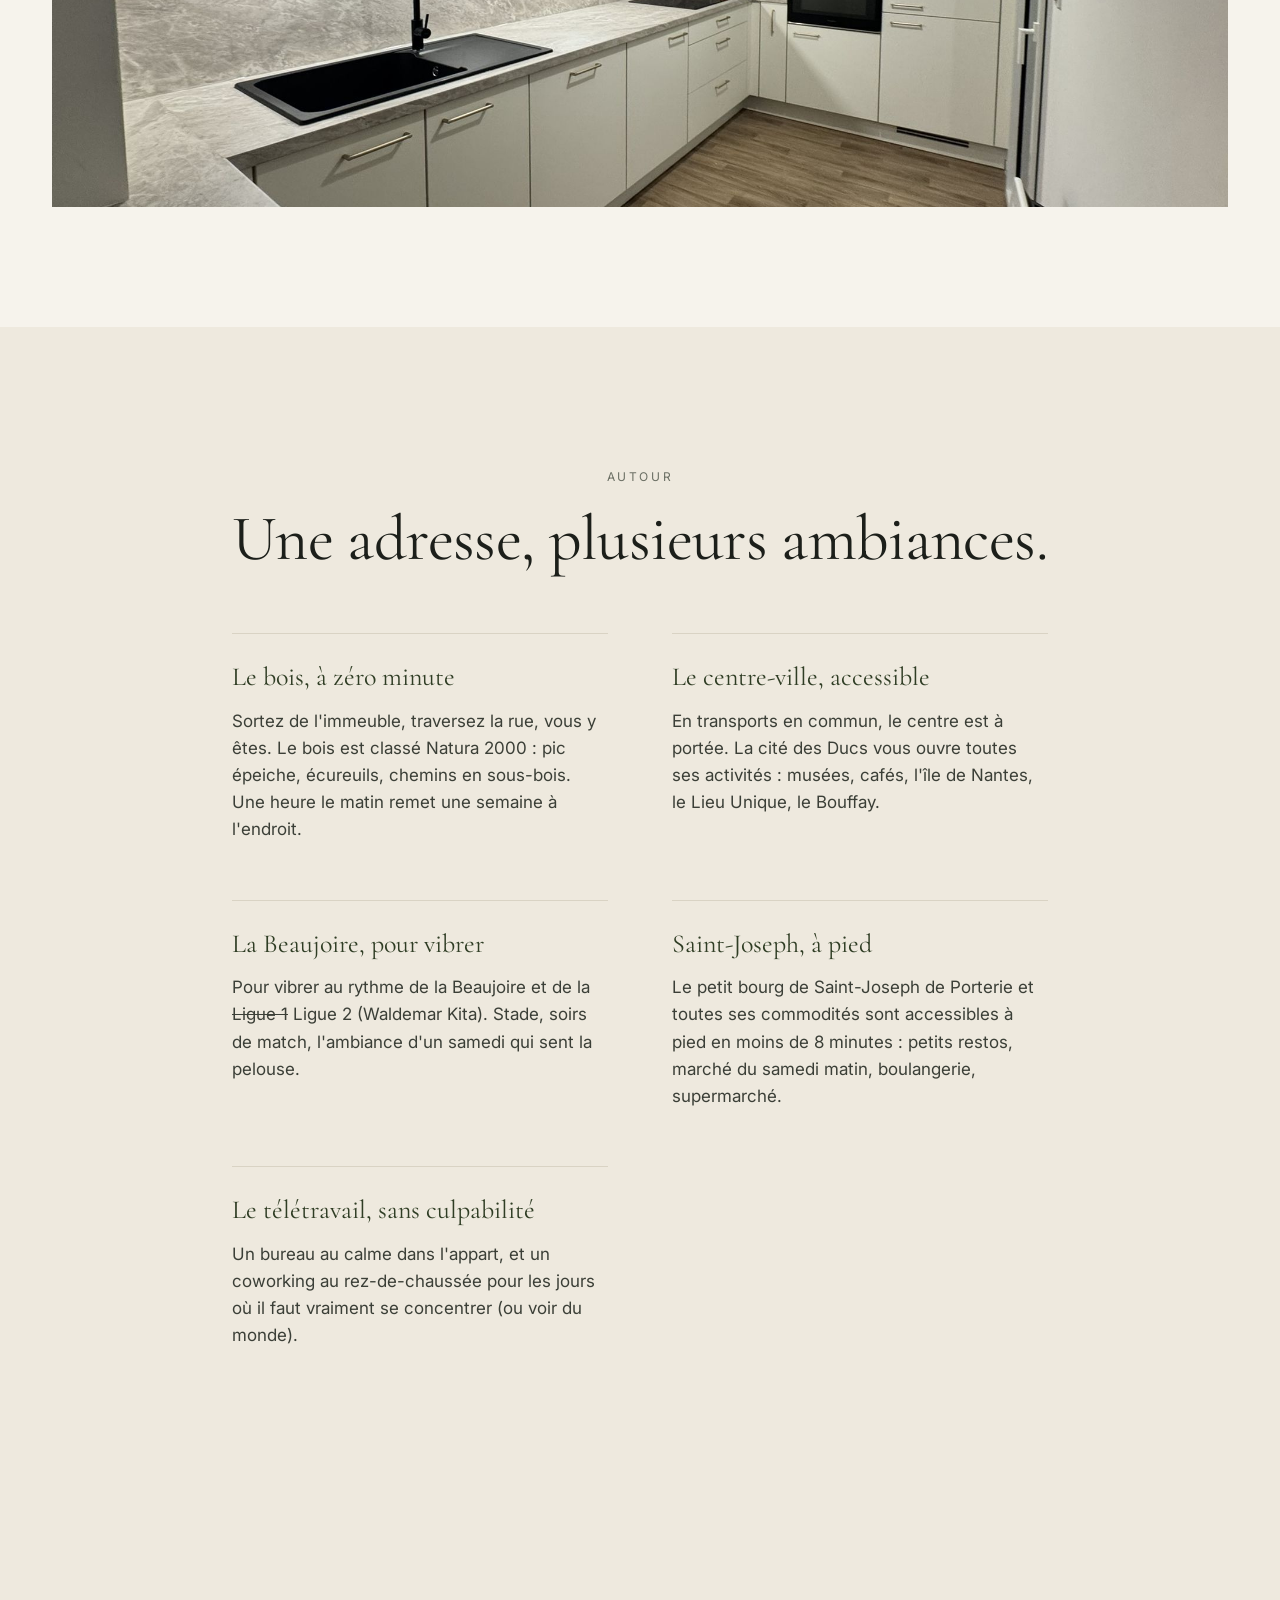
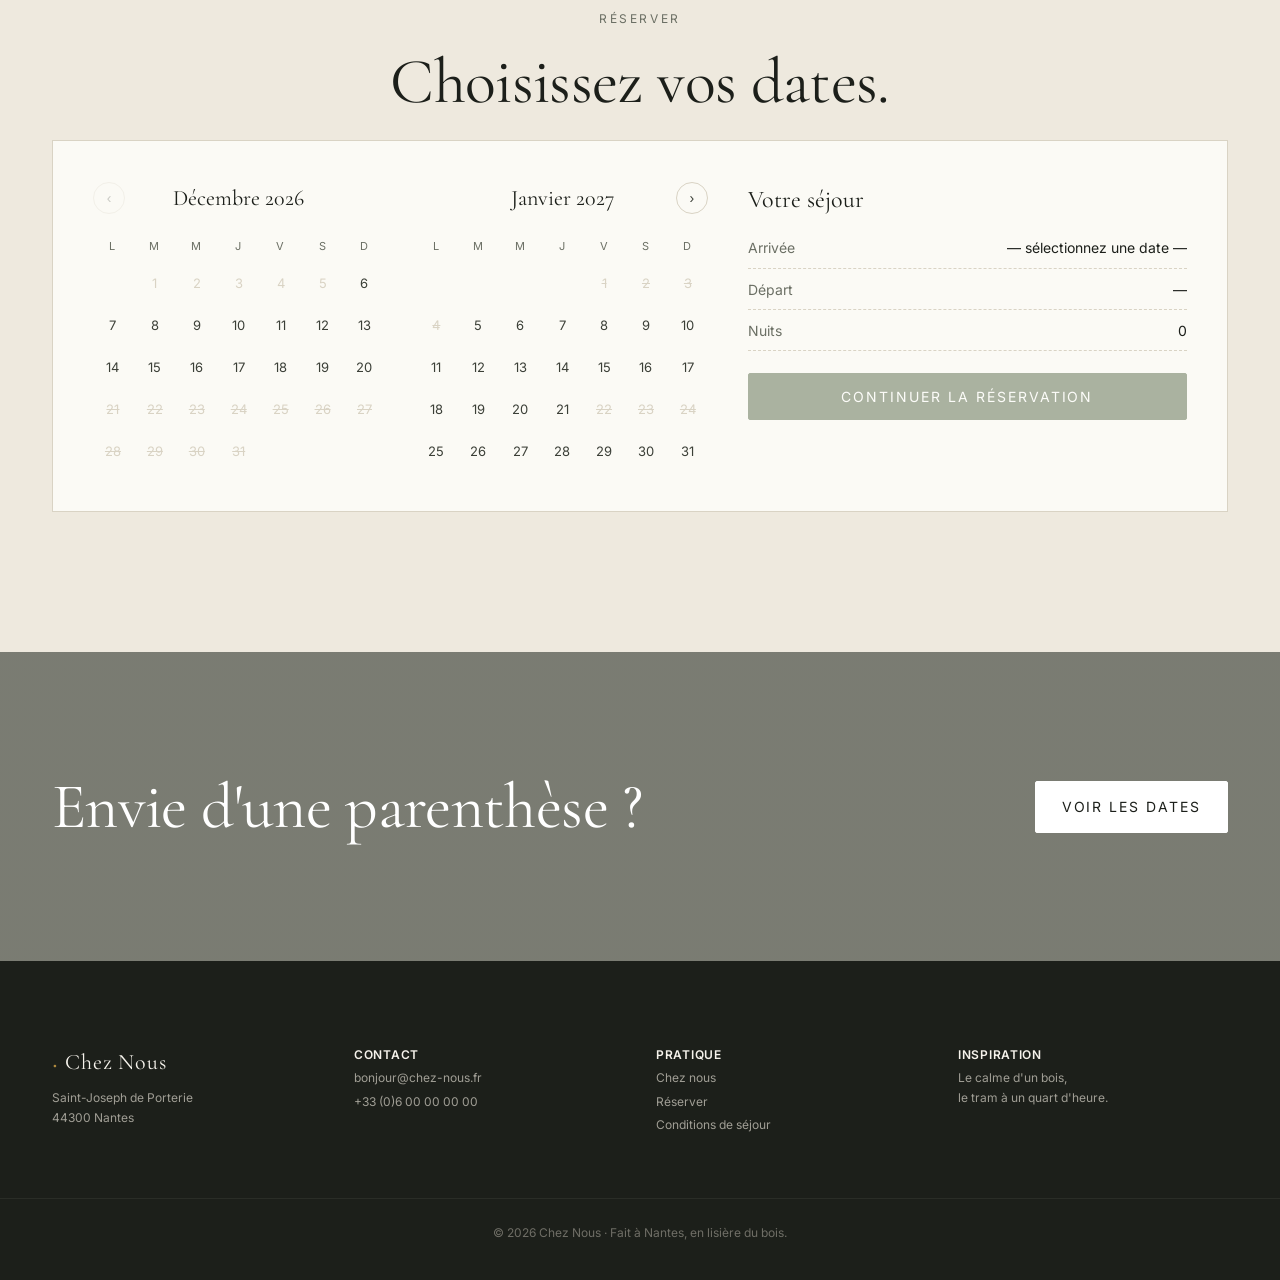
==== commit 0c28c8e5: "Ajoute bureau, coin lecture et terrasse à la galerie + nouvelles indisponibilités Photos : bureau.jp" ====
--- a/index.html
+++ b/index.html
@@ -220,6 +220,30 @@
               onerror="this.onerror=null;this.src='https://images.unsplash.com/photo-1505691938895-1758d7feb511?auto=format&fit=crop&w=1200&q=70';"
             />
           </figure>
+          <figure>
+            <img
+              src="images/bureau.jpg"
+              alt="Le bureau, coin télétravail avec écran et fauteuil"
+              loading="lazy"
+              onerror="this.onerror=null;this.src='https://images.unsplash.com/photo-1505577058444-a3dab90d4253?auto=format&fit=crop&w=1200&q=70';"
+            />
+          </figure>
+          <figure>
+            <img
+              src="images/coin-lecture.jpg"
+              alt="Coin lecture, pouf, bibliothèque verte et cadres végétaux"
+              loading="lazy"
+              onerror="this.onerror=null;this.src='https://images.unsplash.com/photo-1505691938895-1758d7feb511?auto=format&fit=crop&w=1200&q=70';"
+            />
+          </figure>
+          <figure>
+            <img
+              src="images/terrasse-2.jpg"
+              alt="La terrasse, salon de jardin et tapis face au bois"
+              loading="lazy"
+              onerror="this.onerror=null;this.src='https://images.unsplash.com/photo-1505228395891-9a51e7e86bf6?auto=format&fit=crop&w=1400&q=70';"
+            />
+          </figure>
           <figure class="feature">
             <img
               src="images/cuisine.jpg"
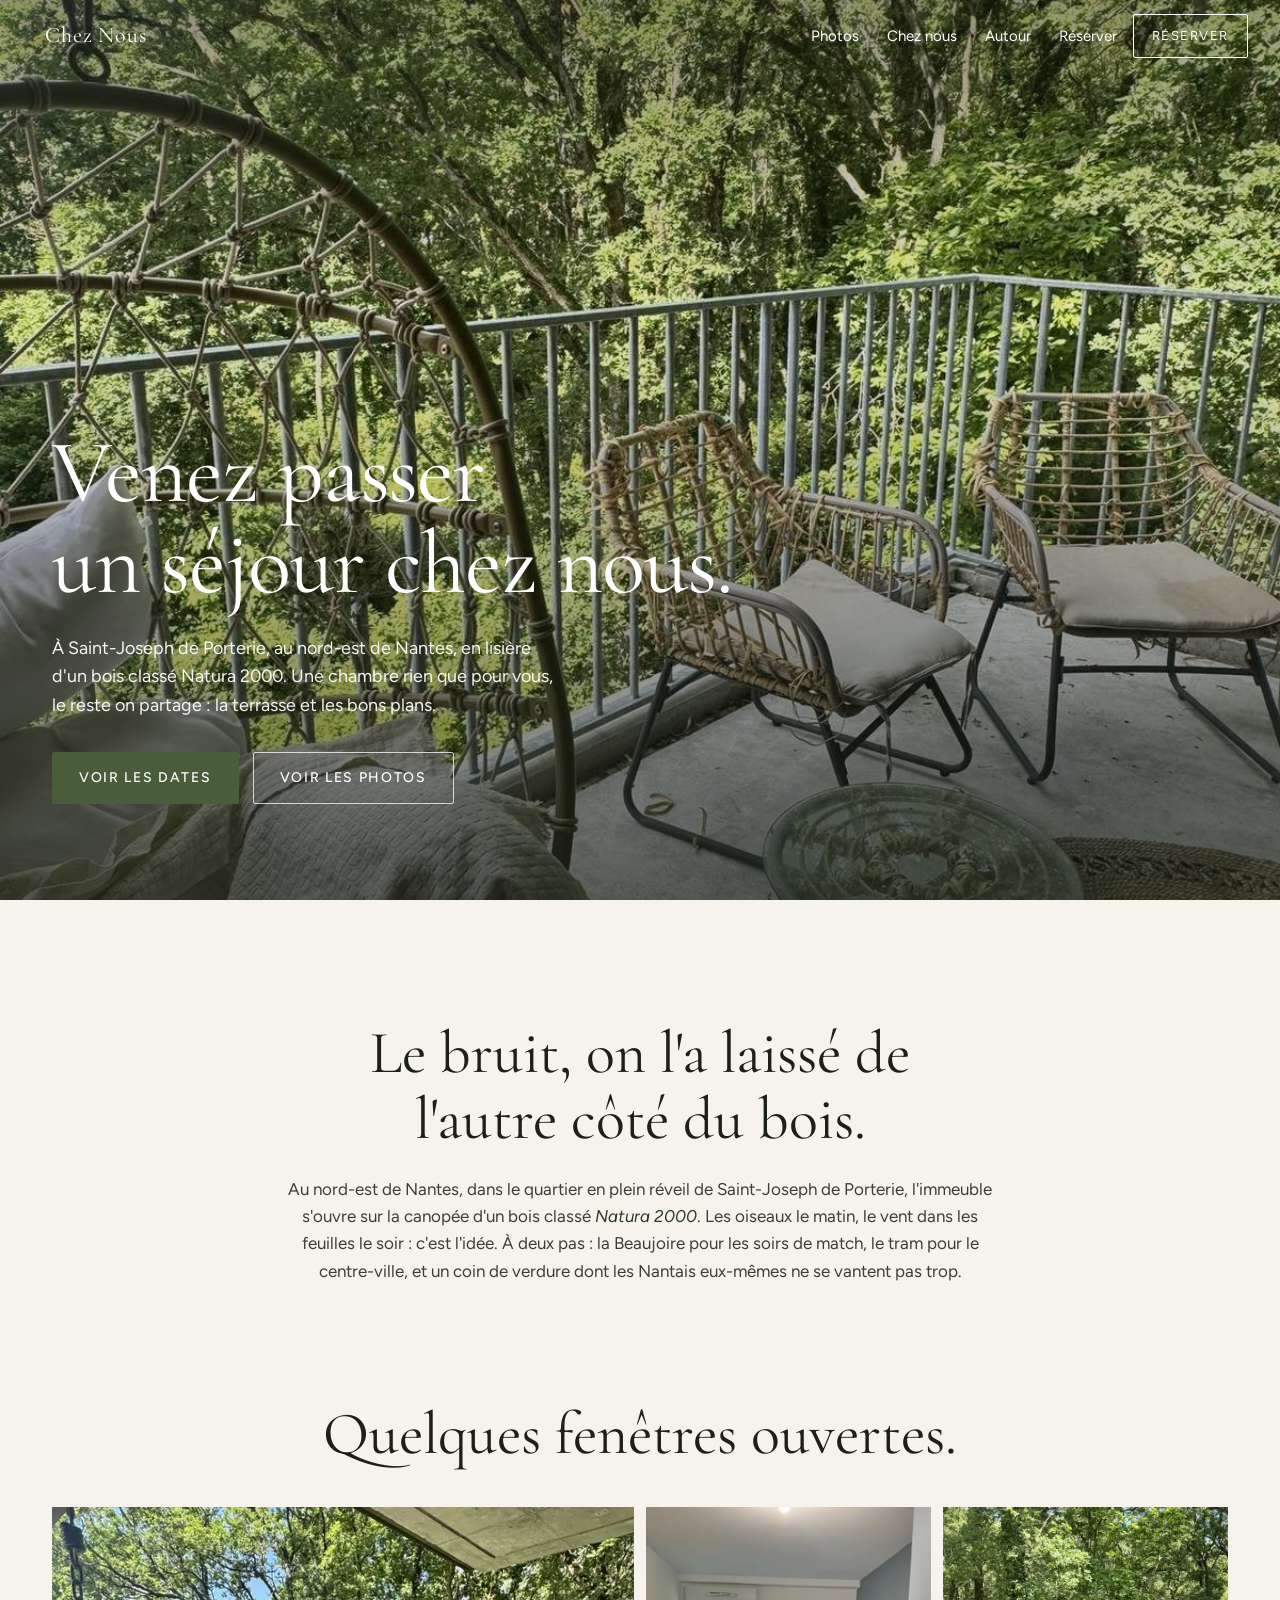
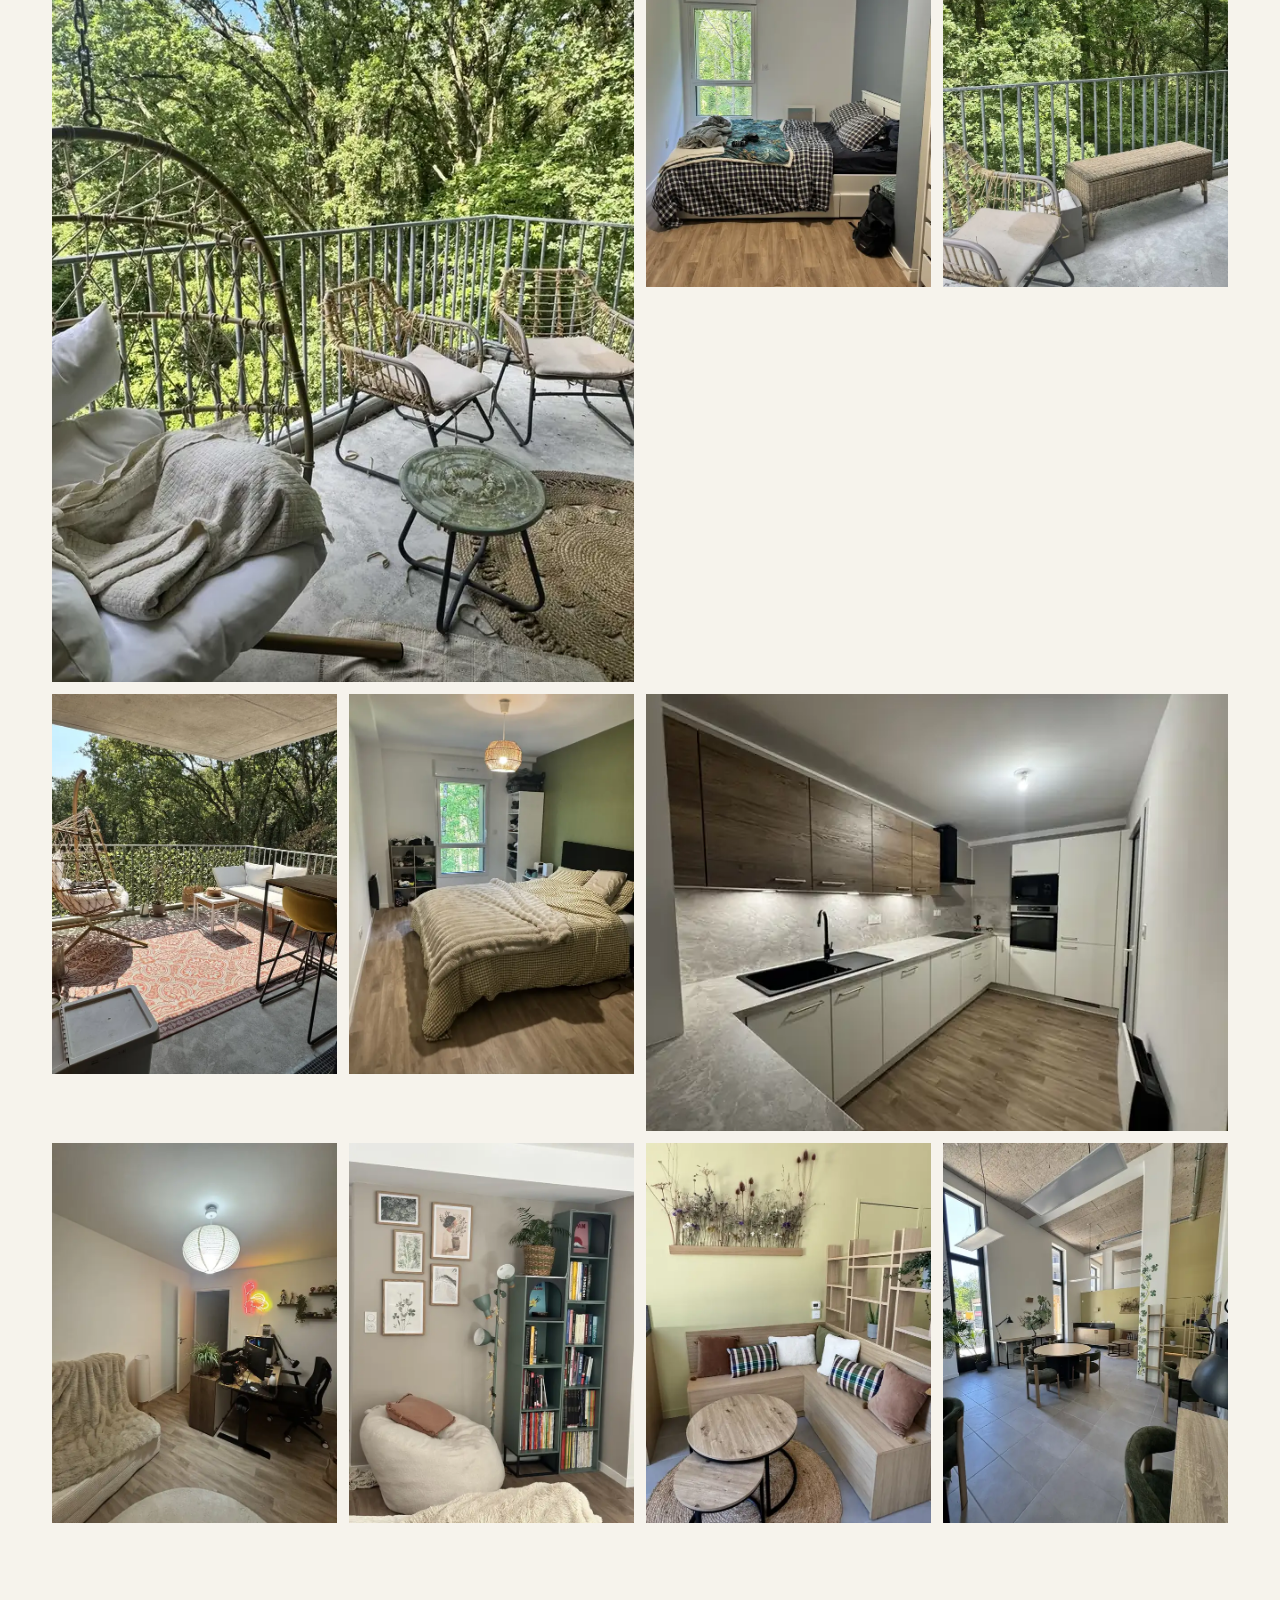
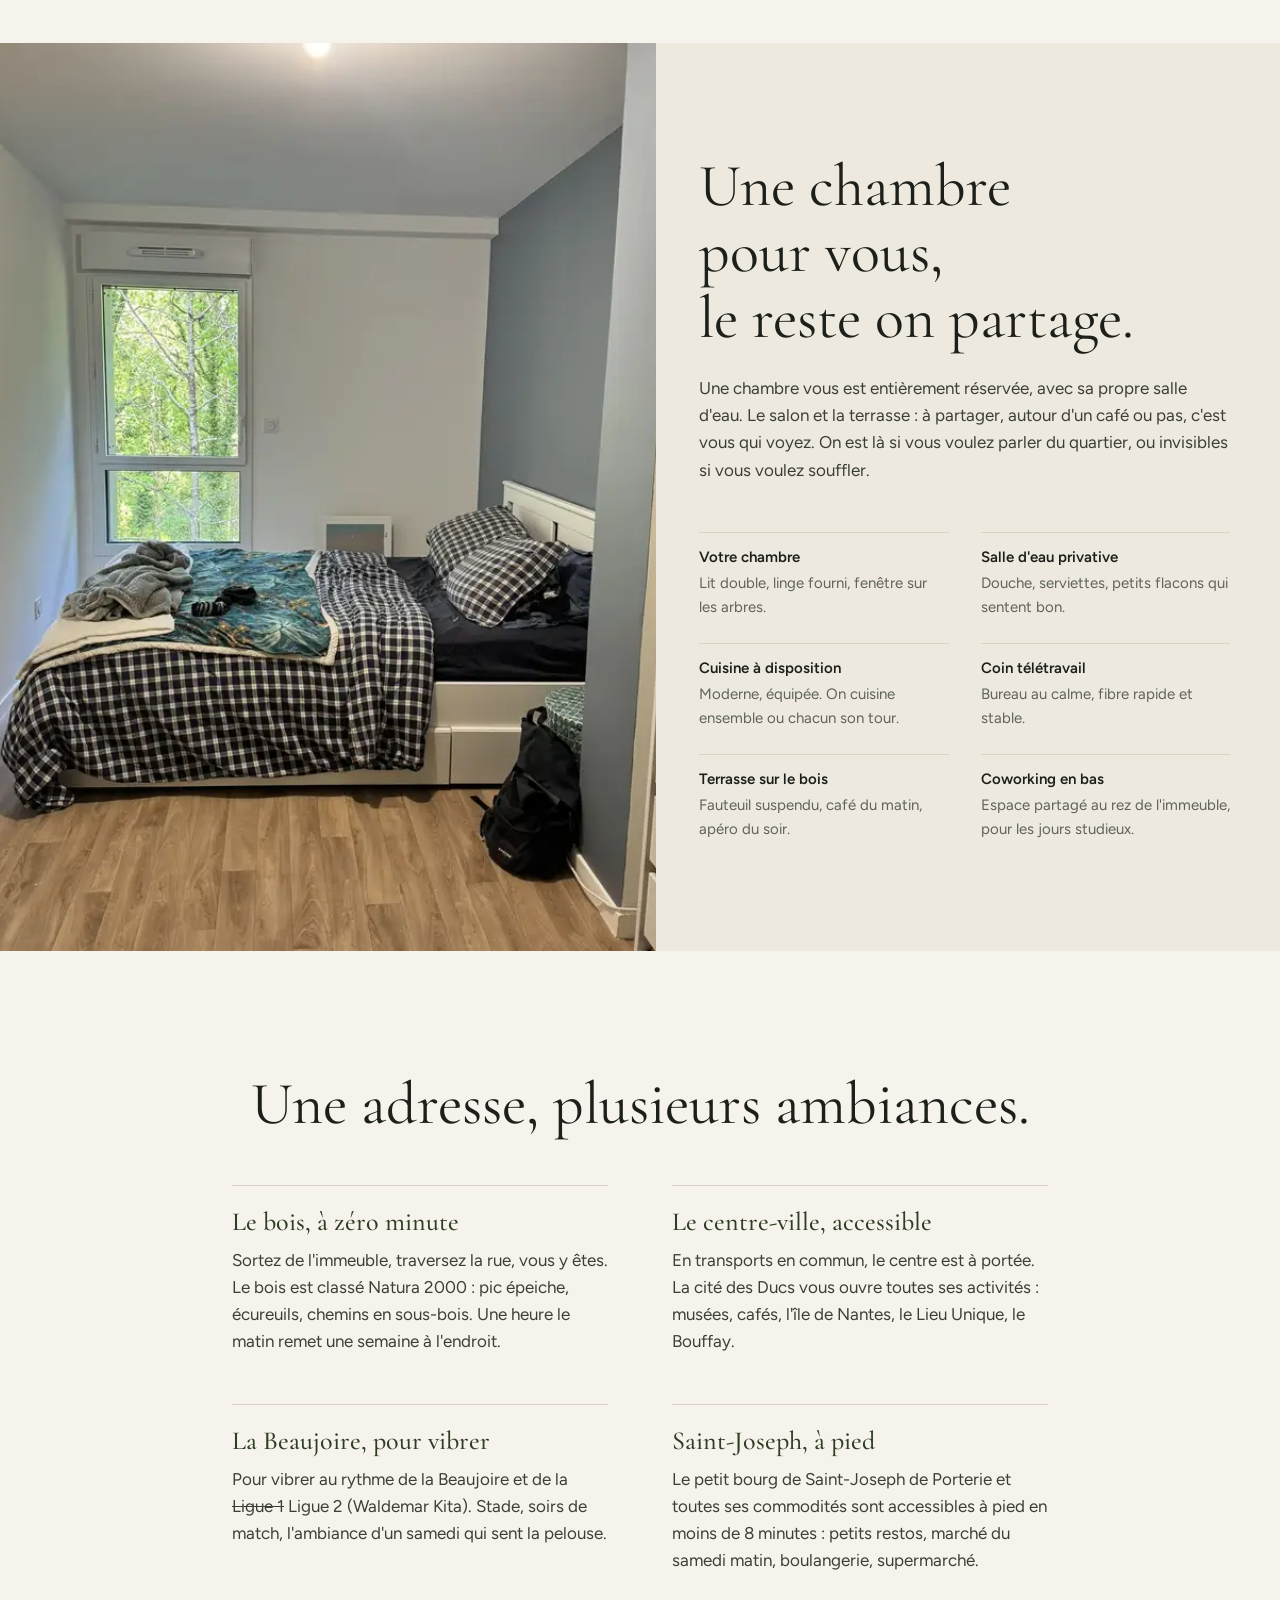
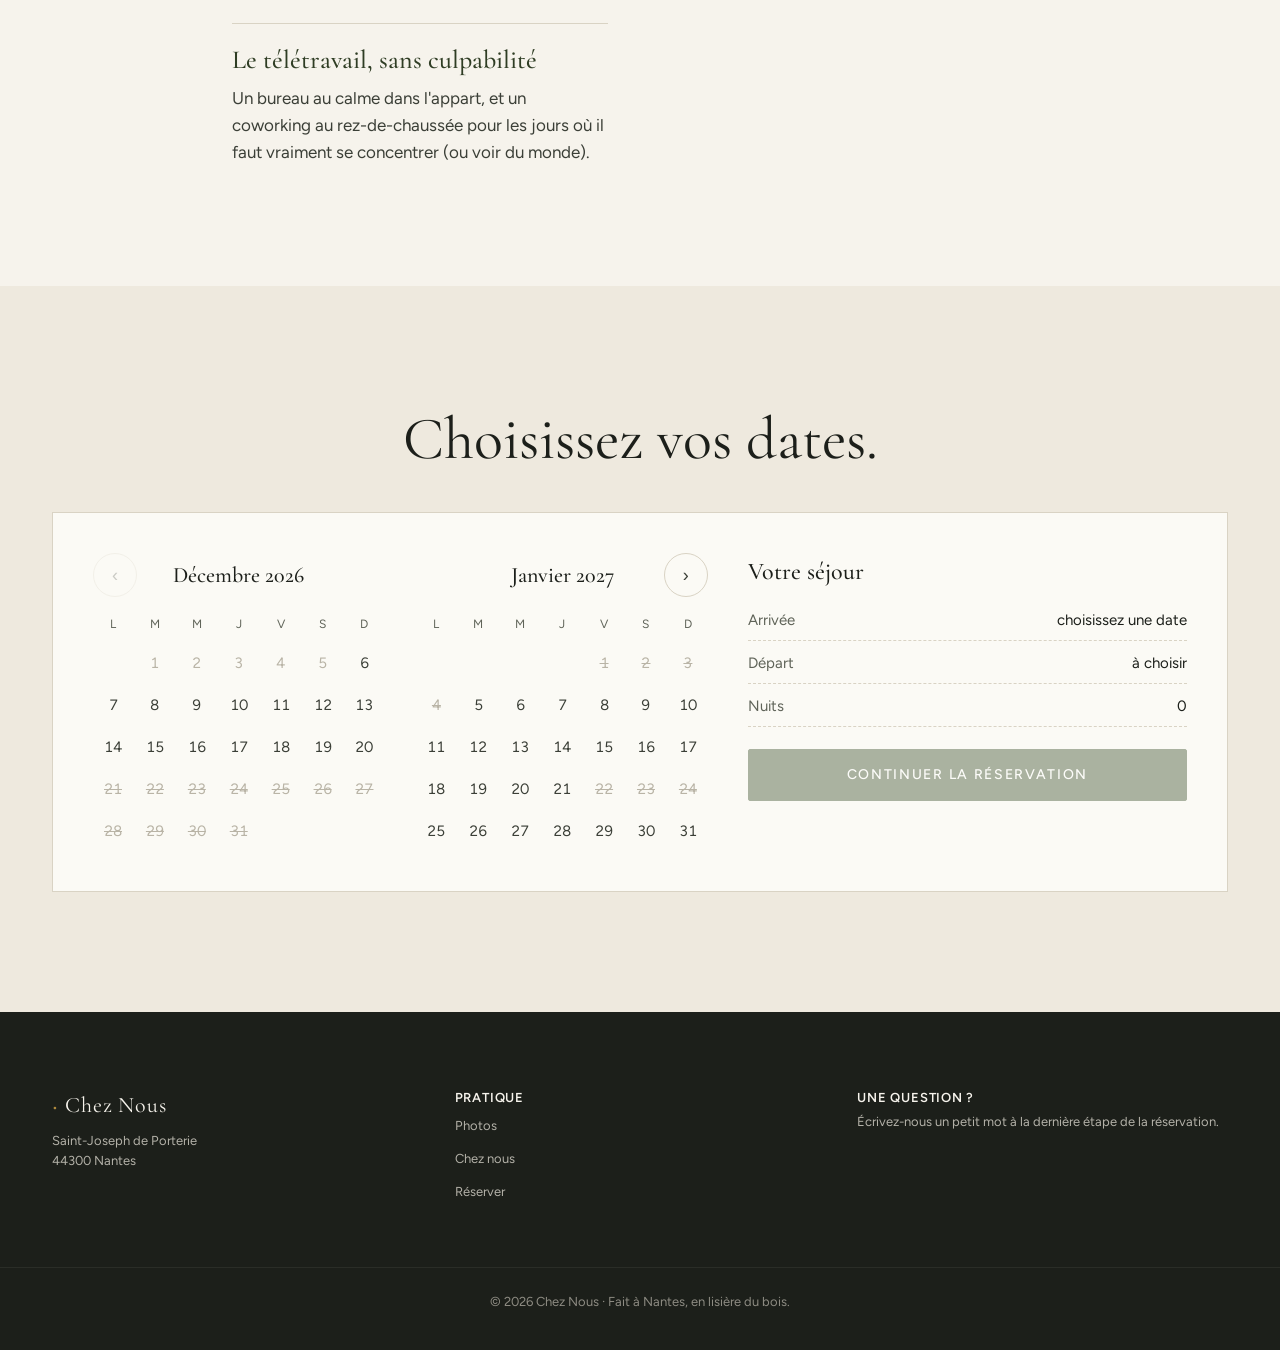
==== commit 21565b7a: "Refonte : calendrier unique, réservation par mail honnête, galerie avec visionneuse, mobile et acces" ====
--- a/index.html
+++ b/index.html
@@ -6,27 +6,48 @@
     <title>Chez Nous · Une parenthèse verte aux portes de Nantes</title>
     <meta
       name="description"
-      content="Séjour chez l'habitant au nord-est de Nantes, en lisière d'un bois Natura 2000. Une chambre rien que pour vous, salle d'eau privative, grande terrasse partagée avec vue sur les arbres, cuisine moderne et coworking au pied de l'immeuble."
+      content="Séjour chez nous au nord-est de Nantes, en lisière d'un bois Natura 2000 : une chambre rien que pour vous, salle d'eau privative, grande terrasse sur les arbres."
     />
+    <!-- Site pour les proches : pas dans les moteurs de recherche -->
+    <meta name="robots" content="noindex, nofollow" />
+    <!-- Aperçu quand le lien est partagé (WhatsApp, SMS…) -->
+    <meta property="og:type" content="website" />
+    <meta property="og:locale" content="fr_FR" />
+    <meta property="og:title" content="Venez passer un séjour chez nous" />
+    <meta property="og:description" content="Une chambre pour vous en lisière d'un bois Natura 2000, aux portes de Nantes." />
+    <meta property="og:url" content="https://chez-moi-woad.vercel.app/" />
+    <meta property="og:image" content="https://chez-moi-woad.vercel.app/images/og.jpg" />
+    <meta property="og:image:width" content="1200" />
+    <meta property="og:image:height" content="630" />
+    <meta name="twitter:card" content="summary_large_image" />
+    <meta name="theme-color" content="#2f3d24" />
+    <link rel="icon" href="data:image/svg+xml,%3Csvg xmlns='http://www.w3.org/2000/svg' viewBox='0 0 32 32'%3E%3Ccircle cx='16' cy='16' r='14' fill='%234a5d3a'/%3E%3Ccircle cx='16' cy='16' r='5' fill='%23b08a3e'/%3E%3C/svg%3E" />
+    <link rel="preconnect" href="https://fonts.googleapis.com" />
+    <link rel="preconnect" href="https://fonts.gstatic.com" crossorigin />
     <link
-      href="https://fonts.googleapis.com/css2?family=Cormorant+Garamond:wght@300;400;500;600&family=Inter:wght@300;400;500;600&display=swap"
+      href="https://fonts.googleapis.com/css2?family=Cormorant+Garamond:wght@400;500&family=Figtree:wght@400;500;600&display=swap"
       rel="stylesheet"
     />
+    <link rel="preload" as="image" href="images/terrasse-640.webp" imagesrcset="images/terrasse-640.webp 640w, images/terrasse.jpg 1200w" imagesizes="100vw" fetchpriority="high" />
     <link rel="stylesheet" href="styles.css" />
   </head>
   <body>
+    <a class="skip-link" href="#reserver">Aller au calendrier</a>
     <header class="nav" id="nav">
       <a class="brand" href="#top">
-        <span class="brand-mark">·</span>
+        <span class="brand-mark" aria-hidden="true">·</span>
         <span class="brand-name">Chez&nbsp;Nous</span>
       </a>
-      <nav class="nav-links">
-        <a href="#lieu">Le lieu</a>
+      <nav class="nav-links" id="nav-links" aria-label="Sections">
+        <a href="#galerie">Photos</a>
         <a href="#chez-nous">Chez nous</a>
         <a href="#autour">Autour</a>
         <a href="#reserver">Réserver</a>
       </nav>
       <a class="nav-cta" href="#reserver">Réserver</a>
+      <button class="nav-toggle" id="nav-toggle" type="button" aria-expanded="false" aria-controls="nav-links">
+        Menu
+      </button>
     </header>
 
     <main id="top">
@@ -34,303 +55,161 @@
         <img
           class="hero-img"
           src="images/terrasse.jpg"
+          srcset="images/terrasse-640.webp 640w, images/terrasse.jpg 1200w"
+          sizes="100vw"
+          width="1200"
+          height="1600"
+          fetchpriority="high"
           alt="Terrasse avec fauteuil suspendu, vue sur le bois"
-          onerror="this.onerror=null;this.src='https://images.unsplash.com/photo-1518553552025-49b3ad221c91?auto=format&fit=crop&w=2400&q=80';"
         />
         <div class="hero-overlay"></div>
         <div class="hero-content">
-          <p class="eyebrow">Nantes · Saint-Joseph de Porterie</p>
           <h1>
             Venez passer<br />
             un séjour chez&nbsp;nous.
           </h1>
           <p class="lede">
-            On vous ouvre notre porte, en lisière d'un bois classé
-            Natura&nbsp;2000. Une chambre rien que pour vous, le reste
-            on partage&nbsp;: la terrasse et les bons plans.
+            À Saint-Joseph de Porterie, au nord-est de Nantes, en lisière d'un bois classé
+            Natura&nbsp;2000. Une chambre rien que pour vous, le reste on partage&nbsp;: la
+            terrasse et les bons plans.
           </p>
           <div class="hero-cta">
             <a href="#reserver" class="btn btn-primary">Voir les dates</a>
-            <a href="#chez-nous" class="btn btn-ghost">Découvrir</a>
+            <a href="#galerie" class="btn btn-ghost">Voir les photos</a>
           </div>
-        </div>
-        <div class="hero-scroll" aria-hidden="true">
-          <span></span>
         </div>
       </section>
 
       <section class="intro" id="lieu">
         <div class="container narrow">
-          <p class="eyebrow center">Le lieu</p>
-          <h2 class="display center">
-            Le bruit, on l'a laissé&nbsp;de l'autre côté du bois.
-          </h2>
+          <h2 class="display center">Le bruit, on l'a laissé&nbsp;de l'autre côté du bois.</h2>
           <p class="prose">
-            Au nord-est de Nantes, dans le quartier en plein réveil de
-            Saint-Joseph de Porterie, l'immeuble s'ouvre sur la canopée
-            d'un bois classé&nbsp;<em>Natura&nbsp;2000</em>. Les oiseaux
-            le matin, le vent dans les feuilles le soir&nbsp;: c'est
-            l'idée. À deux pas&nbsp;: la Beaujoire pour les soirs de
-            match, le tram pour le centre-ville, et un coin de verdure
-            dont les Nantais eux-mêmes ne se vantent pas&nbsp;trop.
-          </p>
-          <ul class="badges">
-            <li>
-              <strong>30 min</strong>
-              <span>du centre en transports</span>
-            </li>
-            <li>
-              <strong>0 min</strong>
-              <span>du bois &amp; des sentiers</span>
-            </li>
-            <li>
-              <strong>15 min</strong>
-              <span>à pied du stade de la Beaujoire</span>
-            </li>
-            <li>
-              <strong>2 min</strong>
-              <span>du coworking en bas</span>
-            </li>
-          </ul>
+            Au nord-est de Nantes, dans le quartier en plein réveil de Saint-Joseph de Porterie,
+            l'immeuble s'ouvre sur la canopée d'un bois classé&nbsp;<em>Natura&nbsp;2000</em>. Les
+            oiseaux le matin, le vent dans les feuilles le soir&nbsp;: c'est l'idée. À deux
+            pas&nbsp;: la Beaujoire pour les soirs de match, le tram pour le centre-ville, et un coin
+            de verdure dont les Nantais eux-mêmes ne se vantent pas&nbsp;trop.
+          </p>
+        </div>
+      </section>
+
+      <section class="gallery" id="galerie" aria-labelledby="galerie-titre">
+        <div class="container">
+          <h2 class="display center" id="galerie-titre">Quelques fenêtres ouvertes.</h2>
+        </div>
+        <div class="gallery-grid">
+          <button type="button" class="wide" data-full="images/terrasse.jpg">
+            <img src="images/terrasse-640.webp" width="640" height="853" loading="lazy" alt="Terrasse avec fauteuil suspendu et vue sur le bois" />
+          </button>
+          <button type="button" data-full="images/chambre.jpg">
+            <img src="images/chambre-640.webp" width="640" height="853" loading="lazy" alt="La chambre d'amis, fenêtre côté bois" />
+          </button>
+          <button type="button" data-full="images/bois.jpg">
+            <img src="images/bois-640.webp" width="640" height="853" loading="lazy" alt="Le bois Natura 2000 depuis la terrasse" />
+          </button>
+          <button type="button" data-full="images/terrasse-2.jpg">
+            <img src="images/terrasse-2-640.webp" width="640" height="853" loading="lazy" alt="La terrasse, salon de jardin et tapis face au bois" />
+          </button>
+          <button type="button" data-full="images/chambre-nous.jpg">
+            <img src="images/chambre-nous-640.webp" width="640" height="853" loading="lazy" alt="Chambre mur vert, ambiance cocon" />
+          </button>
+          <button type="button" class="wide" data-full="images/cuisine.jpg">
+            <img src="images/cuisine-640.webp" width="640" height="480" loading="lazy" alt="Cuisine moderne en bois et blanc" />
+          </button>
+          <button type="button" data-full="images/bureau.jpg">
+            <img src="images/bureau-640.webp" width="640" height="853" loading="lazy" alt="Le bureau, coin télétravail avec écran et fauteuil" />
+          </button>
+          <button type="button" data-full="images/coin-lecture.jpg">
+            <img src="images/coin-lecture-640.webp" width="640" height="853" loading="lazy" alt="Coin lecture, pouf, bibliothèque verte et cadres végétaux" />
+          </button>
+          <button type="button" data-full="images/coworking.jpg">
+            <img src="images/coworking-640.webp" width="640" height="853" loading="lazy" alt="Coworking, coin salon mur jaune" />
+          </button>
+          <button type="button" data-full="images/coworking-2.jpg">
+            <img src="images/coworking-2-640.webp" width="640" height="853" loading="lazy" alt="Coworking, vue d'ensemble avec table ronde et plantes" />
+          </button>
         </div>
       </section>
 
       <section class="split" id="chez-nous">
         <div class="split-media">
-          <figure>
-            <img
-              src="images/chambre.jpg"
-              alt="La chambre d'amis, vue sur les arbres"
-              loading="lazy"
-              onerror="this.onerror=null;this.src='https://images.unsplash.com/photo-1505691938895-1758d7feb511?auto=format&fit=crop&w=1400&q=70';"
-            />
-            <figcaption>Votre chambre, fenêtre côté bois.</figcaption>
-          </figure>
+          <img src="images/chambre-640.webp" srcset="images/chambre-640.webp 640w, images/chambre.jpg 1500w" sizes="(max-width: 900px) 100vw, 50vw" width="1500" height="2000" loading="lazy" alt="La chambre d'amis, vue sur les arbres" />
         </div>
         <div class="split-text">
-          <p class="eyebrow">Chez nous</p>
-          <h2 class="display">
-            Une chambre pour vous,<br />le reste on partage.
-          </h2>
+          <h2 class="display">Une chambre pour vous,<br />le reste on partage.</h2>
           <p class="prose">
-            Une chambre vous est entièrement réservée, avec sa propre
-            salle d'eau. Le salon et la terrasse&nbsp;: à
-            partager, autour d'un café ou pas, c'est vous qui voyez.
-            On est là si vous voulez parler du quartier, ou&nbsp;invisibles
-            si vous voulez souffler.
+            Une chambre vous est entièrement réservée, avec sa propre salle d'eau. Le salon et la
+            terrasse&nbsp;: à partager, autour d'un café ou pas, c'est vous qui voyez. On est là si
+            vous voulez parler du quartier, ou&nbsp;invisibles si vous voulez souffler.
           </p>
           <ul class="features">
-            <li>
-              <span class="feature-icon" aria-hidden="true">◖</span>
-              <div>
-                <strong>Votre chambre</strong>
-                <p>Lit double, linge fourni, fenêtre sur les arbres.</p>
-              </div>
-            </li>
-            <li>
-              <span class="feature-icon" aria-hidden="true">◐</span>
-              <div>
-                <strong>Salle d'eau privative</strong>
-                <p>Douche, serviettes, petits flacons qui sentent bon.</p>
-              </div>
-            </li>
-            <li>
-              <span class="feature-icon" aria-hidden="true">◍</span>
-              <div>
-                <strong>Cuisine à disposition</strong>
-                <p>Moderne, équipée. On cuisine ensemble ou chacun son tour.</p>
-              </div>
-            </li>
-            <li>
-              <span class="feature-icon" aria-hidden="true">◉</span>
-              <div>
-                <strong>Coin télétravail</strong>
-                <p>Bureau au calme, fibre rapide et stable.</p>
-              </div>
-            </li>
-            <li>
-              <span class="feature-icon" aria-hidden="true">◎</span>
-              <div>
-                <strong>Terrasse sur le bois</strong>
-                <p>Fauteuil suspendu, café du matin, apéro du soir.</p>
-              </div>
-            </li>
-            <li>
-              <span class="feature-icon" aria-hidden="true">○</span>
-              <div>
-                <strong>Coworking en bas</strong>
-                <p>Espace partagé au rez de l'immeuble, pour les jours studieux.</p>
-              </div>
-            </li>
+            <li><strong>Votre chambre</strong> Lit double, linge fourni, fenêtre sur les arbres.</li>
+            <li><strong>Salle d'eau privative</strong> Douche, serviettes, petits flacons qui sentent bon.</li>
+            <li><strong>Cuisine à disposition</strong> Moderne, équipée. On cuisine ensemble ou chacun son tour.</li>
+            <li><strong>Coin télétravail</strong> Bureau au calme, fibre rapide et stable.</li>
+            <li><strong>Terrasse sur le bois</strong> Fauteuil suspendu, café du matin, apéro du soir.</li>
+            <li><strong>Coworking en bas</strong> Espace partagé au rez de l'immeuble, pour les jours studieux.</li>
           </ul>
-        </div>
-      </section>
-
-      <section class="gallery">
-        <div class="container">
-          <p class="eyebrow center">Visite</p>
-          <h2 class="display center">Quelques fenêtres ouvertes.</h2>
-        </div>
-        <div class="gallery-grid">
-          <figure>
-            <img
-              src="images/terrasse.jpg"
-              alt="Terrasse avec fauteuil suspendu et vue sur le bois"
-              loading="lazy"
-              onerror="this.onerror=null;this.src='https://images.unsplash.com/photo-1505228395891-9a51e7e86bf6?auto=format&fit=crop&w=1400&q=70';"
-            />
-          </figure>
-          <figure>
-            <img
-              src="images/chambre.jpg"
-              alt="La chambre d'amis"
-              loading="lazy"
-              onerror="this.onerror=null;this.src='https://images.unsplash.com/photo-1505691938895-1758d7feb511?auto=format&fit=crop&w=1200&q=70';"
-            />
-          </figure>
-          <figure>
-            <img
-              src="images/coworking.jpg"
-              alt="Coworking, coin salon mur jaune"
-              loading="lazy"
-              onerror="this.onerror=null;this.src='https://images.unsplash.com/photo-1505577058444-a3dab90d4253?auto=format&fit=crop&w=1200&q=70';"
-            />
-          </figure>
-          <figure>
-            <img
-              src="images/bois.jpg"
-              alt="Le bois Natura 2000 depuis la terrasse"
-              loading="lazy"
-              onerror="this.onerror=null;this.src='https://images.unsplash.com/photo-1502082553048-f009c37129b9?auto=format&fit=crop&w=1400&q=70';"
-            />
-          </figure>
-          <figure>
-            <img
-              src="images/coworking-2.jpg"
-              alt="Coworking, vue d'ensemble avec table ronde et plantes"
-              loading="lazy"
-              onerror="this.onerror=null;this.src='https://images.unsplash.com/photo-1505577058444-a3dab90d4253?auto=format&fit=crop&w=1200&q=70';"
-            />
-          </figure>
-          <figure>
-            <img
-              src="images/chambre-nous.jpg"
-              alt="Chambre mur vert, ambiance cocon"
-              loading="lazy"
-              onerror="this.onerror=null;this.src='https://images.unsplash.com/photo-1505691938895-1758d7feb511?auto=format&fit=crop&w=1200&q=70';"
-            />
-          </figure>
-          <figure>
-            <img
-              src="images/bureau.jpg"
-              alt="Le bureau, coin télétravail avec écran et fauteuil"
-              loading="lazy"
-              onerror="this.onerror=null;this.src='https://images.unsplash.com/photo-1505577058444-a3dab90d4253?auto=format&fit=crop&w=1200&q=70';"
-            />
-          </figure>
-          <figure>
-            <img
-              src="images/coin-lecture.jpg"
-              alt="Coin lecture, pouf, bibliothèque verte et cadres végétaux"
-              loading="lazy"
-              onerror="this.onerror=null;this.src='https://images.unsplash.com/photo-1505691938895-1758d7feb511?auto=format&fit=crop&w=1200&q=70';"
-            />
-          </figure>
-          <figure>
-            <img
-              src="images/terrasse-2.jpg"
-              alt="La terrasse, salon de jardin et tapis face au bois"
-              loading="lazy"
-              onerror="this.onerror=null;this.src='https://images.unsplash.com/photo-1505228395891-9a51e7e86bf6?auto=format&fit=crop&w=1400&q=70';"
-            />
-          </figure>
-          <figure class="feature">
-            <img
-              src="images/cuisine.jpg"
-              alt="Cuisine moderne en bois et blanc"
-              loading="lazy"
-              onerror="this.onerror=null;this.src='https://images.unsplash.com/photo-1556909114-f6e7ad7d3136?auto=format&fit=crop&w=1400&q=70';"
-            />
-          </figure>
         </div>
       </section>
 
       <section class="autour" id="autour">
         <div class="container narrow">
-          <p class="eyebrow center">Autour</p>
-          <h2 class="display center">
-            Une adresse, plusieurs ambiances.
-          </h2>
+          <h2 class="display center">Une adresse, plusieurs ambiances.</h2>
           <div class="around-grid">
             <article>
               <h3>Le bois, à zéro minute</h3>
               <p>
-                Sortez de l'immeuble, traversez la rue, vous y êtes.
-                Le bois est classé Natura 2000&nbsp;: pic épeiche, écureuils,
-                chemins en sous-bois. Une heure le matin remet une
-                semaine à l'endroit.
+                Sortez de l'immeuble, traversez la rue, vous y êtes. Le bois est classé
+                Natura&nbsp;2000&nbsp;: pic épeiche, écureuils, chemins en sous-bois. Une heure le
+                matin remet une semaine à l'endroit.
               </p>
             </article>
             <article>
               <h3>Le centre-ville, accessible</h3>
               <p>
-                En transports en commun, le centre est à portée. La cité
-                des Ducs vous ouvre toutes ses activités&nbsp;: musées,
-                cafés, l'île de Nantes, le Lieu Unique, le Bouffay.
+                En transports en commun, le centre est à portée. La cité des Ducs vous ouvre toutes
+                ses activités&nbsp;: musées, cafés, l'île de Nantes, le Lieu Unique, le Bouffay.
               </p>
             </article>
             <article>
               <h3>La Beaujoire, pour vibrer</h3>
               <p>
-                Pour vibrer au rythme de la Beaujoire et de la
-                <s>Ligue&nbsp;1</s> Ligue&nbsp;2 (Waldemar&nbsp;Kita).
-                Stade, soirs de match, l'ambiance d'un samedi qui sent
-                la pelouse.
+                Pour vibrer au rythme de la Beaujoire et de la <s>Ligue&nbsp;1</s> Ligue&nbsp;2
+                (Waldemar&nbsp;Kita). Stade, soirs de match, l'ambiance d'un samedi qui sent la
+                pelouse.
               </p>
             </article>
             <article>
               <h3>Saint-Joseph, à pied</h3>
               <p>
-                Le petit bourg de Saint-Joseph de Porterie et toutes ses
-                commodités sont accessibles à pied en moins de 8&nbsp;minutes&nbsp;:
-                petits restos, marché du samedi matin, boulangerie,
-                supermarché.
+                Le petit bourg de Saint-Joseph de Porterie et toutes ses commodités sont accessibles
+                à pied en moins de 8&nbsp;minutes&nbsp;: petits restos, marché du samedi matin,
+                boulangerie, supermarché.
               </p>
             </article>
             <article>
               <h3>Le télétravail, sans culpabilité</h3>
               <p>
-                Un bureau au calme dans l'appart, et un coworking au
-                rez-de-chaussée pour les jours où il faut vraiment se
-                concentrer (ou voir du monde).
+                Un bureau au calme dans l'appart, et un coworking au rez-de-chaussée pour les jours
+                où il faut vraiment se concentrer (ou voir du monde).
               </p>
             </article>
           </div>
         </div>
       </section>
 
-<section class="booking" id="reserver">
+      <section class="booking" id="reserver" aria-labelledby="reserver-titre">
         <div class="container">
-          <p class="eyebrow center">Réserver</p>
-          <h2 class="display center">Choisissez vos dates.</h2>
-
+          <h2 class="display center" id="reserver-titre">Choisissez vos dates.</h2>
           <div class="booking-shell">
-            <div class="calendar" id="calendar" aria-label="Calendrier de disponibilité"></div>
-            <aside class="booking-summary" id="summary">
+            <div class="calendar" id="calendar" role="group" aria-label="Calendrier de disponibilité"></div>
+            <aside class="booking-summary" aria-live="polite">
               <h3>Votre séjour</h3>
               <dl>
-                <div>
-                  <dt>Arrivée</dt>
-                  <dd id="sum-in">— sélectionnez une date —</dd>
-                </div>
-                <div>
-                  <dt>Départ</dt>
-                  <dd id="sum-out">—</dd>
-                </div>
-                <div>
-                  <dt>Nuits</dt>
-                  <dd id="sum-nights">0</dd>
-                </div>
+                <div><dt>Arrivée</dt><dd id="sum-in">choisissez une date</dd></div>
+                <div><dt>Départ</dt><dd id="sum-out">à choisir</dd></div>
+                <div><dt>Nuits</dt><dd id="sum-nights">0</dd></div>
               </dl>
               <form class="booking-form" id="booking-form" novalidate>
                 <button type="submit" class="btn btn-primary btn-block" disabled id="submit-btn">
@@ -341,51 +220,41 @@
           </div>
         </div>
       </section>
-
-      <section class="cta-band">
-        <div class="container">
-          <h2 class="display">Envie d'une parenthèse&nbsp;?</h2>
-          <a href="#reserver" class="btn btn-light">Voir les dates</a>
-        </div>
-      </section>
     </main>
 
     <footer class="footer">
       <div class="container footer-grid">
         <div>
           <p class="brand">
-            <span class="brand-mark">·</span>
+            <span class="brand-mark" aria-hidden="true">·</span>
             <span class="brand-name">Chez&nbsp;Nous</span>
           </p>
-          <p class="tiny">
-            Saint-Joseph de Porterie<br />
-            44300 Nantes
-          </p>
-        </div>
-        <div>
-          <p class="tiny strong">Contact</p>
-          <p class="tiny">bonjour@chez-nous.fr</p>
-          <p class="tiny">+33 (0)6 00 00 00 00</p>
+          <p class="tiny">Saint-Joseph de Porterie<br />44300 Nantes</p>
         </div>
         <div>
           <p class="tiny strong">Pratique</p>
+          <p class="tiny"><a href="#galerie">Photos</a></p>
           <p class="tiny"><a href="#chez-nous">Chez nous</a></p>
-          <p class="tiny"><a href="#reserver">Réserver</a></p>
-          <p class="tiny"><a href="#">Conditions de séjour</a></p>
+          <p class="tiny"><a href="reserver.html">Réserver</a></p>
         </div>
         <div>
-          <p class="tiny strong">Inspiration</p>
-          <p class="tiny">
-            Le calme d'un bois,<br />
-            le tram à un quart d'heure.
-          </p>
+          <p class="tiny strong">Une question&nbsp;?</p>
+          <p class="tiny">Écrivez-nous un petit mot à la dernière étape de la réservation.</p>
         </div>
       </div>
-      <p class="footer-bottom tiny">
-        © 2026 Chez Nous · Fait à Nantes, en lisière du bois.
-      </p>
+      <p class="footer-bottom tiny">© 2026 Chez Nous · Fait à Nantes, en lisière du bois.</p>
     </footer>
 
-    <script src="script.js"></script>
+    <a class="mobile-bar" id="mobile-bar" href="#reserver">Voir les dates</a>
+
+    <dialog class="lightbox" id="lightbox" aria-label="Photo agrandie">
+      <img alt="" />
+      <button type="button" class="lb-close" aria-label="Fermer">×</button>
+      <button type="button" class="lb-prev" aria-label="Photo précédente">‹</button>
+      <button type="button" class="lb-next" aria-label="Photo suivante">›</button>
+    </dialog>
+
+    <script src="calendar.js" defer></script>
+    <script src="script.js" defer></script>
   </body>
 </html>
--- a/styles.css
+++ b/styles.css
@@ -3,7 +3,7 @@
   --bg-2: #eee9de;
   --ink: #1c1f1a;
   --ink-2: #3b3f37;
-  --muted: #6b6f64;
+  --muted: #5f6358;
   --line: #d9d3c4;
   --accent: #4a5d3a;
   --accent-2: #2f3d24;
@@ -11,925 +11,430 @@
   --white: #fbfaf5;
   --radius: 2px;
   --maxw: 1240px;
-  --ease: cubic-bezier(.2,.7,.2,1);
+  --ease: cubic-bezier(0.2, 0.7, 0.2, 1);
+  --display: "Cormorant Garamond", "Times New Roman", serif;
+  --body: "Figtree", system-ui, -apple-system, "Segoe UI", sans-serif;
 }
 
 * { box-sizing: border-box; }
-
-html { scroll-behavior: smooth; }
+html { scroll-behavior: smooth; overflow-x: clip; }
 
 body {
   margin: 0;
-  font-family: "Inter", system-ui, -apple-system, Segoe UI, Roboto, sans-serif;
+  overflow-x: clip;
+  font-family: var(--body);
   background: var(--bg);
   color: var(--ink);
   font-size: 17px;
   line-height: 1.6;
   -webkit-font-smoothing: antialiased;
-  text-rendering: optimizeLegibility;
 }
 
 img { display: block; max-width: 100%; height: auto; }
-
 a { color: inherit; text-decoration: none; }
 a:hover { color: var(--accent-2); }
-
-.container {
-  width: 100%;
-  max-width: var(--maxw);
-  margin: 0 auto;
-  padding: 0 32px;
-}
+.prose a { text-decoration: underline; text-underline-offset: 3px; }
+
+:focus-visible { outline: 2px solid var(--gold); outline-offset: 3px; }
+[tabindex="-1"]:focus { outline: none; }
+
+.skip-link {
+  position: absolute; left: 16px; top: -60px; z-index: 100;
+  background: var(--ink); color: #fff; padding: 10px 16px;
+}
+.skip-link:focus { top: 16px; color: #fff; }
+
+.container { width: 100%; max-width: var(--maxw); margin: 0 auto; padding: 0 32px; }
 .container.narrow { max-width: 880px; }
 
-.eyebrow {
-  font-size: 12px;
-  letter-spacing: 0.22em;
-  text-transform: uppercase;
-  color: var(--muted);
-  margin: 0 0 18px;
-}
-.eyebrow.center { text-align: center; }
-
 .display {
-  font-family: "Cormorant Garamond", "Times New Roman", serif;
+  font-family: var(--display);
   font-weight: 400;
-  font-size: clamp(34px, 5vw, 64px);
-  line-height: 1.08;
-  letter-spacing: -0.01em;
+  font-size: clamp(34px, 5vw, 60px);
+  line-height: 1.1;
   margin: 0 0 24px;
   color: var(--ink);
+  text-wrap: balance;
 }
 .display.center { text-align: center; }
 em { font-style: italic; color: var(--accent-2); }
 
-.prose {
-  font-size: 17px;
-  color: var(--ink-2);
-  max-width: 64ch;
-  margin: 0 auto 16px;
-}
+.prose { font-size: 17px; color: var(--ink-2); max-width: 64ch; margin: 0 auto 16px; }
 .prose.center { text-align: center; }
 
 /* ---------- Nav ---------- */
 .nav {
-  position: fixed;
-  top: 0; left: 0; right: 0;
-  z-index: 50;
-  display: flex;
-  align-items: center;
-  justify-content: space-between;
-  padding: 18px 32px;
-  background: transparent;
-  transition: background .35s var(--ease), border-color .35s var(--ease), color .35s var(--ease);
+  position: fixed; top: 0; left: 0; right: 0; z-index: 50;
+  display: flex; align-items: center; justify-content: space-between; gap: 16px;
+  padding: 14px 32px;
   color: #fff;
   border-bottom: 1px solid transparent;
-}
-.nav.scrolled {
-  background: rgba(246,243,236,0.92);
+  transition: background 0.3s var(--ease), color 0.3s var(--ease), border-color 0.3s var(--ease);
+}
+.nav.scrolled, .nav.open {
+  background: rgba(246, 243, 236, 0.94);
   backdrop-filter: saturate(140%) blur(10px);
   -webkit-backdrop-filter: saturate(140%) blur(10px);
   color: var(--ink);
-  border-bottom: 1px solid var(--line);
+  border-bottom-color: var(--line);
 }
 .brand {
-  font-family: "Cormorant Garamond", serif;
+  font-family: var(--display);
   font-size: 22px;
   letter-spacing: 0.04em;
-  display: inline-flex;
-  align-items: center;
-  gap: 6px;
+  display: inline-flex; align-items: center; gap: 6px;
+  margin-right: auto;
 }
 .brand-mark { color: var(--gold); font-size: 30px; line-height: 0; }
-.nav-links {
-  display: flex;
-  gap: 28px;
-  font-size: 14px;
-  letter-spacing: 0.04em;
-}
-.nav-links a { opacity: 0.9; }
-.nav-links a:hover { opacity: 1; }
-.nav-cta {
+.nav-links { display: flex; gap: 28px; font-size: 15px; }
+.nav-links a { padding: 10px 0; }
+.nav-cta, .nav-toggle {
   border: 1px solid currentColor;
-  padding: 9px 18px;
+  padding: 10px 18px;
+  min-height: 44px;
   border-radius: var(--radius);
+  font: inherit;
   font-size: 13px;
   letter-spacing: 0.12em;
   text-transform: uppercase;
-}
-.nav-cta:hover { background: currentColor; color: var(--bg); }
+  background: none;
+  color: inherit;
+  display: inline-flex; align-items: center;
+}
+@media (hover: hover) { .nav-cta:hover { background: currentColor; color: var(--bg); } }
+.nav-toggle { display: none; cursor: pointer; }
 
 @media (max-width: 760px) {
-  .nav-links { display: none; }
+  .nav { padding: 10px 16px; }
+  .nav-cta { display: none; }
+  .nav-cta-always { display: inline-flex; }
+  .nav-toggle { display: inline-flex; }
+  .nav-links {
+    display: none;
+    position: absolute; top: 100%; left: 0; right: 0;
+    flex-direction: column; gap: 0;
+    background: var(--bg);
+    border-bottom: 1px solid var(--line);
+    padding: 8px 16px 16px;
+  }
+  .nav.open .nav-links { display: flex; }
+  .nav-links a { padding: 12px 0; border-bottom: 1px solid var(--line); }
 }
 
 /* ---------- Hero ---------- */
 .hero {
   position: relative;
   min-height: 100vh;
-  display: flex;
-  align-items: center;
+  min-height: 100dvh;
+  display: flex; align-items: flex-end;
   color: #fff;
   overflow: hidden;
 }
-.hero-img {
-  position: absolute; inset: 0;
-  width: 100%; height: 100%;
-  object-fit: cover;
-  object-position: center;
-  transform: scale(1.06);
-  animation: heroZoom 16s var(--ease) forwards;
-  filter: saturate(0.95);
-}
-@keyframes heroZoom {
-  to { transform: scale(1); }
-}
+.hero-img { position: absolute; inset: 0; width: 100%; height: 100%; object-fit: cover; }
 .hero-overlay {
   position: absolute; inset: 0;
-  background:
-    linear-gradient(180deg, rgba(20,25,15,0.55) 0%, rgba(20,25,15,0.15) 35%, rgba(20,25,15,0.55) 100%);
+  background: linear-gradient(180deg, rgba(20, 25, 15, 0.45) 0%, rgba(20, 25, 15, 0.1) 35%, rgba(20, 25, 15, 0.65) 100%);
 }
 .hero-content {
-  position: relative;
-  z-index: 2;
-  padding: 140px 32px 120px;
-  max-width: var(--maxw);
-  margin: 0 auto;
-  width: 100%;
-}
-.hero .eyebrow { color: rgba(255,255,255,0.85); }
+  position: relative; z-index: 2;
+  padding: 140px 32px 96px;
+  max-width: var(--maxw); margin: 0 auto; width: 100%;
+}
 .hero h1 {
-  font-family: "Cormorant Garamond", serif;
-  font-weight: 300;
-  font-size: clamp(44px, 7vw, 96px);
+  font-family: var(--display);
+  font-weight: 400;
+  font-size: clamp(44px, 7vw, 92px);
   line-height: 1.02;
-  letter-spacing: -0.015em;
-  margin: 0 0 28px;
+  letter-spacing: -0.01em;
+  margin: 0 0 24px;
   max-width: 16ch;
 }
-.lede {
-  font-size: clamp(17px, 1.4vw, 21px);
-  max-width: 48ch;
-  color: rgba(255,255,255,0.92);
-  margin: 0 0 36px;
-}
+.lede { font-size: clamp(17px, 1.4vw, 20px); max-width: 46ch; color: rgba(255, 255, 255, 0.94); margin: 0 0 32px; }
 .hero-cta { display: flex; gap: 14px; flex-wrap: wrap; }
-.hero-scroll {
-  position: absolute;
-  bottom: 30px; left: 50%;
-  transform: translateX(-50%);
-  z-index: 2;
-}
-.hero-scroll span {
-  display: block;
-  width: 1px;
-  height: 48px;
-  background: rgba(255,255,255,0.65);
-  animation: scrollPulse 2.2s infinite;
-  transform-origin: top;
-}
-@keyframes scrollPulse {
-  0%,100% { transform: scaleY(0.3); opacity: .4; }
-  50% { transform: scaleY(1); opacity: 1; }
-}
 
 /* ---------- Buttons ---------- */
 .btn {
-  display: inline-block;
+  display: inline-flex; align-items: center; justify-content: center;
+  min-height: 48px;
   padding: 14px 26px;
   border-radius: var(--radius);
+  font: inherit;
   font-size: 14px;
-  letter-spacing: 0.14em;
+  font-weight: 500;
+  letter-spacing: 0.12em;
   text-transform: uppercase;
-  transition: transform .2s var(--ease), background .2s var(--ease), color .2s var(--ease), border-color .2s var(--ease);
   cursor: pointer;
   border: 1px solid transparent;
-  font-family: inherit;
-}
-.btn-primary {
-  background: var(--accent);
-  color: #fff;
-  border-color: var(--accent);
-}
-.btn-primary:hover { background: var(--accent-2); color: #fff; border-color: var(--accent-2); }
+  transition: transform 0.15s var(--ease), background 0.2s var(--ease), border-color 0.2s var(--ease);
+}
+.btn:active:not([disabled]) { transform: scale(0.97); }
+.btn-primary { background: var(--accent); color: #fff; border-color: var(--accent); }
 .btn-primary[disabled] { opacity: 0.45; cursor: not-allowed; }
-.btn-ghost {
-  background: transparent;
-  border-color: rgba(255,255,255,0.7);
-  color: #fff;
-}
-.btn-ghost:hover { background: rgba(255,255,255,0.12); }
-.btn-light {
-  background: #fff;
-  color: var(--ink);
-  border-color: #fff;
-}
-.btn-light:hover { background: var(--bg); color: var(--ink); }
+.btn-ghost { background: transparent; border-color: currentColor; color: inherit; }
+.hero .btn-ghost { color: #fff; border-color: rgba(255, 255, 255, 0.75); }
 .btn-block { width: 100%; }
+@media (hover: hover) {
+  .btn-primary:hover:not([disabled]) { background: var(--accent-2); border-color: var(--accent-2); color: #fff; }
+  .btn-ghost:hover { background: rgba(127, 127, 110, 0.12); }
+}
 
 /* ---------- Intro ---------- */
-.intro {
-  padding: 140px 0 120px;
-  text-align: center;
-}
-.badges {
-  margin-top: 56px;
+.intro { padding: 120px 0 40px; text-align: center; }
+
+/* ---------- Galerie + visionneuse ---------- */
+.gallery { padding: 60px 0 120px; }
+.gallery .container { margin-bottom: 40px; }
+.gallery-grid {
+  max-width: var(--maxw); margin: 0 auto; padding: 0 32px;
   display: grid;
-  grid-template-columns: repeat(4, 1fr);
-  gap: 24px;
-  list-style: none;
-  padding: 0;
-}
-.badges li {
-  border-top: 1px solid var(--line);
-  padding-top: 22px;
-  text-align: left;
-}
-.badges strong {
-  display: block;
-  font-family: "Cormorant Garamond", serif;
-  font-size: 38px;
-  font-weight: 400;
-  line-height: 1;
-  color: var(--accent-2);
-}
-.badges span {
-  display: block;
-  margin-top: 6px;
-  font-size: 13px;
-  color: var(--muted);
-  letter-spacing: 0.04em;
-}
+  grid-template-columns: repeat(4, minmax(0, 1fr));
+  gap: 12px;
+}
+.gallery-grid button {
+  padding: 0; border: 0; background: var(--bg-2);
+  aspect-ratio: 3 / 4;
+  overflow: hidden;
+  cursor: zoom-in;
+}
+.gallery-grid button.wide { grid-column: span 2; aspect-ratio: auto; }
+.gallery-grid img { width: 100%; height: 100%; object-fit: cover; transition: transform 0.5s var(--ease); }
+@media (hover: hover) { .gallery-grid button:hover img { transform: scale(1.03); } }
+@media (max-width: 900px) {
+  .gallery-grid { grid-template-columns: repeat(2, minmax(0, 1fr)); padding: 0 16px; gap: 8px; }
+  .gallery-grid button.wide { aspect-ratio: 4 / 3; }
+}
+
+.lightbox {
+  width: 100vw; height: 100dvh; max-width: none; max-height: none;
+  margin: 0; padding: 0; border: 0;
+  background: rgba(14, 16, 12, 0.94);
+}
+.lightbox::backdrop { background: rgba(14, 16, 12, 0.94); }
+.lightbox[open] { display: flex; align-items: center; justify-content: center; }
+.lightbox img { max-width: calc(100vw - 32px); max-height: calc(100dvh - 120px); object-fit: contain; }
+.lightbox button {
+  position: absolute;
+  width: 48px; height: 48px;
+  border: 1px solid rgba(255, 255, 255, 0.5); border-radius: 50%;
+  background: rgba(0, 0, 0, 0.35); color: #fff;
+  font-size: 24px; line-height: 1; cursor: pointer;
+}
+.lb-close { top: 16px; right: 16px; }
+.lb-prev { left: 16px; top: 50%; transform: translateY(-50%); }
+.lb-next { right: 16px; top: 50%; transform: translateY(-50%); }
 @media (max-width: 760px) {
-  .badges { grid-template-columns: repeat(2, 1fr); }
+  .lb-prev, .lb-next { top: auto; bottom: 20px; transform: none; }
 }
 
 /* ---------- Split ---------- */
-.split {
-  display: grid;
-  grid-template-columns: 1.05fr 1fr;
-  gap: 0;
-  align-items: stretch;
-  background: var(--bg-2);
-}
-.split-media {
-  position: relative;
-  min-height: 600px;
-  overflow: hidden;
-}
-.split-media figure { margin: 0; height: 100%; }
-.split-media img {
-  width: 100%; height: 100%;
-  object-fit: cover;
-}
-.split-media figcaption {
-  position: absolute;
-  bottom: 22px; left: 22px;
-  font-size: 12px;
-  color: #fff;
-  background: rgba(28,31,26,0.55);
-  padding: 6px 12px;
-  border-radius: var(--radius);
-  letter-spacing: 0.06em;
-}
-.split-text {
-  padding: 110px 8% 110px 7%;
-  display: flex;
-  flex-direction: column;
-  justify-content: center;
-}
+.split { display: grid; grid-template-columns: 1.05fr 1fr; background: var(--bg-2); }
+.split-media { min-height: 600px; overflow: hidden; }
+.split-media img { width: 100%; height: 100%; object-fit: cover; }
+.split-text { padding: 110px 8% 110px 7%; display: flex; flex-direction: column; justify-content: center; }
 .features {
-  list-style: none;
-  padding: 0;
-  margin: 36px 0 0;
-  display: grid;
-  grid-template-columns: 1fr 1fr;
-  gap: 28px 32px;
-}
-.features li { display: flex; gap: 14px; }
-.feature-icon {
-  font-size: 22px;
-  color: var(--gold);
-  line-height: 1;
-  margin-top: 2px;
-}
-.features strong { display: block; font-weight: 500; margin-bottom: 2px; }
-.features p { margin: 0; font-size: 14px; color: var(--muted); }
-
+  list-style: none; padding: 0; margin: 32px 0 0;
+  display: grid; grid-template-columns: 1fr 1fr; gap: 24px 32px;
+  font-size: 15px; color: var(--muted);
+}
+.features li { border-top: 1px solid var(--line); padding-top: 12px; }
+.features strong { display: block; font-weight: 600; color: var(--ink); margin-bottom: 2px; }
 @media (max-width: 900px) {
   .split { grid-template-columns: 1fr; }
   .split-media { min-height: 360px; }
-  .split-text { padding: 70px 28px; }
+  .split-text { padding: 64px 16px; }
   .features { grid-template-columns: 1fr; }
 }
 
-/* ---------- Gallery ---------- */
-.gallery { padding: 140px 0 120px; }
-.gallery .container { margin-bottom: 56px; }
-.gallery-grid {
-  max-width: var(--maxw);
-  margin: 0 auto;
-  padding: 0 32px;
-  display: grid;
-  grid-template-columns: repeat(3, 1fr);
-  gap: 18px;
-}
-.gallery figure {
-  margin: 0;
-  overflow: hidden;
-  aspect-ratio: 3 / 4;
-}
-.gallery figure.feature {
-  grid-column: span 3;
-  aspect-ratio: 21 / 9;
-}
-.gallery img {
-  width: 100%; height: 100%;
-  object-fit: cover;
-  transition: transform .8s var(--ease);
-}
-.gallery figure:hover img { transform: scale(1.04); }
-
-@media (max-width: 900px) {
-  .gallery-grid { grid-template-columns: repeat(2, 1fr); }
-  .gallery figure.feature { grid-column: span 2; aspect-ratio: 16 / 10; }
-}
-
 /* ---------- Autour ---------- */
-.autour {
-  background: var(--bg-2);
-  padding: 140px 0 130px;
-}
-.around-grid {
-  margin-top: 60px;
-  display: grid;
-  grid-template-columns: 1fr 1fr;
-  gap: 56px 64px;
-}
-.around-grid article {
-  border-top: 1px solid var(--line);
-  padding-top: 22px;
-}
-.around-grid h3 {
-  font-family: "Cormorant Garamond", serif;
-  font-weight: 400;
-  font-size: 26px;
-  margin: 0 0 10px;
-  color: var(--accent-2);
-}
+.autour { padding: 120px 0; }
+.around-grid { margin-top: 48px; display: grid; grid-template-columns: 1fr 1fr; gap: 48px 64px; }
+.around-grid article { border-top: 1px solid var(--line); padding-top: 20px; }
+.around-grid h3 { font-family: var(--display); font-weight: 500; font-size: 26px; line-height: 1.2; margin: 0 0 10px; color: var(--accent-2); }
 .around-grid p { margin: 0; color: var(--ink-2); }
-
-@media (max-width: 760px) {
-  .around-grid { grid-template-columns: 1fr; gap: 36px; }
-}
-
-/* ---------- Quote ---------- */
-.quote {
-  text-align: center;
-  padding: 120px 32px;
-}
-.quote blockquote {
-  margin: 0 auto;
-  max-width: 760px;
-}
-.quote p {
-  font-family: "Cormorant Garamond", serif;
-  font-size: clamp(26px, 3vw, 38px);
-  font-style: italic;
-  line-height: 1.3;
-  color: var(--ink);
-  margin: 0 0 18px;
-}
-.quote footer {
-  font-size: 13px;
-  letter-spacing: 0.12em;
-  text-transform: uppercase;
-  color: var(--muted);
-}
+@media (max-width: 760px) { .around-grid { grid-template-columns: 1fr; gap: 32px; } }
 
 /* ---------- Booking ---------- */
-.booking {
-  padding: 130px 0 140px;
-  background: var(--bg-2);
-}
-.booking .prose.center { margin-bottom: 60px; }
+.booking { padding: 120px 0; background: var(--bg-2); }
 .booking-shell {
-  display: grid;
-  grid-template-columns: 1.4fr 1fr;
-  gap: 40px;
-  background: var(--white);
-  border: 1px solid var(--line);
-  padding: 40px;
-}
-@media (max-width: 900px) {
-  .booking-shell { grid-template-columns: 1fr; padding: 24px; }
-}
-.calendar {
-  display: grid;
-  grid-template-columns: 1fr 1fr;
-  gap: 32px;
-}
-@media (max-width: 700px) {
-  .calendar { grid-template-columns: 1fr; }
-}
-.cal-month { }
-.cal-head {
-  display: flex; align-items: center; justify-content: space-between;
-  margin-bottom: 16px;
-}
-.cal-title {
-  font-family: "Cormorant Garamond", serif;
-  font-size: 22px;
-  text-transform: capitalize;
-}
+  display: grid; grid-template-columns: 1.4fr 1fr; gap: 40px;
+  background: var(--white); border: 1px solid var(--line);
+  padding: 40px; margin-top: 40px;
+}
+@media (max-width: 900px) { .booking-shell { grid-template-columns: 1fr; padding: 20px 16px; } }
+.calendar { display: grid; grid-template-columns: 1fr 1fr; gap: 32px; }
+@media (max-width: 700px) { .calendar { grid-template-columns: 1fr; } }
+.cal-head { display: flex; align-items: center; justify-content: space-between; margin-bottom: 12px; }
+.cal-title { font-family: var(--display); font-weight: 500; font-size: 22px; margin: 0; text-transform: capitalize; }
 .cal-nav {
-  background: none;
-  border: 1px solid var(--line);
-  width: 32px; height: 32px;
-  border-radius: 50%;
+  width: 44px; height: 44px; border-radius: 50%;
+  border: 1px solid var(--line); background: none; color: var(--ink-2);
+  font-size: 18px; cursor: pointer;
+  display: inline-flex; align-items: center; justify-content: center;
+}
+.cal-nav[disabled] { opacity: 0.25; cursor: not-allowed; }
+@media (hover: hover) { .cal-nav:hover:not([disabled]) { background: var(--bg); } }
+.cal-grid { display: grid; grid-template-columns: repeat(7, minmax(0, 1fr)); gap: 2px; }
+.cal-dow { text-align: center; font-size: 12px; text-transform: uppercase; color: var(--muted); padding: 6px 0; }
+.cal-day {
+  aspect-ratio: 1; min-height: 40px;
+  display: flex; align-items: center; justify-content: center;
+  border: 1px solid transparent; border-radius: var(--radius);
+  background: transparent; color: var(--ink-2);
+  font: inherit; font-size: 15px; font-variant-numeric: tabular-nums;
   cursor: pointer;
-  font-size: 14px;
-  color: var(--ink-2);
-  display: inline-flex; align-items: center; justify-content: center;
-  transition: background .15s var(--ease);
-}
-.cal-nav:hover { background: var(--bg); }
-.cal-nav[disabled] { opacity: 0.25; cursor: not-allowed; }
-.cal-grid {
-  display: grid;
-  grid-template-columns: repeat(7, 1fr);
-  gap: 2px;
-  font-size: 13px;
-}
-.cal-dow {
-  text-align: center;
-  font-size: 11px;
-  letter-spacing: 0.1em;
-  text-transform: uppercase;
-  color: var(--muted);
-  padding: 6px 0;
-}
-.cal-day {
-  aspect-ratio: 1;
-  display: flex; align-items: center; justify-content: center;
-  border: 1px solid transparent;
-  cursor: pointer;
-  background: transparent;
-  color: var(--ink-2);
-  font: inherit;
-  font-size: 13px;
-  border-radius: 2px;
-  transition: background .12s var(--ease), color .12s var(--ease);
 }
 .cal-day.empty { cursor: default; }
-.cal-day.past { color: var(--line); cursor: not-allowed; }
-.cal-day.unavailable {
-  color: var(--line);
-  cursor: not-allowed;
-  text-decoration: line-through;
-}
-.cal-day.available:hover { background: var(--bg-2); }
-.cal-day.selected {
-  background: var(--accent);
-  color: #fff;
-  border-color: var(--accent);
-}
-.cal-day.in-range {
-  background: var(--bg-2);
-  color: var(--ink);
-}
-.cal-day.range-start, .cal-day.range-end {
-  background: var(--accent);
-  color: #fff;
-}
-
-.booking-summary h3 {
-  font-family: "Cormorant Garamond", serif;
-  font-weight: 400;
-  font-size: 24px;
-  margin: 0 0 18px;
-}
-.booking-summary dl {
-  margin: 0 0 16px;
-  display: grid;
-  gap: 10px;
-}
-.booking-summary dl > div {
-  display: flex; justify-content: space-between;
-  border-bottom: 1px dashed var(--line);
-  padding-bottom: 8px;
-  font-size: 14px;
-}
-.booking-summary .row-total {
-  border-bottom: none;
-  padding-top: 6px;
-  font-size: 17px;
-  font-weight: 500;
-}
+.cal-day.past, .cal-day.unavailable { color: #b9b4a6; cursor: not-allowed; }
+.cal-day.unavailable { text-decoration: line-through; }
+@media (hover: hover) { .cal-day.available:hover { background: var(--bg-2); } }
+.cal-day.in-range { background: var(--bg-2); color: var(--ink); }
+.cal-day.selected, .cal-day.range-start, .cal-day.range-end { background: var(--accent); color: #fff; }
+
+.booking-summary h3 { font-family: var(--display); font-weight: 500; font-size: 24px; margin: 0 0 16px; }
+.booking-summary dl { margin: 0 0 16px; display: grid; gap: 10px; }
+.booking-summary dl > div { display: flex; justify-content: space-between; gap: 12px; border-bottom: 1px dashed var(--line); padding-bottom: 8px; font-size: 15px; }
 .booking-summary dt { color: var(--muted); }
-.booking-summary dd { margin: 0; color: var(--ink); }
-.tiny { font-size: 12px; color: var(--muted); margin: 8px 0; }
+.booking-summary dd { margin: 0; color: var(--ink); text-align: right; }
+
+.tiny { font-size: 13px; color: var(--muted); margin: 8px 0; }
 .tiny.center { text-align: center; }
 .tiny.strong { font-weight: 600; color: var(--ink); letter-spacing: 0.06em; text-transform: uppercase; }
 
-.booking-form {
-  margin-top: 22px;
-  display: grid;
-  gap: 14px;
-}
-.booking-form label {
-  display: block;
-  font-size: 12px;
-  letter-spacing: 0.08em;
-  text-transform: uppercase;
-  color: var(--muted);
-}
-.booking-form input,
+.booking-form { margin-top: 22px; display: grid; gap: 16px; }
+.booking-form > label { display: block; font-size: 14px; color: var(--muted); }
+.booking-form input:not([type="radio"]):not([type="checkbox"]),
 .booking-form textarea {
-  margin-top: 6px;
-  width: 100%;
+  margin-top: 6px; width: 100%;
   padding: 12px 14px;
-  border: 1px solid var(--line);
-  background: var(--bg);
-  font: inherit;
-  font-size: 15px;
-  border-radius: var(--radius);
-  color: var(--ink);
-  transition: border-color .15s var(--ease), background .15s var(--ease);
-}
-.booking-form input:focus,
-.booking-form textarea:focus {
-  outline: none;
-  border-color: var(--accent);
-  background: #fff;
-}
-.success {
-  margin-top: 18px;
-  padding: 14px 16px;
-  background: #e7ede0;
-  color: var(--accent-2);
-  border-left: 2px solid var(--accent);
-  font-size: 14px;
-}
-
-/* ---------- CTA band ---------- */
-.cta-band {
-  background:
-    linear-gradient(rgba(20,25,15,0.55), rgba(20,25,15,0.55)),
-    url("https://images.unsplash.com/photo-1518173946687-a4c8892bbd9f?auto=format&fit=crop&w=2000&q=70") center/cover;
-  color: #fff;
-  padding: 120px 0;
-}
-.cta-band .container {
-  display: flex;
-  align-items: center;
-  justify-content: space-between;
-  gap: 32px;
-  flex-wrap: wrap;
-}
-.cta-band .display { margin: 0; color: #fff; }
+  border: 1px solid var(--line); border-radius: var(--radius);
+  background: var(--bg); color: var(--ink);
+  font: inherit; font-size: 16px;
+}
+.booking-form input:focus, .booking-form textarea:focus { border-color: var(--accent); background: #fff; }
+.form-error { margin: 0; padding: 12px 14px; background: #f6e6df; color: #7a2e12; border-left: 2px solid #a8431c; font-size: 15px; }
 
 /* ---------- Footer ---------- */
-.footer {
-  background: var(--ink);
-  color: #c9c7be;
-  padding: 80px 0 30px;
-}
+.footer { background: var(--ink); color: #c9c7be; padding: 72px 0 30px; }
 .footer .brand { color: #f6f3ec; }
-.footer .brand-mark { color: var(--gold); }
-.footer-grid {
-  display: grid;
-  grid-template-columns: repeat(4, 1fr);
-  gap: 32px;
-}
+.footer-grid { display: grid; grid-template-columns: repeat(3, 1fr); gap: 32px; }
 .footer-grid p { margin: 4px 0; }
-.footer-grid .tiny { color: #a09e95; }
+.footer-grid .tiny { color: #b3b1a8; }
 .footer-grid .tiny.strong { color: #f6f3ec; }
+.footer-grid a { display: inline-block; padding: 4px 0; }
 .footer-grid a:hover { color: #fff; }
-.footer-bottom {
-  text-align: center;
-  border-top: 1px solid #2a2d27;
-  margin-top: 60px;
-  padding-top: 24px;
-  color: #6f6e66;
-}
+.footer-bottom { text-align: center; border-top: 1px solid #2a2d27; margin-top: 56px; padding-top: 24px; color: #8d8b82; }
+@media (max-width: 760px) { .footer-grid { grid-template-columns: 1fr; gap: 24px; } .footer { padding-bottom: 96px; } }
+
+/* ---------- Barre mobile « Voir les dates » ---------- */
+.mobile-bar { display: none; }
 @media (max-width: 760px) {
-  .footer-grid { grid-template-columns: 1fr 1fr; gap: 28px; }
-}
-
-/* ---------- Reveal on scroll ---------- */
-.reveal {
-  opacity: 0;
-  transform: translateY(20px);
-  transition: opacity .9s var(--ease), transform .9s var(--ease);
-}
-.reveal.is-visible {
-  opacity: 1;
-  transform: none;
+  .mobile-bar {
+    display: flex; align-items: center; justify-content: center;
+    position: fixed; left: 16px; right: 16px; bottom: max(16px, env(safe-area-inset-bottom));
+    z-index: 40; min-height: 52px;
+    background: var(--accent); color: #fff;
+    font-size: 14px; font-weight: 500; letter-spacing: 0.12em; text-transform: uppercase;
+    box-shadow: 0 8px 24px rgba(28, 31, 26, 0.25);
+    transition: opacity 0.2s var(--ease), transform 0.2s var(--ease);
+  }
+  .mobile-bar:hover { color: #fff; }
+  .mobile-bar.hidden { opacity: 0; transform: translateY(12px); pointer-events: none; }
 }
 
 @media (prefers-reduced-motion: reduce) {
-  *, *::before, *::after {
-    animation-duration: 0.001s !important;
-    transition-duration: 0.001s !important;
-  }
-}
-
-/* ---------- Reservation page ---------- */
-.reserver-page main.reserver-main {
-  padding-top: 96px;
-  padding-bottom: 80px;
-  background: var(--bg);
-  min-height: 100vh;
-}
-
-.steps {
-  list-style: none;
-  display: flex;
-  justify-content: center;
-  gap: 24px;
-  padding: 0 32px;
-  margin: 0 auto 48px;
-  flex-wrap: wrap;
-}
-.steps .step {
-  display: flex;
-  align-items: center;
-  gap: 10px;
-  font-family: "Inter", sans-serif;
-  font-size: 14px;
-  color: var(--muted);
-  letter-spacing: 0.04em;
-}
+  html { scroll-behavior: auto; }
+  *, *::before, *::after { animation-duration: 0.001s !important; transition-duration: 0.001s !important; }
+}
+
+/* ---------- Page Réserver ---------- */
+.reserver-main { padding: 96px 0 80px; min-height: 100vh; }
+.steps { list-style: none; display: flex; justify-content: center; gap: 24px; padding: 0 16px; margin: 0 auto 40px; flex-wrap: wrap; }
+.steps .step { display: flex; align-items: center; gap: 10px; font-size: 15px; color: var(--muted); }
 .steps .step span {
-  display: inline-flex;
-  align-items: center;
-  justify-content: center;
-  width: 26px;
-  height: 26px;
-  border-radius: 50%;
-  border: 1px solid var(--line);
-  font-size: 13px;
-  font-weight: 500;
-  background: var(--white);
+  display: inline-flex; align-items: center; justify-content: center;
+  width: 28px; height: 28px; border-radius: 50%;
+  border: 1px solid var(--line); font-size: 13px; font-weight: 600; background: var(--white);
 }
 .steps .step.active { color: var(--ink); }
-.steps .step.active span {
-  background: var(--accent);
-  color: var(--white);
-  border-color: var(--accent);
-}
-.steps .step.done span {
-  background: var(--accent-2);
-  color: var(--white);
-  border-color: var(--accent-2);
-}
-
-.step-panel { padding: 24px 0 40px; }
-.step-panel h1.display { margin-top: 8px; }
-
-.step-actions {
-  display: flex;
-  gap: 14px;
-  justify-content: center;
-  margin-top: 36px;
-  flex-wrap: wrap;
-}
-
-/* Packs */
+.steps .step.active span { background: var(--accent); color: var(--white); border-color: var(--accent); }
+.steps .step.done span { background: var(--accent-2); color: var(--white); border-color: var(--accent-2); }
+.step-panel { padding: 8px 0 40px; }
+.step-actions { display: flex; gap: 14px; justify-content: center; margin-top: 32px; flex-wrap: wrap; }
+
 .packs-grid {
-  display: grid;
-  grid-template-columns: repeat(3, 1fr);
-  gap: 22px;
-  max-width: var(--maxw);
-  margin: 36px auto 0;
-  padding: 0 32px;
+  display: grid; grid-template-columns: repeat(3, minmax(0, 1fr)); gap: 20px;
+  max-width: var(--maxw); margin: 32px auto 0; padding: 0 32px;
 }
 .pack-card {
-  position: relative;
-  display: block;
-  background: var(--white);
-  border: 1px solid var(--line);
-  border-radius: var(--radius);
-  padding: 28px 26px 26px;
-  cursor: pointer;
-  transition: border-color .2s var(--ease), transform .2s var(--ease), box-shadow .2s var(--ease);
-}
-.pack-card:hover {
-  border-color: var(--accent);
-  transform: translateY(-2px);
-  box-shadow: 0 8px 24px rgba(28, 31, 26, 0.06);
-}
-.pack-card input[type=checkbox] {
-  position: absolute;
-  top: 20px;
-  right: 20px;
-  width: 20px;
-  height: 20px;
-  accent-color: var(--accent);
-}
-.pack-card.selected {
-  border-color: var(--accent);
-  background: var(--bg-2);
-}
-.pack-tag {
-  display: inline-block;
-  font-size: 11px;
-  text-transform: uppercase;
-  letter-spacing: 0.12em;
-  color: var(--accent-2);
-  background: var(--bg-2);
-  padding: 4px 10px;
-  border-radius: 2px;
-  margin-bottom: 16px;
-}
-.pack-card.selected .pack-tag {
-  background: var(--white);
-}
-.pack-card h3 {
-  font-family: "Cormorant Garamond", serif;
-  font-weight: 500;
-  font-size: 26px;
-  margin: 0 0 12px;
-  line-height: 1.2;
-}
-.pack-card p {
-  font-size: 15px;
-  color: var(--ink-2);
-  margin: 0 0 20px;
-  line-height: 1.55;
-}
-.pack-price {
-  font-family: "Cormorant Garamond", serif;
-  font-size: 24px;
-  font-weight: 500;
-  color: var(--accent-2);
-}
-.pack-note {
-  margin-top: 24px;
-  color: var(--muted);
-}
-
-/* Recap */
-.recap {
-  background: var(--white);
-  border: 1px solid var(--line);
-  border-radius: var(--radius);
-  padding: 28px 32px;
-  margin: 36px auto 32px;
-  max-width: 640px;
-}
-.recap-row {
-  display: flex;
-  justify-content: space-between;
-  align-items: baseline;
-  padding: 12px 0;
-  border-bottom: 1px solid var(--line);
-  font-size: 15px;
-}
-.recap-row:last-of-type { border-bottom: 0; }
+  position: relative; display: block;
+  background: var(--white); border: 1px solid var(--line); border-radius: var(--radius);
+  padding: 28px 26px 26px; cursor: pointer;
+  transition: border-color 0.2s var(--ease), transform 0.2s var(--ease);
+}
+@media (hover: hover) { .pack-card:hover { border-color: var(--accent); transform: translateY(-2px); } }
+.pack-card:has(input:focus-visible) { outline: 2px solid var(--gold); outline-offset: 3px; }
+.pack-card input[type="checkbox"] { position: absolute; top: 20px; right: 20px; width: 22px; height: 22px; accent-color: var(--accent); }
+.pack-card.selected { border-color: var(--accent); background: var(--bg-2); }
+.pack-tag { display: inline-block; font-size: 13px; color: var(--accent-2); background: var(--bg-2); padding: 4px 10px; margin-bottom: 14px; }
+.pack-card.selected .pack-tag { background: var(--white); }
+.pack-card h3 { font-family: var(--display); font-weight: 500; font-size: 26px; margin: 0 0 10px; line-height: 1.2; }
+.pack-card p { font-size: 15px; color: var(--ink-2); margin: 0; }
+
+.recap { background: var(--white); border: 1px solid var(--line); border-radius: var(--radius); padding: 24px 28px; margin: 16px 0; }
+.recap-row { display: flex; justify-content: space-between; align-items: baseline; gap: 12px; padding: 10px 0; border-bottom: 1px solid var(--line); font-size: 15px; font-variant-numeric: tabular-nums; }
 .recap-row span { color: var(--muted); }
-.recap-row strong { font-weight: 500; color: var(--ink); }
+.recap-row strong { font-weight: 500; color: var(--ink); text-align: right; }
 .recap-pack span { color: var(--ink-2); }
-.recap-subtotal {
-  margin-top: 8px;
-  padding-top: 16px;
-  border-top: 1px solid var(--line);
-  border-bottom: 0;
-}
-.recap-subtotal strong { font-size: 17px; }
-.recap-final {
-  margin-top: 4px;
-  padding-top: 18px;
-  border-top: 2px solid var(--ink);
-  font-family: "Cormorant Garamond", serif;
-}
-.recap-final span:first-child {
-  font-family: "Inter", sans-serif;
-  font-size: 15px;
-  color: var(--ink);
-}
-.final-prices {
-  display: inline-flex;
-  align-items: baseline;
-  gap: 12px;
-}
-.final-prices s {
-  color: var(--muted);
-  font-size: 18px;
-}
-.final-prices strong {
-  font-family: "Cormorant Garamond", serif;
-  font-size: 32px;
-  font-weight: 500;
-  color: var(--accent-2);
-}
-.promo-note {
-  text-align: right;
-  margin: 10px 0 0;
-  font-size: 13px;
-  color: var(--gold);
-  font-style: italic;
-  letter-spacing: 0.02em;
-}
+.recap-subtotal { border-bottom: 0; padding-top: 14px; }
+.recap-final { padding-top: 16px; border-top: 2px solid var(--ink); border-bottom: 0; }
+.recap-final > span:first-child { color: var(--ink); }
+.final-prices { display: inline-flex; align-items: baseline; gap: 12px; }
+.final-prices s { color: var(--muted); font-size: 17px; }
+.final-prices strong { font-family: var(--display); font-size: 32px; font-weight: 500; color: var(--accent-2); }
+.promo-note { text-align: right; margin: 10px 0 0; font-size: 14px; color: #8a6a2c; font-style: italic; }
 
 .people-picker {
-  display: flex;
-  align-items: center;
-  justify-content: space-between;
-  margin: 18px 0 14px;
-  padding: 12px 0;
-  border-top: 1px solid var(--line);
-  border-bottom: 1px solid var(--line);
-}
-.people-label {
-  font-size: 14px;
-  color: var(--muted);
-}
-.people-controls {
-  display: flex;
-  align-items: center;
-  gap: 14px;
-}
+  display: flex; align-items: center; justify-content: space-between;
+  margin: 16px 0; padding: 10px 0;
+  border-top: 1px solid var(--line); border-bottom: 1px solid var(--line);
+}
+.people-label { font-size: 15px; color: var(--muted); }
+.people-controls { display: flex; align-items: center; gap: 12px; }
 .people-btn {
-  width: 32px;
-  height: 32px;
-  border-radius: 50%;
-  border: 1px solid var(--line);
-  background: transparent;
-  color: var(--ink);
-  font-size: 18px;
-  line-height: 1;
-  cursor: pointer;
-  transition: background 0.2s;
-}
-.people-btn:hover:not(:disabled) { background: var(--paper-2); }
+  width: 44px; height: 44px; border-radius: 50%;
+  border: 1px solid var(--line); background: transparent; color: var(--ink);
+  font-size: 20px; line-height: 1; cursor: pointer;
+}
 .people-btn:disabled { opacity: 0.35; cursor: not-allowed; }
-.people-count {
-  min-width: 24px;
-  text-align: center;
-  font-weight: 500;
-  font-size: 16px;
-}
-
-.travel-fieldset {
-  border: 1px solid var(--line);
-  border-radius: 12px;
-  padding: 16px 18px;
-  margin: 4px 0;
-}
-.travel-fieldset legend {
-  padding: 0 8px;
-  font-size: 14px;
-  color: var(--muted);
-}
-.travel-options {
-  display: flex;
-  flex-wrap: wrap;
-  gap: 10px;
-  margin-top: 8px;
-}
+@media (hover: hover) { .people-btn:hover:not(:disabled) { background: var(--bg-2); } }
+.people-count { min-width: 24px; text-align: center; font-weight: 600; font-variant-numeric: tabular-nums; }
+
+.travel-fieldset { border: 1px solid var(--line); border-radius: var(--radius); padding: 14px 16px 16px; margin: 0; }
+.travel-fieldset legend { padding: 0 8px; font-size: 15px; color: var(--muted); }
+.travel-options { display: flex; flex-wrap: wrap; gap: 10px; margin-top: 8px; }
 .travel-opt {
-  display: inline-flex;
-  align-items: center;
-  gap: 6px;
-  padding: 8px 14px;
-  border: 1px solid var(--line);
-  border-radius: 999px;
-  cursor: pointer;
-  font-size: 14px;
-  transition: border-color 0.2s, background 0.2s;
-}
-.travel-opt input { accent-color: var(--accent-2); }
-.travel-opt:has(input:checked) {
-  border-color: var(--accent-2);
-  background: var(--paper-2);
-}
-.travel-ticket {
-  margin-top: 14px;
-  padding-top: 12px;
-  border-top: 1px dashed var(--line);
-}
-.arrival-time {
-  display: flex;
-  flex-direction: column;
-  gap: 6px;
-  margin-top: 12px;
-}
-.arrival-time[hidden],
-.travel-ticket[hidden] {
-  display: none;
-}
-.arrival-time input {
-  padding: 10px 12px;
-  border: 1px solid var(--line);
-  border-radius: 8px;
-  font-family: inherit;
-  font-size: 14px;
+  display: inline-flex; align-items: center; gap: 8px;
+  min-height: 44px; padding: 8px 16px;
+  border: 1px solid var(--line); border-radius: 999px;
+  cursor: pointer; font-size: 15px; color: var(--ink);
+}
+.travel-opt input { accent-color: var(--accent-2); width: 18px; height: 18px; margin: 0; }
+.travel-opt:has(input:checked) { border-color: var(--accent-2); background: var(--bg-2); }
+.travel-opt:has(input:focus-visible) { outline: 2px solid var(--gold); outline-offset: 2px; }
+.travel-ticket { margin-top: 14px; padding-top: 12px; border-top: 1px dashed var(--line); }
+.arrival-time { display: flex; flex-direction: column; gap: 6px; margin-top: 12px; font-size: 15px; color: var(--muted); }
+.arrival-time[hidden], .travel-ticket[hidden] { display: none; }
+
+.sent { text-align: center; }
+.sent .prose { margin-left: auto; margin-right: auto; }
+.sent-recap {
+  text-align: left; white-space: pre-wrap; font: inherit; font-size: 15px;
+  background: var(--white); border: 1px solid var(--line); padding: 16px 18px; margin: 20px 0 0;
 }
 
 @media (max-width: 900px) {
-  .packs-grid { grid-template-columns: 1fr; }
-  .steps { gap: 14px; }
-  .recap { padding: 22px; }
-}
+  .container { padding: 0 16px; }
+  .packs-grid { grid-template-columns: 1fr; padding: 0 16px; }
+  .recap { padding: 18px 16px; }
+  .hero-content { padding: 120px 16px 72px; }
+}
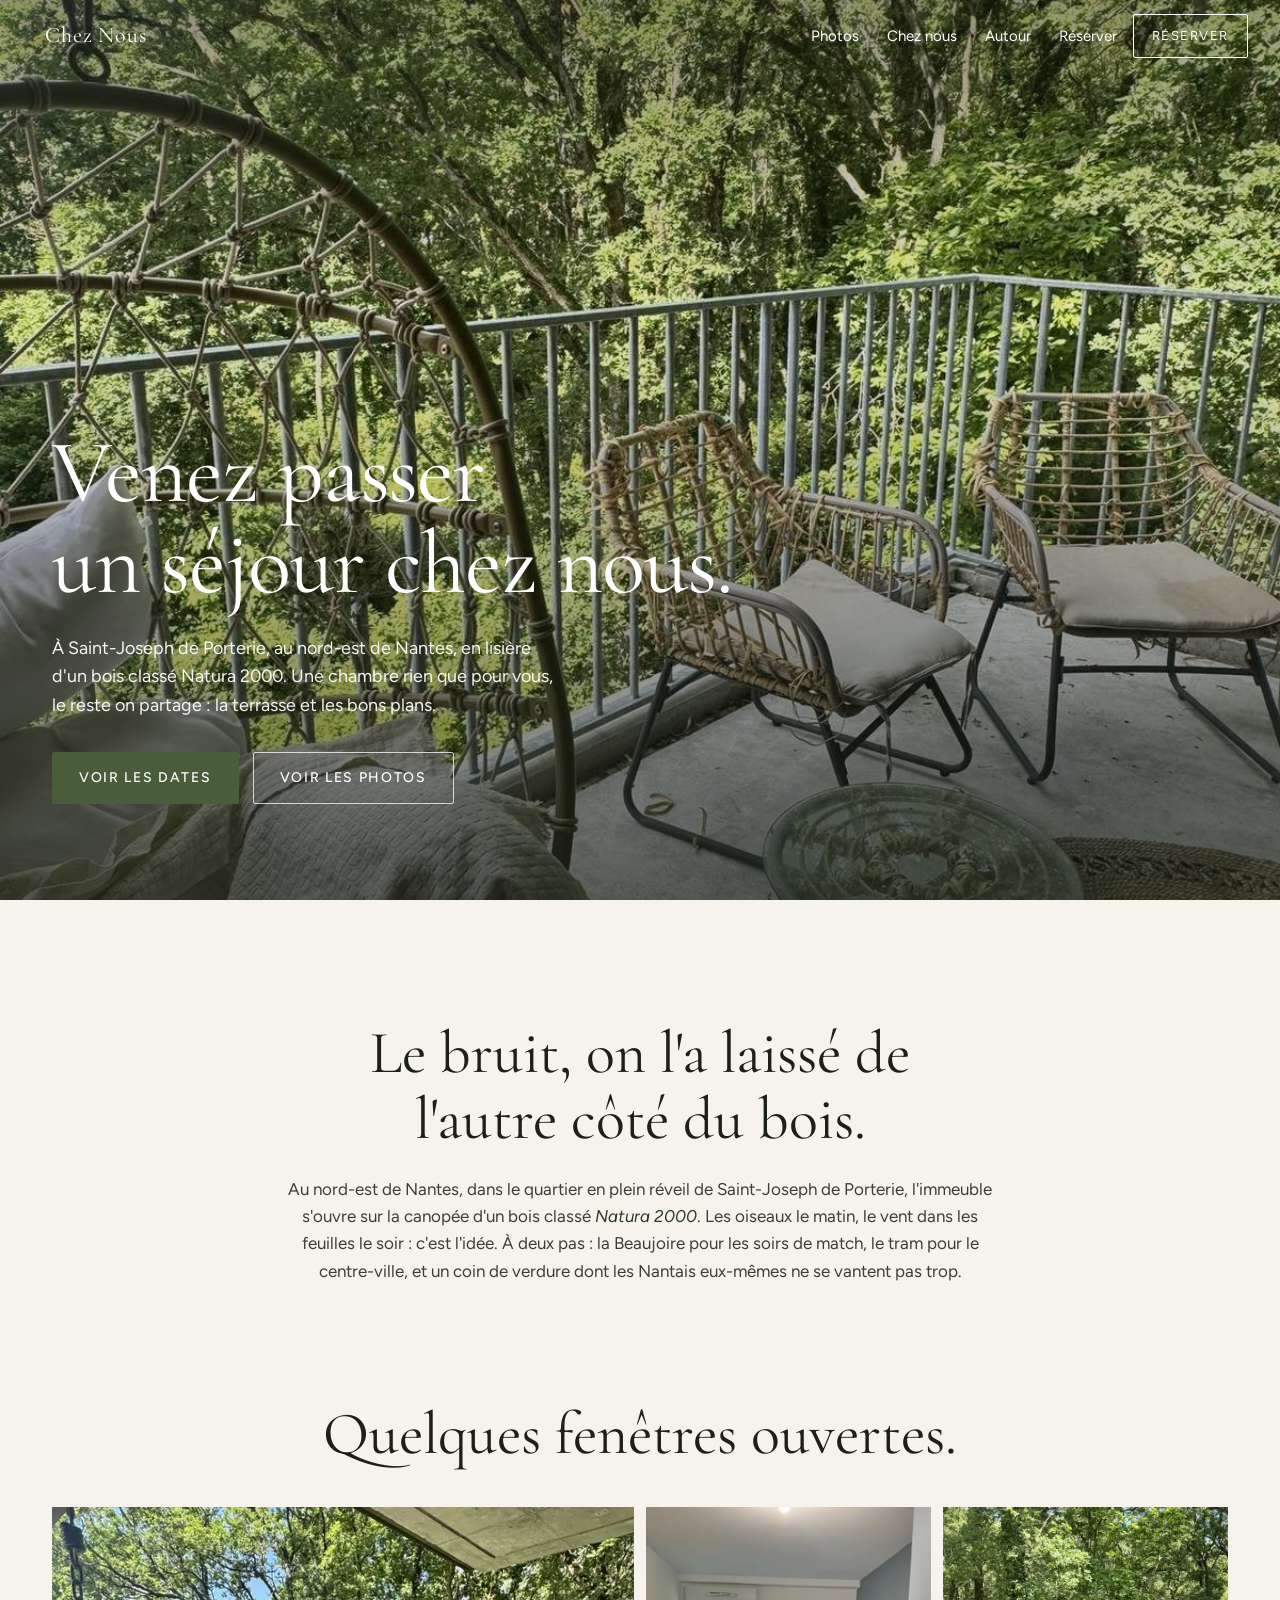
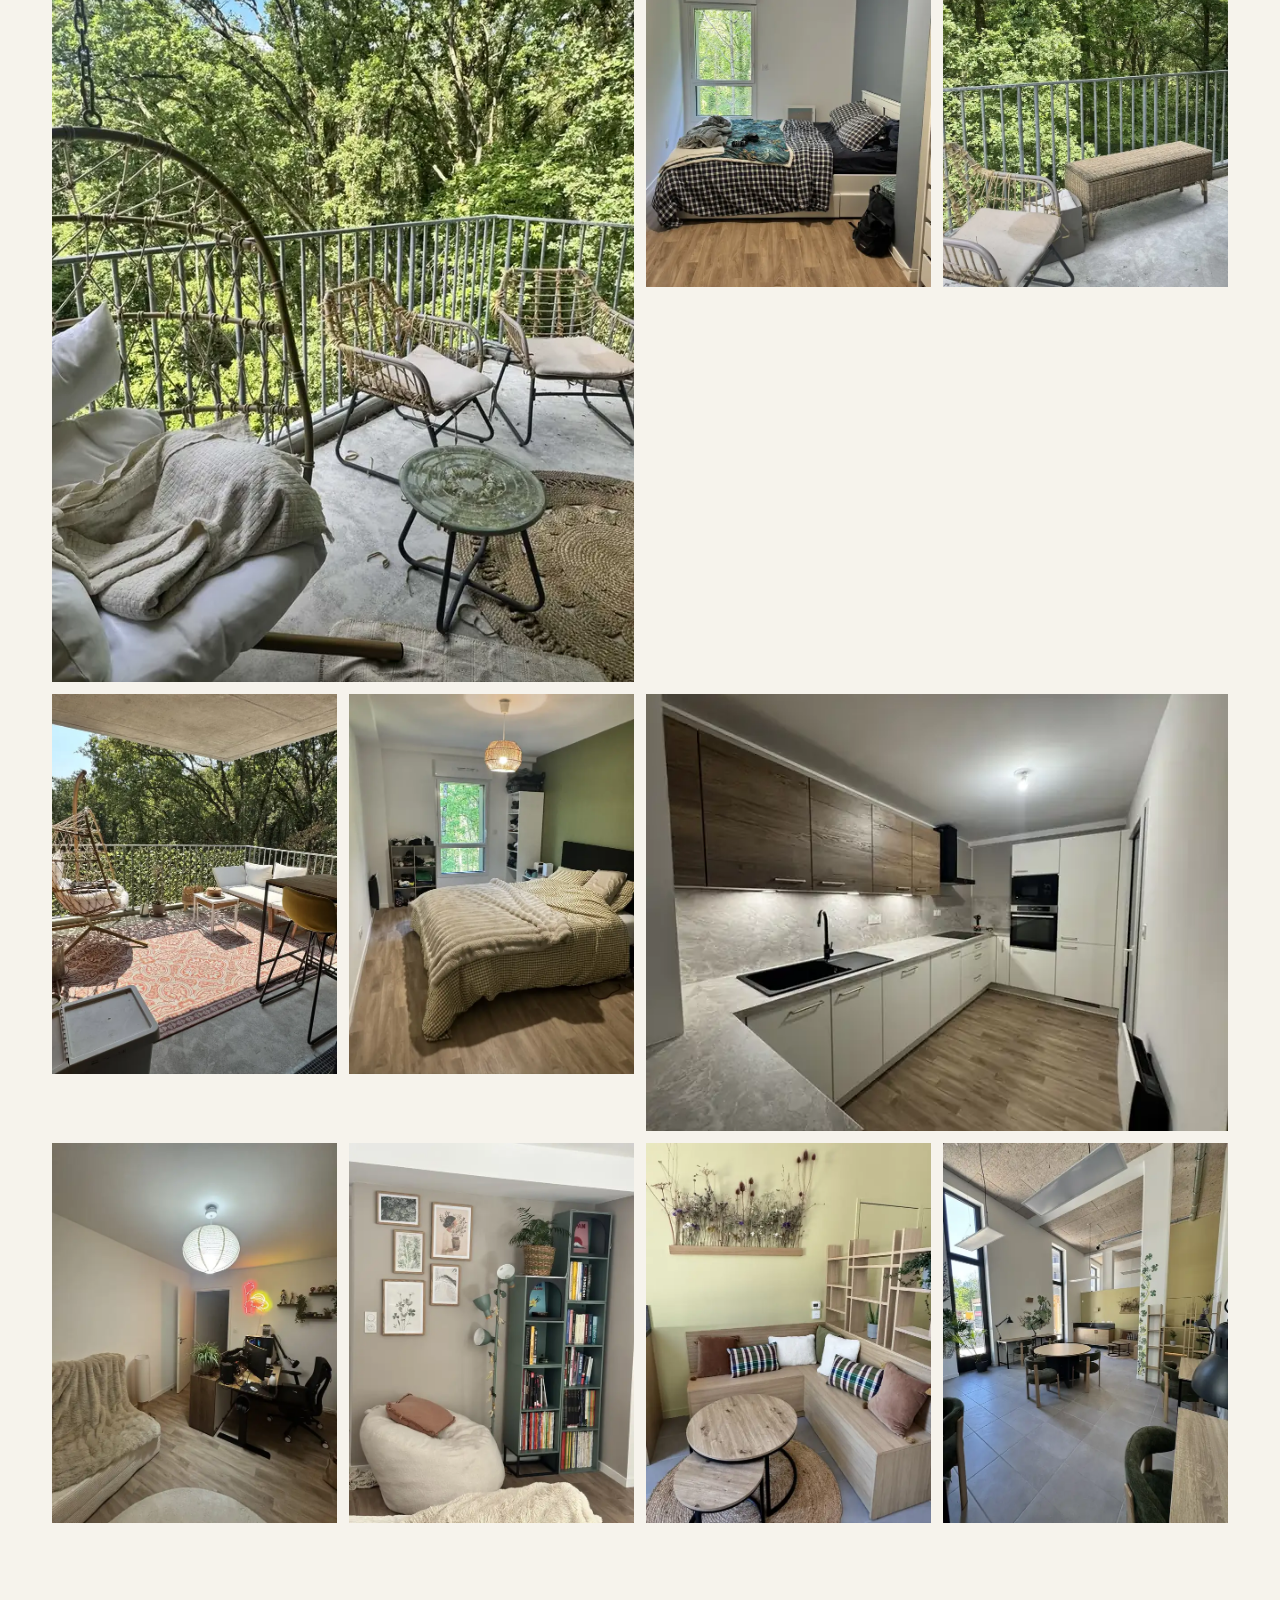
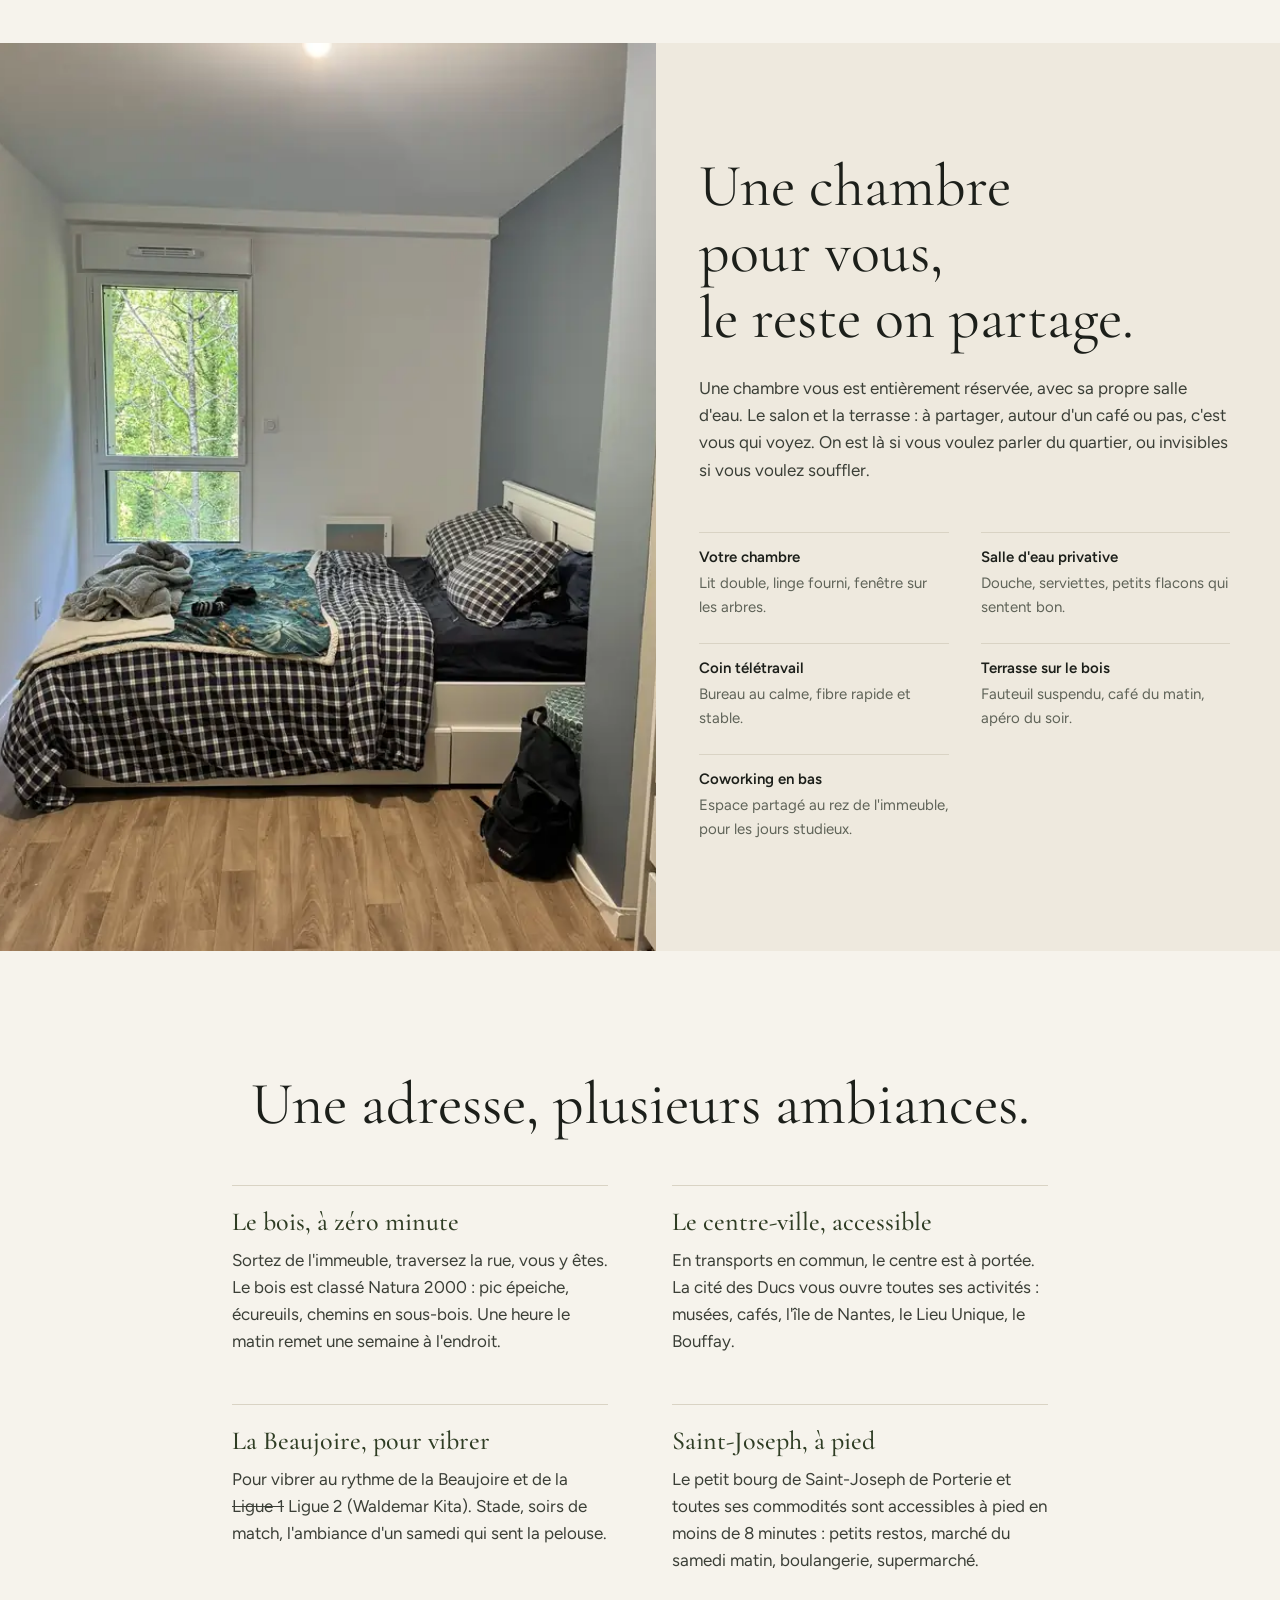
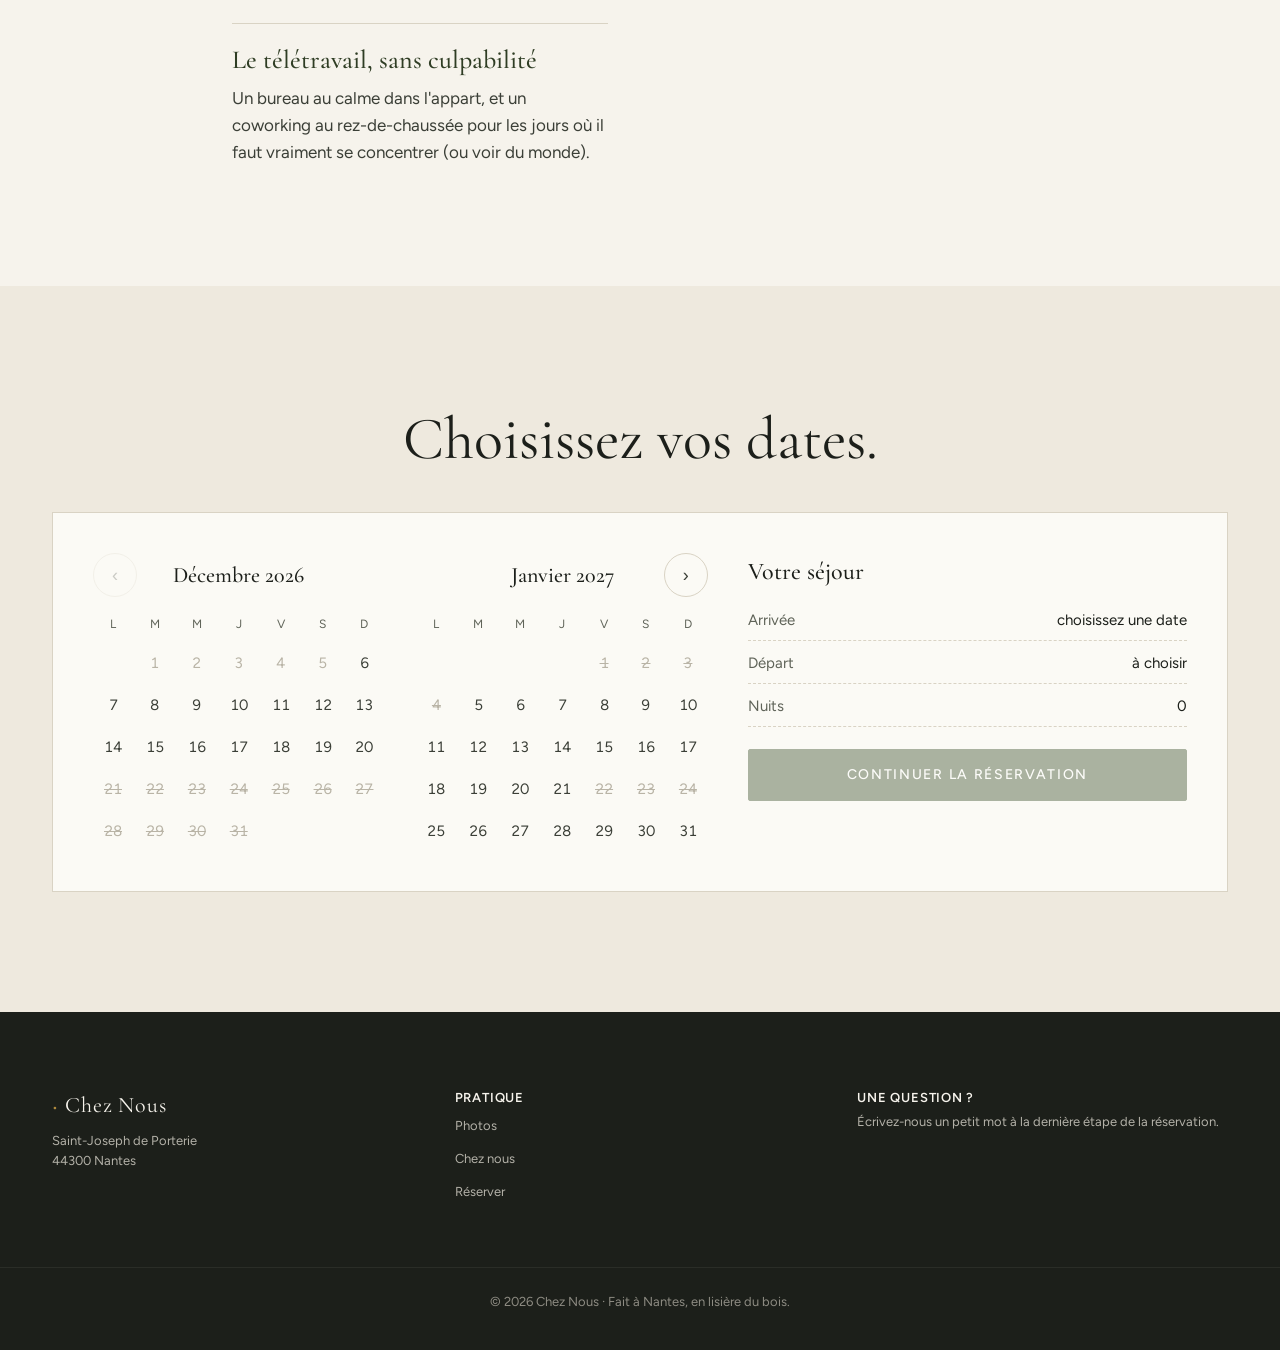
==== commit ff06de85: "Retire « Cuisine à disposition » des équipements Co-Authored-By: Claude Opus 5.5 <noreply@anthropic." ====
--- a/index.html
+++ b/index.html
@@ -145,7 +145,6 @@
           <ul class="features">
             <li><strong>Votre chambre</strong> Lit double, linge fourni, fenêtre sur les arbres.</li>
             <li><strong>Salle d'eau privative</strong> Douche, serviettes, petits flacons qui sentent bon.</li>
-            <li><strong>Cuisine à disposition</strong> Moderne, équipée. On cuisine ensemble ou chacun son tour.</li>
             <li><strong>Coin télétravail</strong> Bureau au calme, fibre rapide et stable.</li>
             <li><strong>Terrasse sur le bois</strong> Fauteuil suspendu, café du matin, apéro du soir.</li>
             <li><strong>Coworking en bas</strong> Espace partagé au rez de l'immeuble, pour les jours studieux.</li>
